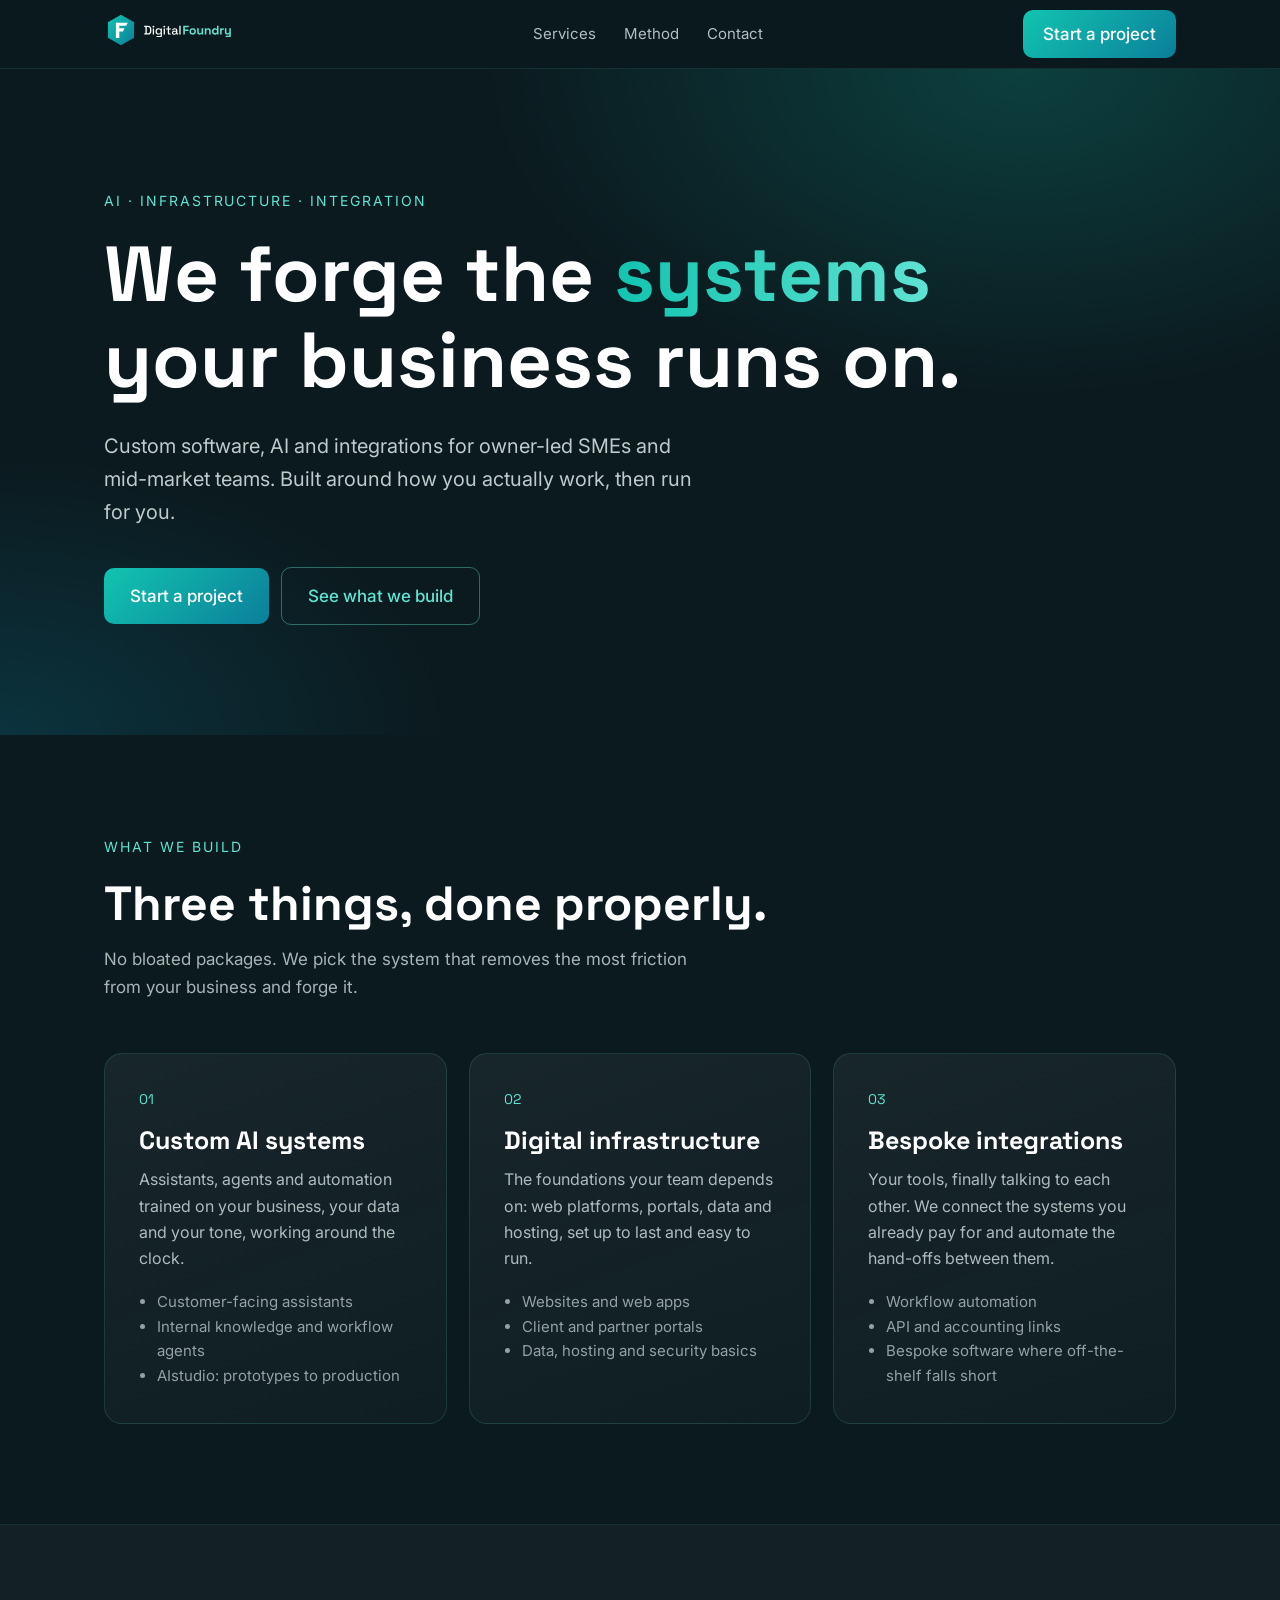
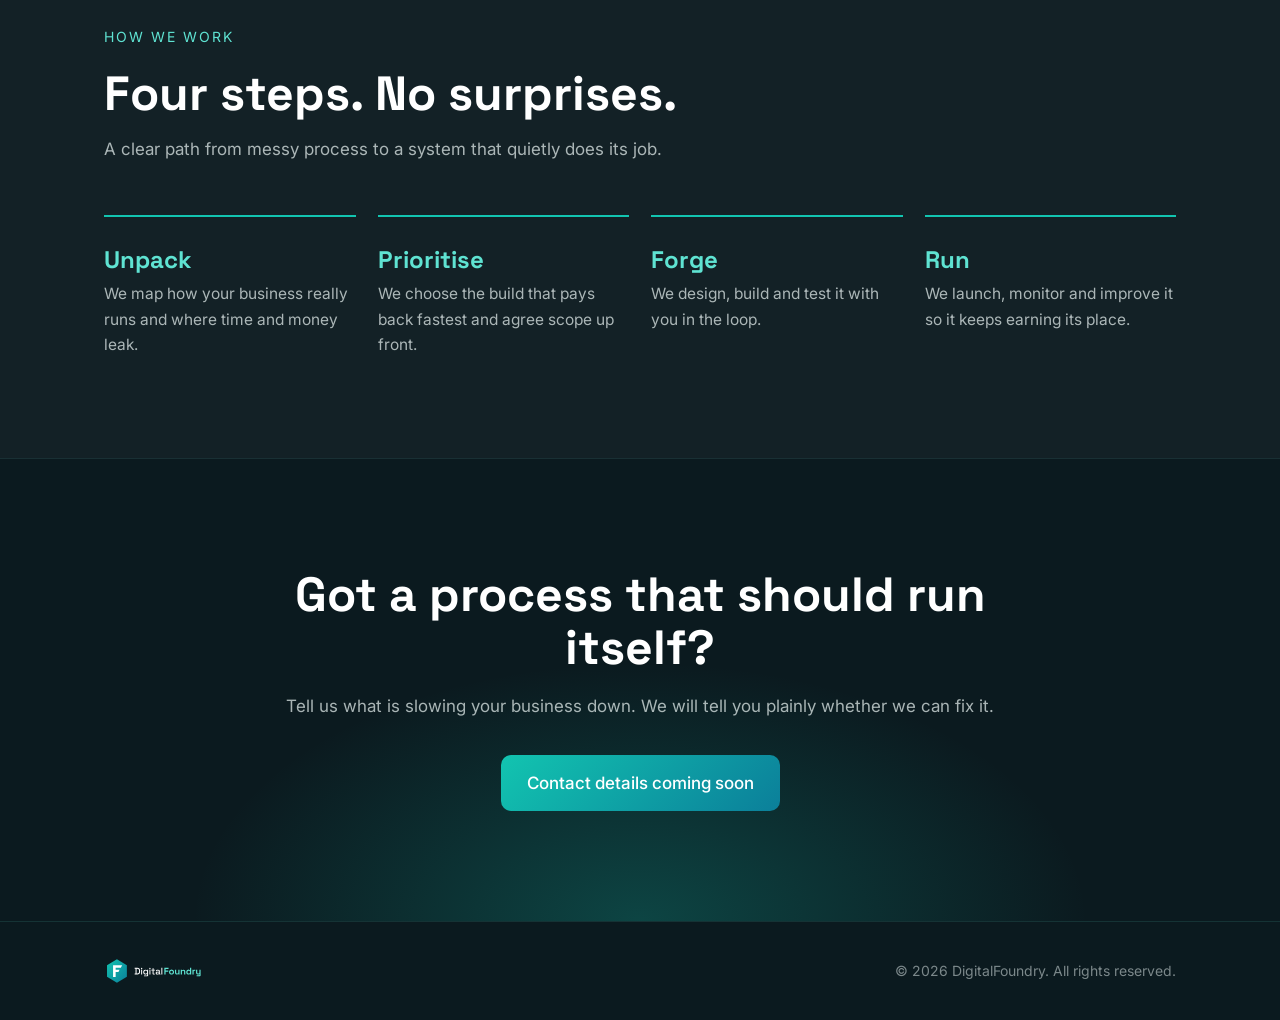
==== index.html @ 2cc659cf "DigitalFoundry landing site Co-Authored-By: Claude Sonnet 5.5 <noreply@anthropic.com>" ====
<!DOCTYPE html>
<html lang="en"><head><meta charset="utf-8"><meta name="viewport" content="width=device-width,initial-scale=1">
<title>DigitalFoundry — We forge the systems your business runs on</title>
<meta name="description" content="DigitalFoundry builds custom AI systems, digital infrastructure and bespoke integrations for owner-led SMEs and mid-market teams.">
<meta property="og:title" content="DigitalFoundry"><meta property="og:description" content="We forge the systems your business runs on."><meta property="og:image" content="og.png">
<link rel="icon" href="favicon.png">
<link rel="preconnect" href="https://fonts.googleapis.com"><link href="https://fonts.googleapis.com/css2?family=Inter:wght@400;500&family=Space+Grotesk:wght@500;700&display=swap" rel="stylesheet">
<style>
:root{--teal:#12C4B0;--cyan:#0B7F9A;--ft:#0E9AA0;--ink:#0B1A1F;--mint:#5FE3D2;--mist:#ECF6F5}
*{box-sizing:border-box;margin:0}html{scroll-behavior:smooth}
body{background:var(--ink);color:var(--mist);font:400 17px/1.65 Inter,system-ui,sans-serif}
h1,h2,h3{font-family:'Space Grotesk',system-ui,sans-serif;line-height:1.1;color:#fff}
a{color:inherit;text-decoration:none}
.wrap{max-width:1120px;margin:0 auto;padding:0 24px}
nav{position:sticky;top:0;z-index:10;background:rgba(11,26,31,.85);backdrop-filter:blur(10px);border-bottom:1px solid rgba(95,227,210,.12)}
nav .wrap{display:flex;align-items:center;justify-content:space-between;height:68px}
nav img{height:34px}nav ul{display:flex;gap:28px;list-style:none;font-size:15px;color:rgba(236,246,245,.75)}
nav ul a:hover{color:var(--mint)}
.btn{display:inline-block;padding:14px 26px;border-radius:10px;font-weight:500;background:linear-gradient(135deg,var(--teal),var(--cyan));color:#fff;transition:transform .2s,box-shadow .2s}
.btn:hover{transform:translateY(-2px);box-shadow:0 10px 30px rgba(18,196,176,.3)}
.btn.ghost{background:none;border:1px solid rgba(95,227,210,.4);color:var(--mint)}
.hero{padding:120px 0 110px;background:radial-gradient(60% 70% at 80% 0%,rgba(18,196,176,.22),transparent 70%),radial-gradient(50% 60% at 0% 100%,rgba(11,127,154,.25),transparent 70%)}
.eyebrow{color:var(--mint);font-size:14px;letter-spacing:.14em;text-transform:uppercase;margin-bottom:20px}
h1{font-size:clamp(40px,7vw,78px);font-weight:700;max-width:860px}
h1 em{font-style:normal;background:linear-gradient(90deg,var(--teal),var(--mint));-webkit-background-clip:text;background-clip:text;color:transparent}
.hero p{max-width:600px;margin:26px 0 38px;font-size:20px;color:rgba(236,246,245,.8)}
.hero .btn+.btn{margin-left:12px}
section{padding:100px 0}h2{font-size:clamp(30px,4.5vw,48px);margin-bottom:14px}
.lead{max-width:620px;color:rgba(236,246,245,.7);margin-bottom:52px}
.grid{display:grid;grid-template-columns:repeat(auto-fit,minmax(300px,1fr));gap:22px}
.card{padding:34px;border-radius:18px;background:linear-gradient(160deg,rgba(236,246,245,.06),rgba(236,246,245,.02));border:1px solid rgba(95,227,210,.14);transition:border-color .25s,transform .25s}
.card:hover{border-color:var(--teal);transform:translateY(-4px)}
.card .n{font-family:'Space Grotesk';color:var(--mint);font-size:14px;margin-bottom:16px}
.card h3{font-size:25px;margin-bottom:12px}.card p{color:rgba(236,246,245,.72);font-size:16px}
.card ul{margin:18px 0 0;padding-left:18px;color:rgba(236,246,245,.6);font-size:15px}
.alt{background:rgba(236,246,245,.03);border-block:1px solid rgba(95,227,210,.08)}
.steps{display:grid;grid-template-columns:repeat(auto-fit,minmax(220px,1fr));gap:22px}
.step{padding-top:22px;border-top:2px solid var(--teal)}.step h3{font-size:24px;color:var(--mint);margin:8px 0}
.step p{font-size:15.5px;color:rgba(236,246,245,.7)}
.cta{text-align:center;padding:110px 0;background:radial-gradient(50% 80% at 50% 100%,rgba(18,196,176,.25),transparent 70%)}
.cta h2{max-width:700px;margin:0 auto 18px}.cta p{color:rgba(236,246,245,.7);margin-bottom:34px}
footer{padding:36px 0;border-top:1px solid rgba(95,227,210,.12);font-size:14px;color:rgba(236,246,245,.5)}
footer .wrap{display:flex;justify-content:space-between;align-items:center;flex-wrap:wrap;gap:14px}footer img{height:26px}
@media(max-width:720px){nav ul{display:none}.hero{padding:80px 0}.hero .btn+.btn{margin:12px 0 0}}
</style></head><body>
<nav><div class="wrap"><a href="#"><img src="logo.svg" alt="DigitalFoundry"></a>
<ul><li><a href="#services">Services</a></li><li><a href="#method">Method</a></li><li><a href="#contact">Contact</a></li></ul>
<a class="btn" href="#contact" style="padding:10px 20px">Start a project</a></div></nav>
<header class="hero"><div class="wrap">
<div class="eyebrow">AI · Infrastructure · Integration</div>
<h1>We forge the <em>systems</em> your business runs on.</h1>
<p>Custom software, AI and integrations for owner-led SMEs and mid-market teams. Built around how you actually work, then run for you.</p>
<a class="btn" href="#contact">Start a project</a><a class="btn ghost" href="#services">See what we build</a>
</div></header>
<section id="services"><div class="wrap">
<div class="eyebrow">What we build</div><h2>Three things, done properly.</h2>
<p class="lead">No bloated packages. We pick the system that removes the most friction from your business and forge it.</p>
<div class="grid">
<div class="card"><div class="n">01</div><h3>Custom AI systems</h3><p>Assistants, agents and automation trained on your business, your data and your tone, working around the clock.</p><ul><li>Customer-facing assistants</li><li>Internal knowledge and workflow agents</li><li>AIstudio: prototypes to production</li></ul></div>
<div class="card"><div class="n">02</div><h3>Digital infrastructure</h3><p>The foundations your team depends on: web platforms, portals, data and hosting, set up to last and easy to run.</p><ul><li>Websites and web apps</li><li>Client and partner portals</li><li>Data, hosting and security basics</li></ul></div>
<div class="card"><div class="n">03</div><h3>Bespoke integrations</h3><p>Your tools, finally talking to each other. We connect the systems you already pay for and automate the hand-offs between them.</p><ul><li>Workflow automation</li><li>API and accounting links</li><li>Bespoke software where off-the-shelf falls short</li></ul></div>
</div></div></section>
<section id="method" class="alt"><div class="wrap">
<div class="eyebrow">How we work</div><h2>Four steps. No surprises.</h2><p class="lead">A clear path from messy process to a system that quietly does its job.</p>
<div class="steps">
<div class="step"><h3>Unpack</h3><p>We map how your business really runs and where time and money leak.</p></div>
<div class="step"><h3>Prioritise</h3><p>We choose the build that pays back fastest and agree scope up front.</p></div>
<div class="step"><h3>Forge</h3><p>We design, build and test it with you in the loop.</p></div>
<div class="step"><h3>Run</h3><p>We launch, monitor and improve it so it keeps earning its place.</p></div>
</div></div></section>
<section class="cta" id="contact"><div class="wrap">
<h2>Got a process that should run itself?</h2><p>Tell us what is slowing your business down. We will tell you plainly whether we can fix it.</p>
<span class="btn">Contact details coming soon</span></div></section>
<footer><div class="wrap"><img src="logo.svg" alt="DigitalFoundry"><span>© 2026 DigitalFoundry. All rights reserved.</span></div></footer>
</body></html>
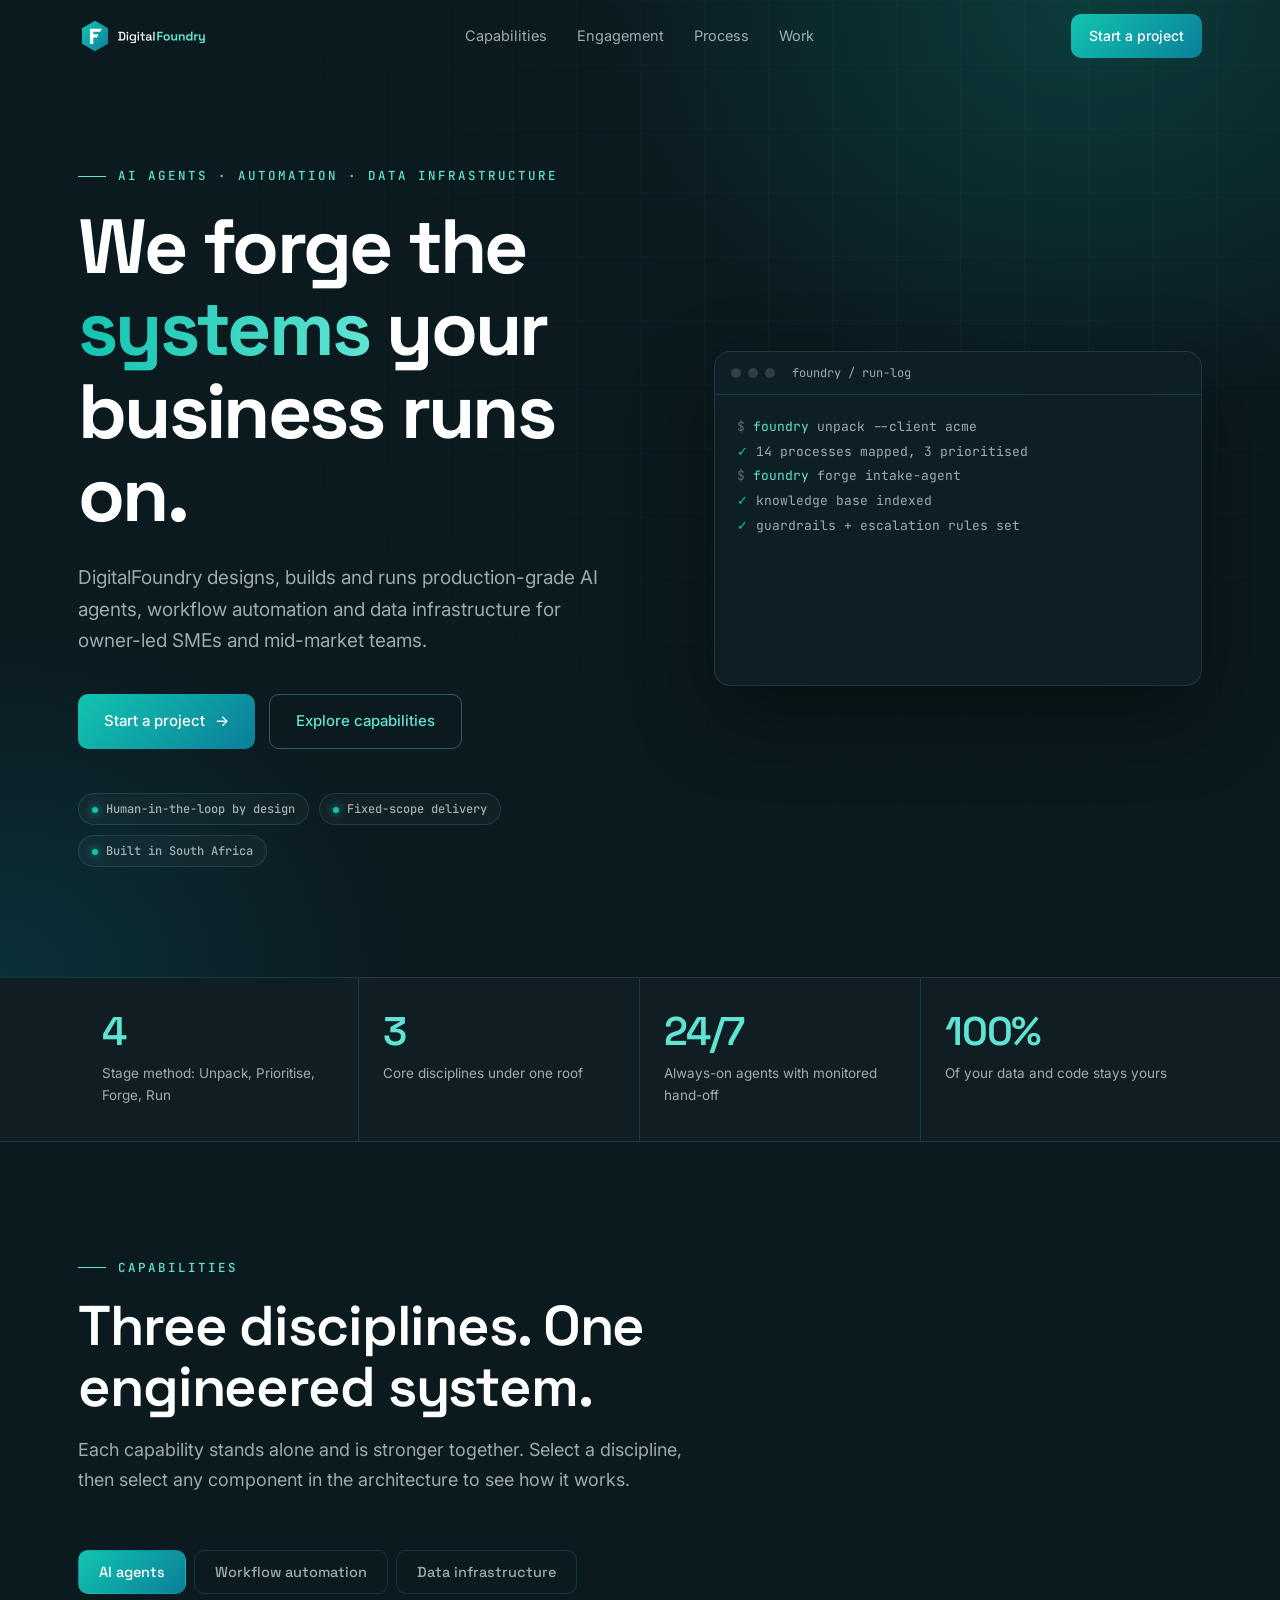
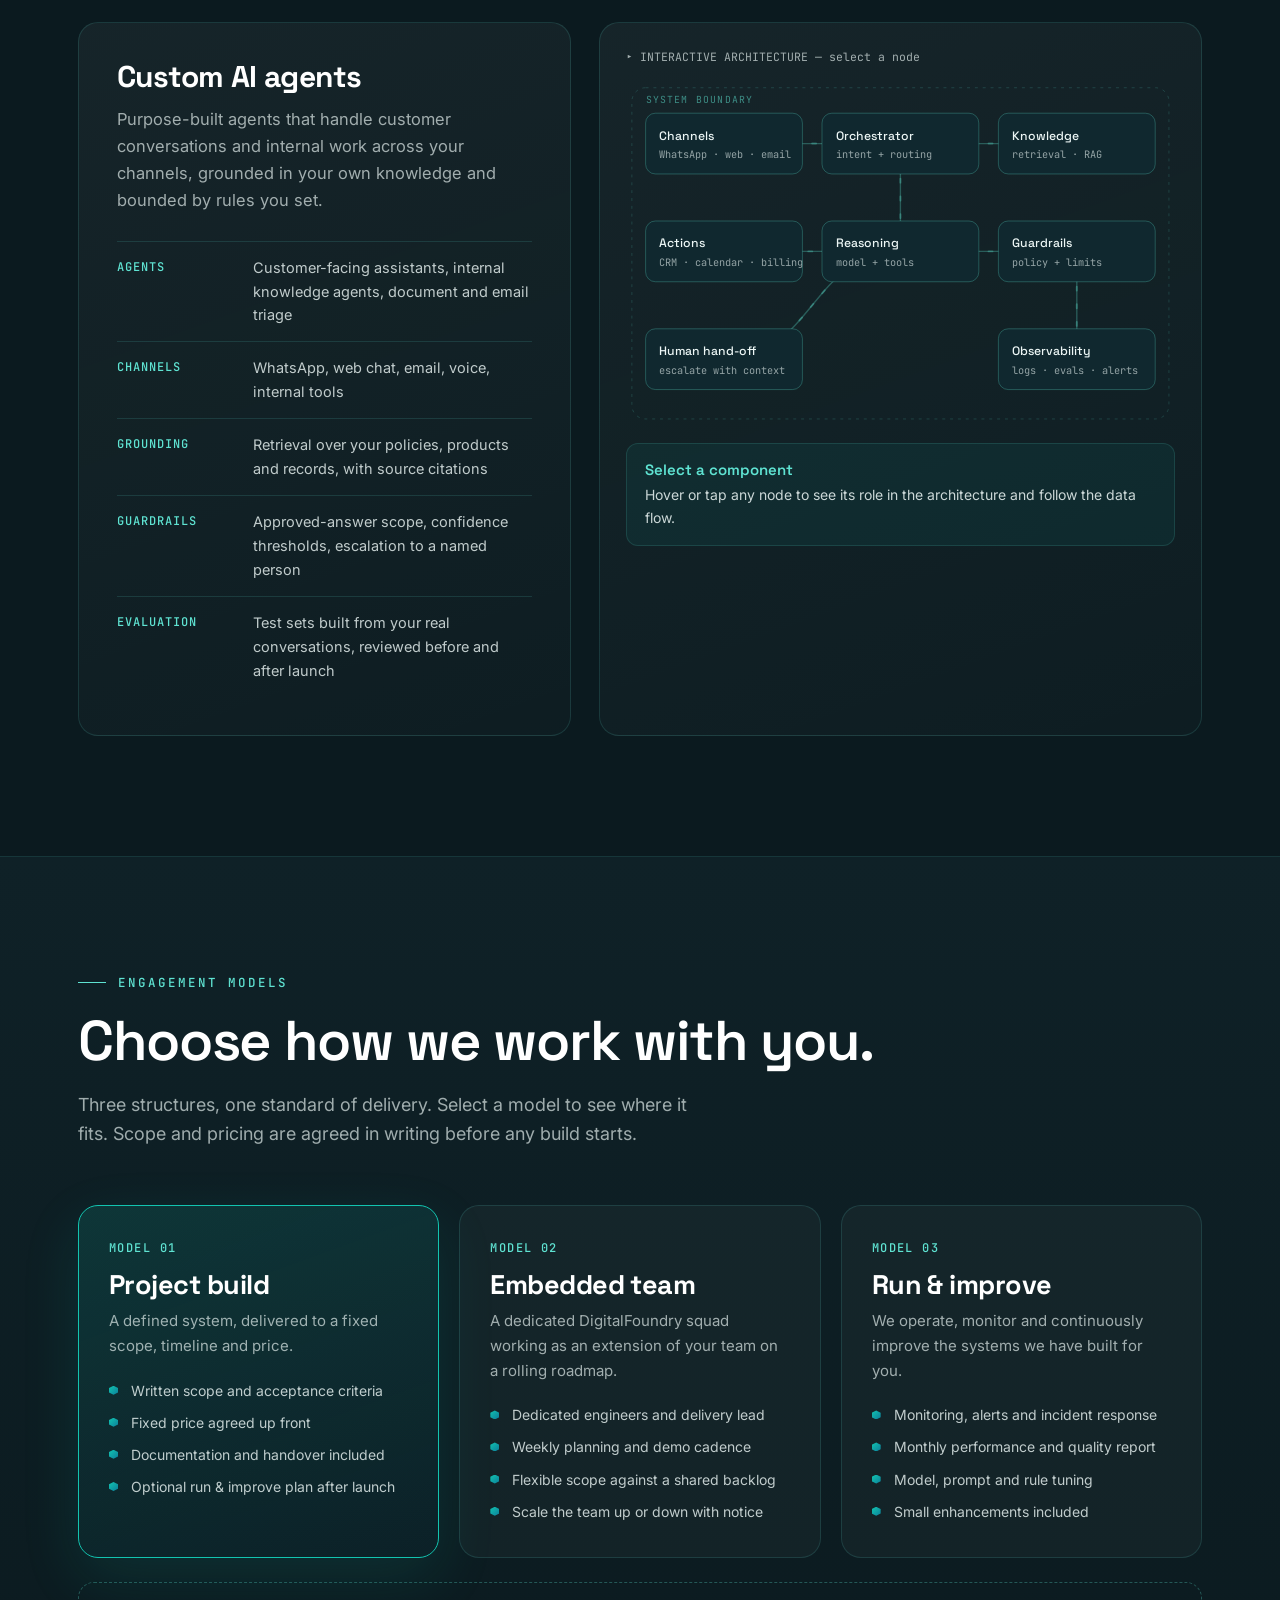
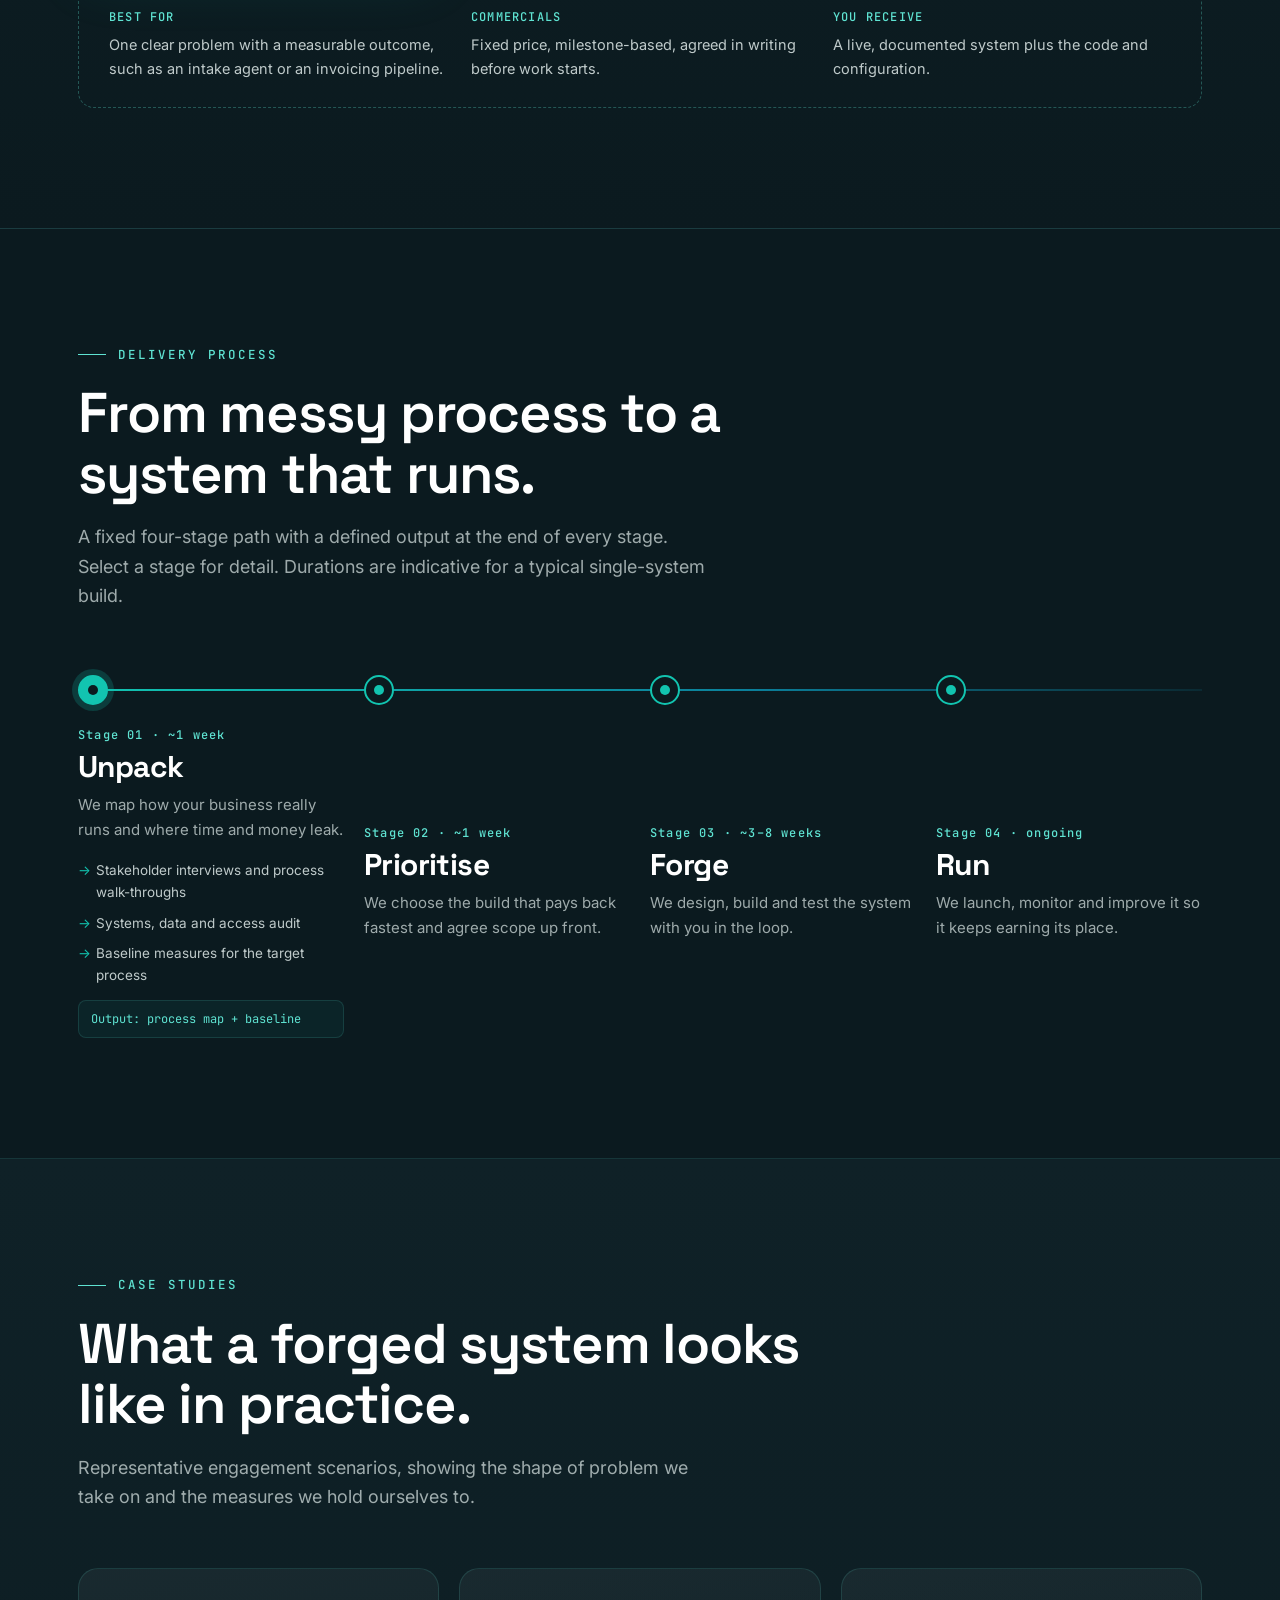
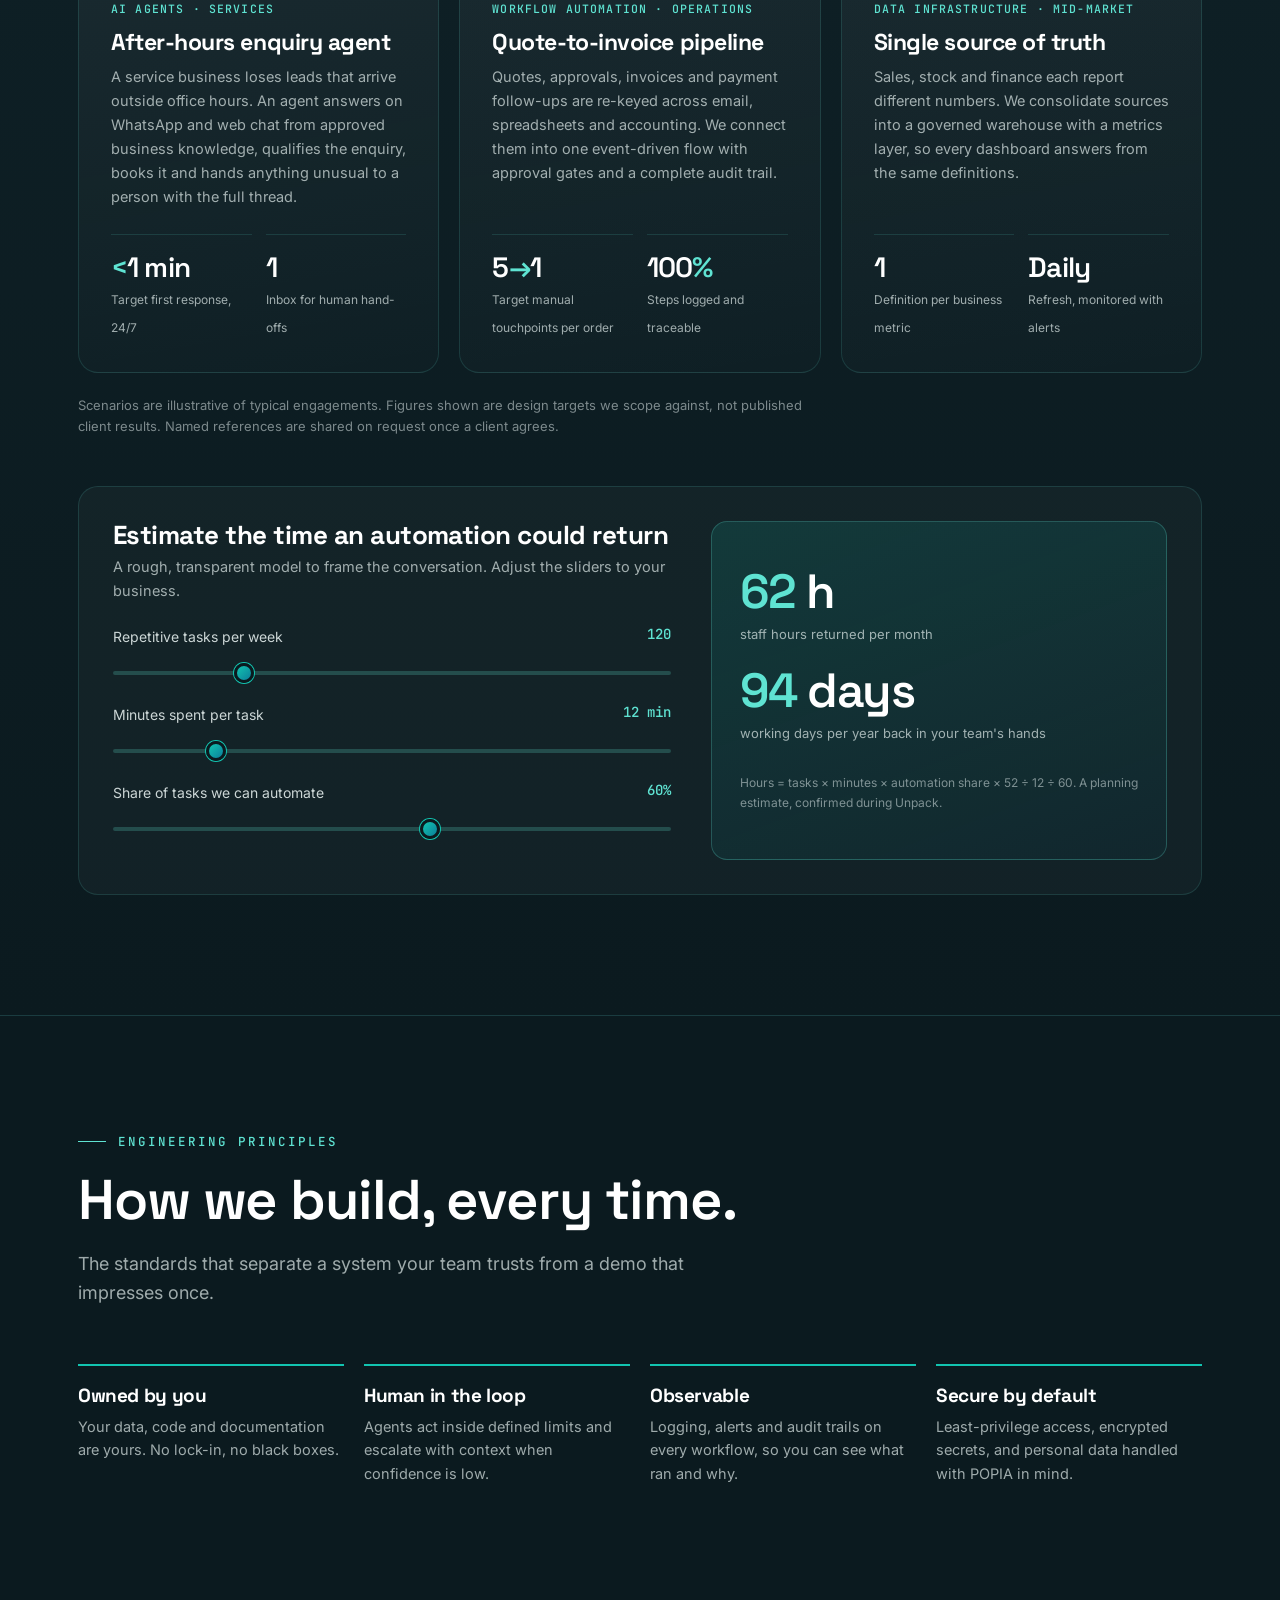
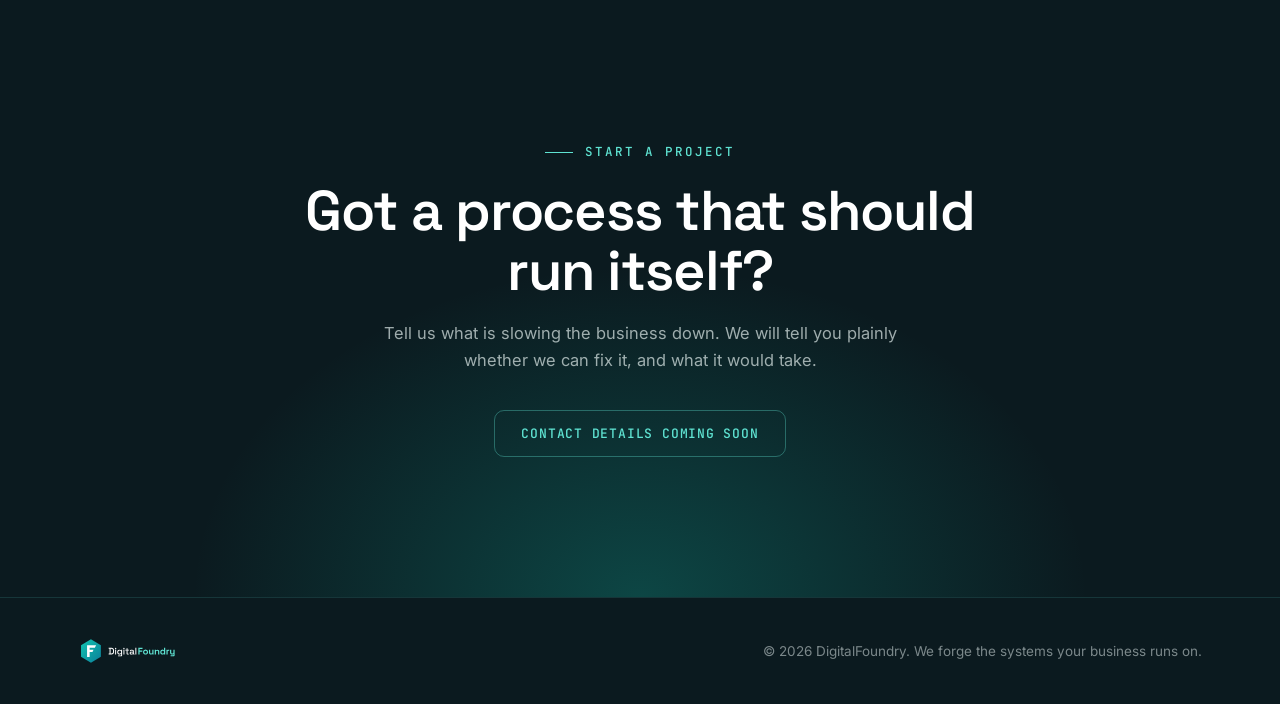
==== commit 42805f67: "Enterprise redesign: interactive architecture, engagement models, process timeline, case studies Co-" ====
--- a/index.html
+++ b/index.html
@@ -1,75 +1,272 @@
 <!DOCTYPE html>
 <html lang="en"><head><meta charset="utf-8"><meta name="viewport" content="width=device-width,initial-scale=1">
 <title>DigitalFoundry — We forge the systems your business runs on</title>
-<meta name="description" content="DigitalFoundry builds custom AI systems, digital infrastructure and bespoke integrations for owner-led SMEs and mid-market teams.">
+<meta name="description" content="DigitalFoundry designs and builds custom AI agents, enterprise workflow automation and data infrastructure for owner-led SMEs and mid-market teams.">
 <meta property="og:title" content="DigitalFoundry"><meta property="og:description" content="We forge the systems your business runs on."><meta property="og:image" content="og.png">
+<meta name="theme-color" content="#0B1A1F">
 <link rel="icon" href="favicon.png">
-<link rel="preconnect" href="https://fonts.googleapis.com"><link href="https://fonts.googleapis.com/css2?family=Inter:wght@400;500&family=Space+Grotesk:wght@500;700&display=swap" rel="stylesheet">
+<link rel="preconnect" href="https://fonts.googleapis.com"><link rel="preconnect" href="https://fonts.gstatic.com" crossorigin>
+<link href="https://fonts.googleapis.com/css2?family=Inter:wght@400;500;600&family=JetBrains+Mono:wght@400;500&family=Space+Grotesk:wght@400;500;600;700&display=swap" rel="stylesheet">
 <style>
-:root{--teal:#12C4B0;--cyan:#0B7F9A;--ft:#0E9AA0;--ink:#0B1A1F;--mint:#5FE3D2;--mist:#ECF6F5}
-*{box-sizing:border-box;margin:0}html{scroll-behavior:smooth}
-body{background:var(--ink);color:var(--mist);font:400 17px/1.65 Inter,system-ui,sans-serif}
-h1,h2,h3{font-family:'Space Grotesk',system-ui,sans-serif;line-height:1.1;color:#fff}
-a{color:inherit;text-decoration:none}
-.wrap{max-width:1120px;margin:0 auto;padding:0 24px}
-nav{position:sticky;top:0;z-index:10;background:rgba(11,26,31,.85);backdrop-filter:blur(10px);border-bottom:1px solid rgba(95,227,210,.12)}
-nav .wrap{display:flex;align-items:center;justify-content:space-between;height:68px}
-nav img{height:34px}nav ul{display:flex;gap:28px;list-style:none;font-size:15px;color:rgba(236,246,245,.75)}
-nav ul a:hover{color:var(--mint)}
-.btn{display:inline-block;padding:14px 26px;border-radius:10px;font-weight:500;background:linear-gradient(135deg,var(--teal),var(--cyan));color:#fff;transition:transform .2s,box-shadow .2s}
-.btn:hover{transform:translateY(-2px);box-shadow:0 10px 30px rgba(18,196,176,.3)}
-.btn.ghost{background:none;border:1px solid rgba(95,227,210,.4);color:var(--mint)}
-.hero{padding:120px 0 110px;background:radial-gradient(60% 70% at 80% 0%,rgba(18,196,176,.22),transparent 70%),radial-gradient(50% 60% at 0% 100%,rgba(11,127,154,.25),transparent 70%)}
-.eyebrow{color:var(--mint);font-size:14px;letter-spacing:.14em;text-transform:uppercase;margin-bottom:20px}
-h1{font-size:clamp(40px,7vw,78px);font-weight:700;max-width:860px}
+:root{--teal:#12C4B0;--cyan:#0B7F9A;--ft:#0E9AA0;--ink:#0B1A1F;--mint:#5FE3D2;--mist:#ECF6F5;
+--ink2:#0F2127;--line:rgba(95,227,210,.14);--mut:rgba(236,246,245,.66);--g:linear-gradient(135deg,#12C4B0,#0B7F9A)}
+*{box-sizing:border-box;margin:0;padding:0}html{scroll-behavior:smooth;scroll-padding-top:80px}
+body{background:var(--ink);color:var(--mist);font:400 16.5px/1.65 Inter,system-ui,sans-serif;-webkit-font-smoothing:antialiased;overflow-x:hidden}
+h1,h2,h3,h4{font-family:'Space Grotesk',system-ui,sans-serif;line-height:1.08;color:#fff;letter-spacing:-.02em}
+a{color:inherit;text-decoration:none}button{font:inherit;color:inherit;cursor:pointer;background:none;border:0}
+.wrap{max-width:1180px;margin:0 auto;padding:0 28px}
+.eyebrow{font:500 12.5px/1 'JetBrains Mono',monospace;color:var(--mint);letter-spacing:.16em;text-transform:uppercase;margin-bottom:22px;display:flex;align-items:center;gap:12px}
+.eyebrow:before{content:"";width:28px;height:1px;background:var(--mint)}
+section{padding:120px 0;position:relative}
+h2{font-size:clamp(32px,4.6vw,56px);font-weight:600;margin-bottom:18px;max-width:820px}
+.lead{max-width:640px;color:var(--mut);font-size:18px;margin-bottom:56px}
+.alt{background:linear-gradient(180deg,var(--ink2),var(--ink));border-block:1px solid var(--line)}
+nav{position:fixed;top:0;left:0;right:0;z-index:50;transition:background .3s,border-color .3s;border-bottom:1px solid transparent}
+nav.s{background:rgba(11,26,31,.82);backdrop-filter:blur(14px);border-color:var(--line)}
+nav .wrap{display:flex;align-items:center;justify-content:space-between;height:72px}
+nav img{height:34px;display:block}nav ul{display:flex;gap:30px;list-style:none;font-size:14.5px;color:var(--mut)}
+nav ul a{transition:color .2s}nav ul a:hover{color:var(--mint)}
+.btn{display:inline-flex;align-items:center;gap:10px;padding:14px 26px;border-radius:10px;font-weight:500;font-size:15px;background:var(--g);color:#fff;transition:transform .2s,box-shadow .2s}
+.btn:hover{transform:translateY(-2px);box-shadow:0 12px 34px rgba(18,196,176,.28)}
+.btn.ghost{background:none;border:1px solid rgba(95,227,210,.35);color:var(--mint)}.btn.ghost:hover{background:rgba(95,227,210,.08);box-shadow:none}
+.btn.sm{padding:10px 18px;font-size:14px}
+.hero{padding:170px 0 110px;overflow:hidden;background:radial-gradient(55% 60% at 85% 0%,rgba(18,196,176,.2),transparent 70%),radial-gradient(45% 50% at 0% 100%,rgba(11,127,154,.22),transparent 70%)}
+.hero:before{content:"";position:absolute;inset:0;background-image:linear-gradient(var(--line) 1px,transparent 1px),linear-gradient(90deg,var(--line) 1px,transparent 1px);background-size:64px 64px;opacity:.28;-webkit-mask-image:radial-gradient(70% 70% at 70% 30%,#000,transparent);mask-image:radial-gradient(70% 70% at 70% 30%,#000,transparent)}
+.hero .wrap{position:relative;display:grid;grid-template-columns:1.1fr .9fr;gap:40px;align-items:center}
+h1{font-size:clamp(42px,6vw,78px);font-weight:700;letter-spacing:-.035em}
 h1 em{font-style:normal;background:linear-gradient(90deg,var(--teal),var(--mint));-webkit-background-clip:text;background-clip:text;color:transparent}
-.hero p{max-width:600px;margin:26px 0 38px;font-size:20px;color:rgba(236,246,245,.8)}
-.hero .btn+.btn{margin-left:12px}
-section{padding:100px 0}h2{font-size:clamp(30px,4.5vw,48px);margin-bottom:14px}
-.lead{max-width:620px;color:rgba(236,246,245,.7);margin-bottom:52px}
-.grid{display:grid;grid-template-columns:repeat(auto-fit,minmax(300px,1fr));gap:22px}
-.card{padding:34px;border-radius:18px;background:linear-gradient(160deg,rgba(236,246,245,.06),rgba(236,246,245,.02));border:1px solid rgba(95,227,210,.14);transition:border-color .25s,transform .25s}
-.card:hover{border-color:var(--teal);transform:translateY(-4px)}
-.card .n{font-family:'Space Grotesk';color:var(--mint);font-size:14px;margin-bottom:16px}
-.card h3{font-size:25px;margin-bottom:12px}.card p{color:rgba(236,246,245,.72);font-size:16px}
-.card ul{margin:18px 0 0;padding-left:18px;color:rgba(236,246,245,.6);font-size:15px}
-.alt{background:rgba(236,246,245,.03);border-block:1px solid rgba(95,227,210,.08)}
-.steps{display:grid;grid-template-columns:repeat(auto-fit,minmax(220px,1fr));gap:22px}
-.step{padding-top:22px;border-top:2px solid var(--teal)}.step h3{font-size:24px;color:var(--mint);margin:8px 0}
-.step p{font-size:15.5px;color:rgba(236,246,245,.7)}
-.cta{text-align:center;padding:110px 0;background:radial-gradient(50% 80% at 50% 100%,rgba(18,196,176,.25),transparent 70%)}
-.cta h2{max-width:700px;margin:0 auto 18px}.cta p{color:rgba(236,246,245,.7);margin-bottom:34px}
-footer{padding:36px 0;border-top:1px solid rgba(95,227,210,.12);font-size:14px;color:rgba(236,246,245,.5)}
-footer .wrap{display:flex;justify-content:space-between;align-items:center;flex-wrap:wrap;gap:14px}footer img{height:26px}
-@media(max-width:720px){nav ul{display:none}.hero{padding:80px 0}.hero .btn+.btn{margin:12px 0 0}}
+.hero p.sub{max-width:540px;margin:26px 0 38px;font-size:19px;color:var(--mut)}
+.hero .cta-row{display:flex;gap:14px;flex-wrap:wrap}
+.pills{display:flex;gap:10px;flex-wrap:wrap;margin-top:44px}
+.pill{font:500 12px/1 'JetBrains Mono',monospace;padding:9px 13px;border:1px solid var(--line);border-radius:99px;color:var(--mut);background:rgba(236,246,245,.03)}
+.pill i{display:inline-block;width:6px;height:6px;border-radius:50%;background:var(--teal);margin-right:8px;box-shadow:0 0 8px var(--teal)}
+.console{border:1px solid var(--line);border-radius:16px;background:rgba(15,33,39,.75);backdrop-filter:blur(8px);box-shadow:0 30px 80px rgba(0,0,0,.4);overflow:hidden}
+.console .bar{display:flex;gap:7px;padding:13px 16px;border-bottom:1px solid var(--line);align-items:center}
+.console .bar b{width:10px;height:10px;border-radius:50%;background:rgba(236,246,245,.15)}.console .bar span{margin-left:10px;font:12px 'JetBrains Mono',monospace;color:var(--mut)}
+.console pre{padding:20px 22px;font:13px/1.9 'JetBrains Mono',monospace;color:var(--mut);white-space:pre-wrap;min-height:290px}
+.console .k{color:var(--mint)}.console .ok{color:var(--teal)}.console .d{color:rgba(236,246,245,.35)}
+.cur{display:inline-block;width:8px;height:15px;background:var(--mint);vertical-align:-2px;animation:bl 1s steps(2) infinite}@keyframes bl{50%{opacity:0}}
+.strip{border-block:1px solid var(--line);background:rgba(236,246,245,.02)}
+.strip .wrap{display:grid;grid-template-columns:repeat(4,1fr)}
+.strip .m{padding:34px 24px;border-right:1px solid var(--line)}.strip .m:last-child{border:0}
+.m .v{font:600 40px/1 'Space Grotesk';color:#fff;letter-spacing:-.03em}.m .v span{color:var(--mint)}.m .l{font-size:13.5px;color:var(--mut);margin-top:10px}
+.tabs{display:flex;gap:8px;margin-bottom:28px;flex-wrap:wrap}
+.tab{padding:12px 20px;border:1px solid var(--line);border-radius:10px;font:500 14.5px 'Space Grotesk';color:var(--mut);transition:.2s}
+.tab:hover{color:#fff;border-color:rgba(95,227,210,.4)}.tab.on{background:var(--g);color:#fff;border-color:transparent}
+.svc{display:grid;grid-template-columns:.9fr 1.1fr;gap:28px}
+.panel{border:1px solid var(--line);border-radius:20px;background:linear-gradient(160deg,rgba(236,246,245,.05),rgba(236,246,245,.015));padding:38px}
+.panel h3{font-size:30px;margin-bottom:12px}.panel>p{color:var(--mut);margin-bottom:26px}
+.spec{list-style:none}
+.spec li{display:grid;grid-template-columns:120px 1fr;gap:16px;padding:14px 0;border-top:1px solid var(--line);font-size:14.5px}
+.spec li b{font:500 12px 'JetBrains Mono',monospace;color:var(--mint);text-transform:uppercase;letter-spacing:.08em;padding-top:3px}.spec li span{color:rgba(236,246,245,.8)}
+.diagram{padding:26px;display:flex;flex-direction:column}
+.diagram svg{width:100%;height:auto;display:block}
+.node rect{fill:#10282f;stroke:rgba(95,227,210,.28);stroke-width:1;transition:.25s}
+.node text{fill:var(--mist);font:500 12.5px 'Space Grotesk';pointer-events:none}.node .s{fill:rgba(236,246,245,.6);font:10.5px 'JetBrains Mono'}
+.node{cursor:pointer;outline:0}.node:hover rect,.node:focus rect,.node.on rect{stroke:var(--teal);fill:#123640;filter:drop-shadow(0 0 10px rgba(18,196,176,.45))}
+.edge{stroke:rgba(95,227,210,.3);stroke-width:1.4;fill:none}
+.flow{stroke:var(--mint);stroke-width:2;fill:none;stroke-dasharray:4 14;animation:fl 1.4s linear infinite;stroke-linecap:round}@keyframes fl{to{stroke-dashoffset:-18}}
+.zone{fill:none;stroke:rgba(95,227,210,.18);stroke-dasharray:3 5}.zl{fill:rgba(95,227,210,.55);font:10px 'JetBrains Mono';letter-spacing:.12em}
+.detail{margin-top:16px;padding:16px 18px;border-radius:12px;background:rgba(18,196,176,.07);border:1px solid var(--line);font-size:14px;color:rgba(236,246,245,.85);min-height:92px}
+.detail b{display:block;font:600 15px 'Space Grotesk';color:var(--mint);margin-bottom:4px}
+.hint{font:11.5px 'JetBrains Mono';color:var(--mut);margin-bottom:10px}
+.eng{display:grid;grid-template-columns:repeat(3,1fr);gap:20px}
+.model{border:1px solid var(--line);border-radius:20px;padding:34px 30px;background:rgba(236,246,245,.03);transition:.25s;text-align:left;display:flex;flex-direction:column}
+.model:hover{transform:translateY(-4px);border-color:rgba(95,227,210,.4)}
+.model.on{border-color:var(--teal);background:linear-gradient(160deg,rgba(18,196,176,.14),rgba(11,127,154,.05));box-shadow:0 20px 60px rgba(18,196,176,.12)}
+.model .t{font:500 12px 'JetBrains Mono';color:var(--mint);letter-spacing:.12em;text-transform:uppercase}
+.model h3{font-size:27px;margin:14px 0 10px}.model p{color:var(--mut);font-size:15px}
+.model ul{list-style:none;margin-top:20px;font-size:14px;display:grid;gap:9px}.model li{padding-left:22px;position:relative;color:rgba(236,246,245,.8)}
+.model li:before{content:"";position:absolute;left:0;top:7px;width:9px;height:9px;background:var(--g);clip-path:polygon(50% 0,100% 25%,100% 75%,50% 100%,0 75%,0 25%)}
+.fit{margin-top:24px;padding:26px 30px;border-radius:16px;border:1px dashed rgba(95,227,210,.3);display:grid;grid-template-columns:1fr 1fr 1fr;gap:24px;font-size:14.5px}
+.fit h4{font:500 12px 'JetBrains Mono';color:var(--mint);letter-spacing:.1em;text-transform:uppercase;margin-bottom:8px}.fit p{color:rgba(236,246,245,.8)}
+.tl{position:relative;display:grid;grid-template-columns:repeat(4,1fr);gap:20px}
+.tl:before{content:"";position:absolute;top:22px;left:0;right:0;height:2px;background:linear-gradient(90deg,var(--teal),var(--cyan) 60%,rgba(11,127,154,.15))}
+.ph{position:relative;padding-top:60px;cursor:pointer;text-align:left}
+.ph .dot{position:absolute;top:8px;left:0;width:30px;height:30px;background:var(--ink);border:2px solid var(--teal);border-radius:50%;display:grid;place-items:center;transition:.25s}
+.ph .dot:after{content:"";width:10px;height:10px;background:var(--teal);border-radius:50%;transition:.25s}
+.ph.on .dot{background:var(--teal);box-shadow:0 0 0 6px rgba(18,196,176,.2)}.ph.on .dot:after{background:var(--ink)}
+.ph .wk{font:500 12px 'JetBrains Mono';color:var(--mint);letter-spacing:.1em}.ph h3{font-size:30px;margin:8px 0 10px}
+.ph p{color:var(--mut);font-size:15px}
+.ph .more{max-height:0;overflow:hidden;transition:max-height .4s,opacity .4s;opacity:0}.ph.on .more{max-height:320px;opacity:1}
+.ph ul{list-style:none;margin-top:16px;font-size:13.5px;display:grid;gap:8px;color:rgba(236,246,245,.8)}.ph li{padding-left:18px;position:relative}.ph li:before{content:"→";position:absolute;left:0;color:var(--teal)}
+.ph .out{margin-top:14px;font:12px 'JetBrains Mono';color:var(--mint);padding:10px 12px;border:1px solid var(--line);border-radius:8px;background:rgba(18,196,176,.06)}
+.cases{display:grid;grid-template-columns:repeat(3,1fr);gap:20px}
+.case{border:1px solid var(--line);border-radius:20px;padding:32px;background:linear-gradient(170deg,rgba(236,246,245,.05),rgba(236,246,245,.01));display:flex;flex-direction:column;transition:.25s}
+.case:hover{border-color:rgba(95,227,210,.4);transform:translateY(-4px)}
+.case .tag{font:500 11.5px 'JetBrains Mono';color:var(--mint);letter-spacing:.1em;text-transform:uppercase}
+.case h3{font-size:23px;margin:14px 0 10px}.case p{font-size:14.5px;color:var(--mut)}
+.case .kp{display:grid;grid-template-columns:1fr 1fr;gap:14px;margin-top:auto;padding-top:26px}
+.case .kp div{border-top:1px solid var(--line);padding-top:14px}.case .kp b{display:block;font:600 28px 'Space Grotesk';color:#fff;letter-spacing:-.03em}.case .kp b span{color:var(--mint)}.case .kp small{font-size:12px;color:var(--mut)}
+.note{margin-top:22px;font-size:13px;color:rgba(236,246,245,.5);max-width:760px}
+.calc{margin-top:48px;border:1px solid var(--line);border-radius:20px;padding:34px;display:grid;grid-template-columns:1.1fr .9fr;gap:40px;background:rgba(236,246,245,.03)}
+.calc h3{font-size:26px;margin-bottom:6px}.calc p.s{color:var(--mut);font-size:14.5px;margin-bottom:22px}
+.sl{margin-bottom:20px}.sl label{display:flex;justify-content:space-between;font-size:14px;margin-bottom:8px;color:rgba(236,246,245,.85)}.sl label b{font:500 14px 'JetBrains Mono';color:var(--mint)}
+input[type=range]{-webkit-appearance:none;appearance:none;width:100%;height:4px;border-radius:4px;background:rgba(95,227,210,.22);outline:0}
+input[type=range]::-webkit-slider-thumb{-webkit-appearance:none;width:20px;height:20px;border-radius:50%;background:var(--g);border:3px solid var(--ink);box-shadow:0 0 0 1px var(--teal);cursor:pointer}
+input[type=range]::-moz-range-thumb{width:14px;height:14px;border-radius:50%;background:var(--teal);border:3px solid var(--ink);cursor:pointer}
+.res{border-radius:16px;background:linear-gradient(160deg,rgba(18,196,176,.14),rgba(11,127,154,.06));border:1px solid rgba(95,227,210,.25);padding:28px;display:flex;flex-direction:column;justify-content:center}
+.res .big{font:600 48px/1 'Space Grotesk';color:#fff;letter-spacing:-.03em}.res .big span{color:var(--mint)}.res small{color:var(--mut);font-size:13px;display:block;margin:8px 0 22px}
+.res .fn{font-size:12px;color:rgba(236,246,245,.5);margin-top:6px}
+.pr{display:grid;grid-template-columns:repeat(4,1fr);gap:20px}
+.pr div{border-top:2px solid var(--teal);padding-top:20px}.pr h4{font-size:19px;margin-bottom:8px}.pr p{font-size:14.5px;color:var(--mut)}
+.cta{text-align:center;padding:140px 0;background:radial-gradient(50% 80% at 50% 100%,rgba(18,196,176,.26),transparent 70%)}
+.cta h2{margin:0 auto 18px;max-width:760px}.cta p{color:var(--mut);margin:0 auto 36px;max-width:560px}
+.cta .soon{display:inline-block;padding:14px 26px;border:1px solid rgba(95,227,210,.35);border-radius:10px;color:var(--mint);font:500 13px 'JetBrains Mono';letter-spacing:.06em}
+footer{padding:40px 0;border-top:1px solid var(--line);font-size:13.5px;color:rgba(236,246,245,.5)}
+footer .wrap{display:flex;justify-content:space-between;align-items:center;flex-wrap:wrap;gap:16px}footer img{height:26px}
+.rv{opacity:0;transform:translateY(22px);transition:opacity .8s,transform .8s}.rv.in{opacity:1;transform:none}
+@media(max-width:960px){.hero .wrap,.svc,.calc{grid-template-columns:1fr}.eng,.cases,.fit{grid-template-columns:1fr}.tl{grid-template-columns:1fr 1fr;row-gap:40px}.tl:before{display:none}.pr{grid-template-columns:1fr 1fr}.strip .wrap{grid-template-columns:1fr 1fr}.strip .m:nth-child(2){border-right:0}.strip .m{border-bottom:1px solid var(--line)}nav ul{display:none}section{padding:84px 0}.hero{padding-top:130px}}
+@media(max-width:560px){.tl,.pr{grid-template-columns:1fr}.spec li{grid-template-columns:1fr;gap:2px}}
+@media(prefers-reduced-motion:reduce){*{animation:none!important;transition:none!important}.rv{opacity:1;transform:none}}
 </style></head><body>
-<nav><div class="wrap"><a href="#"><img src="logo.svg" alt="DigitalFoundry"></a>
-<ul><li><a href="#services">Services</a></li><li><a href="#method">Method</a></li><li><a href="#contact">Contact</a></li></ul>
-<a class="btn" href="#contact" style="padding:10px 20px">Start a project</a></div></nav>
-<header class="hero"><div class="wrap">
-<div class="eyebrow">AI · Infrastructure · Integration</div>
+<nav id="nav"><div class="wrap"><a href="#top"><img src="logo.svg" alt="DigitalFoundry"></a>
+<ul><li><a href="#services">Capabilities</a></li><li><a href="#engage">Engagement</a></li><li><a href="#process">Process</a></li><li><a href="#work">Work</a></li></ul>
+<a class="btn sm" href="#contact">Start a project</a></div></nav>
+
+<header class="hero" id="top"><div class="wrap">
+<div>
+<div class="eyebrow">AI agents · Automation · Data infrastructure</div>
 <h1>We forge the <em>systems</em> your business runs on.</h1>
-<p>Custom software, AI and integrations for owner-led SMEs and mid-market teams. Built around how you actually work, then run for you.</p>
-<a class="btn" href="#contact">Start a project</a><a class="btn ghost" href="#services">See what we build</a>
+<p class="sub">DigitalFoundry designs, builds and runs production-grade AI agents, workflow automation and data infrastructure for owner-led SMEs and mid-market teams.</p>
+<div class="cta-row"><a class="btn" href="#contact">Start a project <span>→</span></a><a class="btn ghost" href="#services">Explore capabilities</a></div>
+<div class="pills"><span class="pill"><i></i>Human-in-the-loop by design</span><span class="pill"><i></i>Fixed-scope delivery</span><span class="pill"><i></i>Built in South Africa</span></div>
+</div>
+<div class="console" aria-hidden="true"><div class="bar"><b></b><b></b><b></b><span>foundry / run-log</span></div><pre id="term"></pre></div>
 </div></header>
+
+<div class="strip" id="strip"><div class="wrap">
+<div class="m"><div class="v"><span data-n="4">0</span></div><div class="l">Stage method: Unpack, Prioritise, Forge, Run</div></div>
+<div class="m"><div class="v"><span data-n="3">0</span></div><div class="l">Core disciplines under one roof</div></div>
+<div class="m"><div class="v"><span data-n="24">0</span><span>/7</span></div><div class="l">Always-on agents with monitored hand-off</div></div>
+<div class="m"><div class="v"><span data-n="100">0</span><span>%</span></div><div class="l">Of your data and code stays yours</div></div>
+</div></div>
+
 <section id="services"><div class="wrap">
-<div class="eyebrow">What we build</div><h2>Three things, done properly.</h2>
-<p class="lead">No bloated packages. We pick the system that removes the most friction from your business and forge it.</p>
-<div class="grid">
-<div class="card"><div class="n">01</div><h3>Custom AI systems</h3><p>Assistants, agents and automation trained on your business, your data and your tone, working around the clock.</p><ul><li>Customer-facing assistants</li><li>Internal knowledge and workflow agents</li><li>AIstudio: prototypes to production</li></ul></div>
-<div class="card"><div class="n">02</div><h3>Digital infrastructure</h3><p>The foundations your team depends on: web platforms, portals, data and hosting, set up to last and easy to run.</p><ul><li>Websites and web apps</li><li>Client and partner portals</li><li>Data, hosting and security basics</li></ul></div>
-<div class="card"><div class="n">03</div><h3>Bespoke integrations</h3><p>Your tools, finally talking to each other. We connect the systems you already pay for and automate the hand-offs between them.</p><ul><li>Workflow automation</li><li>API and accounting links</li><li>Bespoke software where off-the-shelf falls short</li></ul></div>
+<div class="eyebrow rv">Capabilities</div><h2 class="rv">Three disciplines. One engineered system.</h2>
+<p class="lead rv">Each capability stands alone and is stronger together. Select a discipline, then select any component in the architecture to see how it works.</p>
+<div class="tabs rv" id="tabs" role="tablist"></div>
+<div class="svc rv"><div class="panel" id="spec"></div>
+<div class="panel diagram"><div class="hint">▸ INTERACTIVE ARCHITECTURE — select a node</div><svg id="dg" viewBox="0 0 560 360" role="img" aria-label="Architecture diagram"></svg><div class="detail" id="det"></div></div></div>
+</div></section>
+
+<section id="engage" class="alt"><div class="wrap">
+<div class="eyebrow rv">Engagement models</div><h2 class="rv">Choose how we work with you.</h2>
+<p class="lead rv">Three structures, one standard of delivery. Select a model to see where it fits. Scope and pricing are agreed in writing before any build starts.</p>
+<div class="eng rv" id="eng"></div>
+<div class="fit rv" id="fit"></div>
+</div></section>
+
+<section id="process"><div class="wrap">
+<div class="eyebrow rv">Delivery process</div><h2 class="rv">From messy process to a system that runs.</h2>
+<p class="lead rv">A fixed four-stage path with a defined output at the end of every stage. Select a stage for detail. Durations are indicative for a typical single-system build.</p>
+<div class="tl rv" id="tl"></div>
+</div></section>
+
+<section id="work" class="alt"><div class="wrap">
+<div class="eyebrow rv">Case studies</div><h2 class="rv">What a forged system looks like in practice.</h2>
+<p class="lead rv">Representative engagement scenarios, showing the shape of problem we take on and the measures we hold ourselves to.</p>
+<div class="cases rv">
+<div class="case"><span class="tag">AI agents · Services</span><h3>After-hours enquiry agent</h3><p>A service business loses leads that arrive outside office hours. An agent answers on WhatsApp and web chat from approved business knowledge, qualifies the enquiry, books it and hands anything unusual to a person with the full thread.</p><div class="kp"><div><b><span>&lt;</span>1 min</b><small>Target first response, 24/7</small></div><div><b>1</b><small>Inbox for human hand-offs</small></div></div></div>
+<div class="case"><span class="tag">Workflow automation · Operations</span><h3>Quote-to-invoice pipeline</h3><p>Quotes, approvals, invoices and payment follow-ups are re-keyed across email, spreadsheets and accounting. We connect them into one event-driven flow with approval gates and a complete audit trail.</p><div class="kp"><div><b>5<span>→</span>1</b><small>Target manual touchpoints per order</small></div><div><b>100<span>%</span></b><small>Steps logged and traceable</small></div></div></div>
+<div class="case"><span class="tag">Data infrastructure · Mid-market</span><h3>Single source of truth</h3><p>Sales, stock and finance each report different numbers. We consolidate sources into a governed warehouse with a metrics layer, so every dashboard answers from the same definitions.</p><div class="kp"><div><b>1</b><small>Definition per business metric</small></div><div><b>Daily</b><small>Refresh, monitored with alerts</small></div></div></div>
+</div>
+<p class="note rv">Scenarios are illustrative of typical engagements. Figures shown are design targets we scope against, not published client results. Named references are shared on request once a client agrees.</p>
+
+<div class="calc rv"><div><h3>Estimate the time an automation could return</h3><p class="s">A rough, transparent model to frame the conversation. Adjust the sliders to your business.</p>
+<div class="sl"><label for="r1">Repetitive tasks per week <b id="v1"></b></label><input type="range" id="r1" min="10" max="500" step="10" value="120"></div>
+<div class="sl"><label for="r2">Minutes spent per task <b id="v2"></b></label><input type="range" id="r2" min="2" max="60" step="1" value="12"></div>
+<div class="sl"><label for="r3">Share of tasks we can automate <b id="v3"></b></label><input type="range" id="r3" min="20" max="90" step="5" value="60"></div></div>
+<div class="res"><div class="big"><span id="o1">0</span> h</div><small>staff hours returned per month</small><div class="big"><span id="o2">0</span> days</div><small>working days per year back in your team's hands</small><div class="fn">Hours = tasks × minutes × automation share × 52 ÷ 12 ÷ 60. A planning estimate, confirmed during Unpack.</div></div></div>
+</div></section>
+
+<section><div class="wrap">
+<div class="eyebrow rv">Engineering principles</div><h2 class="rv">How we build, every time.</h2><p class="lead rv">The standards that separate a system your team trusts from a demo that impresses once.</p>
+<div class="pr rv">
+<div><h4>Owned by you</h4><p>Your data, code and documentation are yours. No lock-in, no black boxes.</p></div>
+<div><h4>Human in the loop</h4><p>Agents act inside defined limits and escalate with context when confidence is low.</p></div>
+<div><h4>Observable</h4><p>Logging, alerts and audit trails on every workflow, so you can see what ran and why.</p></div>
+<div><h4>Secure by default</h4><p>Least-privilege access, encrypted secrets, and personal data handled with POPIA in mind.</p></div>
 </div></div></section>
-<section id="method" class="alt"><div class="wrap">
-<div class="eyebrow">How we work</div><h2>Four steps. No surprises.</h2><p class="lead">A clear path from messy process to a system that quietly does its job.</p>
-<div class="steps">
-<div class="step"><h3>Unpack</h3><p>We map how your business really runs and where time and money leak.</p></div>
-<div class="step"><h3>Prioritise</h3><p>We choose the build that pays back fastest and agree scope up front.</p></div>
-<div class="step"><h3>Forge</h3><p>We design, build and test it with you in the loop.</p></div>
-<div class="step"><h3>Run</h3><p>We launch, monitor and improve it so it keeps earning its place.</p></div>
-</div></div></section>
+
 <section class="cta" id="contact"><div class="wrap">
-<h2>Got a process that should run itself?</h2><p>Tell us what is slowing your business down. We will tell you plainly whether we can fix it.</p>
-<span class="btn">Contact details coming soon</span></div></section>
-<footer><div class="wrap"><img src="logo.svg" alt="DigitalFoundry"><span>© 2026 DigitalFoundry. All rights reserved.</span></div></footer>
+<div class="eyebrow rv" style="justify-content:center">Start a project</div>
+<h2 class="rv">Got a process that should run itself?</h2><p class="rv">Tell us what is slowing the business down. We will tell you plainly whether we can fix it, and what it would take.</p>
+<span class="soon rv">CONTACT DETAILS COMING SOON</span></div></section>
+<footer><div class="wrap"><img src="logo.svg" alt="DigitalFoundry"><span>© 2026 DigitalFoundry. We forge the systems your business runs on.</span></div></footer>
+
+<script>
+const $=s=>document.querySelector(s);
+addEventListener('scroll',()=>$('#nav').classList.toggle('s',scrollY>20),{passive:true});
+(function(){const L=[
+'<span class="d">$</span> <span class="k">foundry</span> unpack --client acme',
+'<span class="ok">✓</span> 14 processes mapped, 3 prioritised',
+'<span class="d">$</span> <span class="k">foundry</span> forge intake-agent',
+'<span class="ok">✓</span> knowledge base indexed',
+'<span class="ok">✓</span> guardrails + escalation rules set',
+'<span class="ok">✓</span> connected: CRM · WhatsApp · accounting',
+'<span class="d">$</span> <span class="k">foundry</span> run --monitor',
+'<span class="ok">●</span> live · 24/7 · human hand-off armed<span class="cur"></span>'];
+const t=$('#term');let i=0;
+function step(){if(i>=L.length)return;i++;t.innerHTML=L.slice(0,i).join('\n');setTimeout(step,i%2?650:420)}
+if(matchMedia('(prefers-reduced-motion:reduce)').matches){t.innerHTML=L.join('\n')}else step()})();
+const io=new IntersectionObserver(es=>es.forEach(e=>{if(!e.isIntersecting)return;io.unobserve(e.target);
+ e.target.classList.add('in');
+ e.target.querySelectorAll('[data-n]').forEach(c=>{const n=+c.dataset.n;let s=null;const f=t=>{s=s||t;const p=Math.min((t-s)/1200,1);c.textContent=Math.round(n*(1-Math.pow(1-p,3)));if(p<1)requestAnimationFrame(f)};requestAnimationFrame(f)})}),{threshold:.12});
+document.querySelectorAll('.rv,#strip').forEach(e=>io.observe(e));
+
+const S=[
+{k:'AI agents',t:'Custom AI agents',p:'Purpose-built agents that handle customer conversations and internal work across your channels, grounded in your own knowledge and bounded by rules you set.',
+ spec:[['Agents','Customer-facing assistants, internal knowledge agents, document and email triage'],['Channels','WhatsApp, web chat, email, voice, internal tools'],['Grounding','Retrieval over your policies, products and records, with source citations'],['Guardrails','Approved-answer scope, confidence thresholds, escalation to a named person'],['Evaluation','Test sets built from your real conversations, reviewed before and after launch']],
+ nodes:[['in','Channels','WhatsApp · web · email',20,40],['gw','Orchestrator','intent + routing',200,40],['kb','Knowledge','retrieval · RAG',380,40],['llm','Reasoning','model + tools',200,150],['gr','Guardrails','policy + limits',380,150],['act','Actions','CRM · calendar · billing',20,150],['hum','Human hand-off','escalate with context',20,260],['ob','Observability','logs · evals · alerts',380,260]],
+ edges:[[0,1],[1,2],[1,3],[3,4],[3,5],[4,7],[3,6]],
+ d:{in:'Where customers and staff reach the agent. One agent can serve several channels with consistent behaviour.',gw:'Classifies intent, selects the right skill or tool and maintains conversation state.',kb:'Your approved content is indexed and retrieved at answer time, so responses stay current and traceable to a source.',llm:'The reasoning layer plans steps and calls tools. Model choice is made per task for quality, cost and data sensitivity.',gr:'Hard limits on what the agent may say or do. Out-of-scope or low-confidence cases never reach the customer unreviewed.',act:'Connected systems the agent can read and write, through scoped permissions and approval steps where needed.',hum:'A person receives the full thread and context, takes over, and the outcome feeds back into the agent.',ob:'Every conversation and tool call is logged. Quality is measured against test sets and drift triggers alerts.'}},
+{k:'Workflow automation',t:'Enterprise workflow automation',p:'Event-driven automation that connects the systems you already pay for, removes manual re-keying and adds approvals and audit trails to critical processes.',
+ spec:[['Scope','Order-to-cash, onboarding, procurement, reporting, document handling'],['Integration','REST APIs, webhooks, accounting, CRM, ERP, e-commerce, email'],['Control','Approval gates, role-based access, full audit log of every step'],['Resilience','Retries, idempotency, failure queue and alerts'],['Handover','Runbooks and documentation so your team can operate it']],
+ nodes:[['src','Triggers','events · forms · email',20,40],['ev','Event bus','queue + validation',200,40],['rule','Rules engine','routing + logic',380,40],['ap','Approvals','human sign-off',380,150],['sys','Your systems','CRM · ERP · accounting',200,150],['ai','AI steps','extract · classify',20,150],['dlq','Failure queue','retry · alert',20,260],['aud','Audit log','who · what · when',380,260]],
+ edges:[[0,1],[1,2],[2,3],[2,4],[1,5],[1,6],[3,7]],
+ d:{src:'Anything that starts work: a form, an email, a payment, a schedule or a change in another system.',ev:'Events are validated, de-duplicated and queued so nothing is lost or processed twice.',rule:'Business rules decide the path: thresholds, customer type, region, risk. Changes are versioned.',ap:'Where policy needs a person, the right approver is notified and the flow waits, with reminders and escalation.',sys:'Writes land in your existing tools through scoped credentials, keeping a single source of truth.',ai:'AI is used where documents and free text are involved, such as extracting invoice data, always with a validation step.',dlq:'Failed steps retry with back-off, then land in a queue with an alert. Nothing fails silently.',aud:'A record of each step supports finance, compliance and fast troubleshooting.'}},
+{k:'Data infrastructure',t:'Data infrastructure',p:'The foundations that make reporting and AI reliable: governed pipelines, a clean warehouse and a shared metrics layer your whole business can trust.',
+ spec:[['Pipelines','Scheduled and streaming ingestion with schema checks and lineage'],['Storage','Cloud warehouse with raw, cleaned and business-ready layers'],['Metrics','One governed definition per KPI, served to every dashboard'],['Quality','Automated tests for freshness, completeness and anomalies'],['Security','Role-based access, encryption and POPIA-aware retention']],
+ nodes:[['s1','Sources','apps · files · APIs',20,40],['ing','Ingestion','extract + validate',200,40],['raw','Raw layer','immutable landing',380,40],['mod','Transform','clean + model',380,150],['wh','Warehouse','business-ready',200,150],['met','Metrics layer','governed KPIs',20,150],['bi','Dashboards','BI · reports · AI',20,260],['q','Quality + access','tests · roles · alerts',380,260]],
+ edges:[[0,1],[1,2],[2,3],[3,4],[4,5],[5,6],[3,7]],
+ d:{s1:'Operational systems, spreadsheets, accounting and third-party APIs, each connected with credentials you control.',ing:'Pulls data on schedule or in real time and rejects malformed records at the door.',raw:'An untouched copy of source data. It allows reprocessing and gives a defensible audit position.',mod:'Versioned transformations turn raw records into clean, joined, documented tables.',wh:'The business-ready layer that analysts, dashboards and AI agents all query.',met:'Revenue, margin, churn: defined once, used everywhere. Ends the "which number is right?" debate.',bi:'Dashboards and exports for teams, plus a trusted data feed for your AI agents.',q:'Freshness and quality tests, role-based access and alerts keep the platform trustworthy over time.'}}];
+let cur=0,sel=null;
+function render(){const s=S[cur];
+ $('#tabs').innerHTML=S.map((x,i)=>`<button class="tab ${i==cur?'on':''}" role="tab" aria-selected="${i==cur}" onclick="cur=${i};sel=null;render()">${x.k}</button>`).join('');
+ $('#spec').innerHTML=`<h3>${s.t}</h3><p>${s.p}</p><ul class="spec">${s.spec.map(r=>`<li><b>${r[0]}</b><span>${r[1]}</span></li>`).join('')}</ul>`;
+ const W=160,H=62;let h='<rect class="zone" x="6" y="14" width="548" height="338" rx="14"/><text class="zl" x="20" y="30">SYSTEM BOUNDARY</text>';
+ h+=s.edges.map(e=>{const a=s.nodes[e[0]],b=s.nodes[e[1]];const x1=a[3]+W/2,y1=a[4]+H/2,x2=b[3]+W/2,y2=b[4]+H/2;
+  const p=`M${x1} ${y1} C${(x1+x2)/2} ${y1},${(x1+x2)/2} ${y2},${x2} ${y2}`;const on=sel!==null&&(s.nodes[sel]==a||s.nodes[sel]==b);
+  return `<path class="edge" d="${p}"/><path class="flow" style="opacity:${on?1:.3}" d="${p}"/>`}).join('');
+ h+=s.nodes.map((n,i)=>`<g class="node ${sel===i?'on':''}" tabindex="0" role="button" onclick="pick(${i})" onmouseenter="pick(${i})" onfocus="pick(${i})"><rect x="${n[3]}" y="${n[4]}" width="${W}" height="${H}" rx="10"/><text x="${n[3]+14}" y="${n[4]+27}">${n[1]}</text><text class="s" x="${n[3]+14}" y="${n[4]+46}">${n[2]}</text></g>`).join('');
+ $('#dg').innerHTML=h;
+ const d=sel===null?['Select a component','Hover or tap any node to see its role in the architecture and follow the data flow.']:[s.nodes[sel][1],s.d[s.nodes[sel][0]]];
+ $('#det').innerHTML=`<b>${d[0]}</b>${d[1]}`}
+function pick(i){if(sel===i)return;sel=i;render()}
+render();
+
+const E=[
+{t:'Model 01',n:'Project build',p:'A defined system, delivered to a fixed scope, timeline and price.',l:['Written scope and acceptance criteria','Fixed price agreed up front','Documentation and handover included','Optional run & improve plan after launch'],f:['Best for','One clear problem with a measurable outcome, such as an intake agent or an invoicing pipeline.'],g:['Commercials','Fixed price, milestone-based, agreed in writing before work starts.'],o:['You receive','A live, documented system plus the code and configuration.']},
+{t:'Model 02',n:'Embedded team',p:'A dedicated DigitalFoundry squad working as an extension of your team on a rolling roadmap.',l:['Dedicated engineers and delivery lead','Weekly planning and demo cadence','Flexible scope against a shared backlog','Scale the team up or down with notice'],f:['Best for','Mid-market teams with a continuous stream of automation and data work.'],g:['Commercials','Monthly retainer for a defined capacity, reviewed each quarter.'],o:['You receive','Steady delivery velocity and an accountable team that knows your business.']},
+{t:'Model 03',n:'Run & improve',p:'We operate, monitor and continuously improve the systems we have built for you.',l:['Monitoring, alerts and incident response','Monthly performance and quality report','Model, prompt and rule tuning','Small enhancements included'],f:['Best for','Businesses that want automation to keep working without hiring an in-house team.'],g:['Commercials','Monthly service fee scoped to the systems under management.'],o:['You receive','Systems that stay reliable and keep improving, with clear reporting.']}];
+let em=0;
+function rE(){$('#eng').innerHTML=E.map((m,i)=>`<button class="model ${i==em?'on':''}" aria-pressed="${i==em}" onclick="em=${i};rE()"><span class="t">${m.t}</span><h3>${m.n}</h3><p>${m.p}</p><ul>${m.l.map(x=>`<li>${x}</li>`).join('')}</ul></button>`).join('');
+ const m=E[em];$('#fit').innerHTML=[m.f,m.g,m.o].map(x=>`<div><h4>${x[0]}</h4><p>${x[1]}</p></div>`).join('')}
+rE();
+
+const P=[
+{w:'Stage 01 · ~1 week',n:'Unpack',p:'We map how your business really runs and where time and money leak.',l:['Stakeholder interviews and process walk-throughs','Systems, data and access audit','Baseline measures for the target process'],o:'Output: process map + baseline'},
+{w:'Stage 02 · ~1 week',n:'Prioritise',p:'We choose the build that pays back fastest and agree scope up front.',l:['Impact vs effort ranking of opportunities','Architecture and risk review','Fixed scope, milestones and success measures'],o:'Output: signed scope + roadmap'},
+{w:'Stage 03 · ~3–8 weeks',n:'Forge',p:'We design, build and test the system with you in the loop.',l:['Fortnightly demos on a working system','Test sets, security and failure-mode checks','Team training and documentation'],o:'Output: tested system, ready to launch'},
+{w:'Stage 04 · ongoing',n:'Run',p:'We launch, monitor and improve it so it keeps earning its place.',l:['Staged go-live with a rollback plan','Monitoring, alerts and monthly reporting','Continuous tuning against baseline measures'],o:'Output: live system + performance reports'}];
+let pi=0;
+function rP(){$('#tl').innerHTML=P.map((x,i)=>`<button class="ph ${i==pi?'on':''}" aria-expanded="${i==pi}" onclick="pi=${i};rP()"><span class="dot"></span><div class="wk">${x.w}</div><h3>${x.n}</h3><p>${x.p}</p><div class="more"><ul>${x.l.map(y=>`<li>${y}</li>`).join('')}</ul><div class="out">${x.o}</div></div></button>`).join('')}
+rP();
+
+function calc(){const a=+$('#r1').value,b=+$('#r2').value,c=+$('#r3').value;
+ $('#v1').textContent=a;$('#v2').textContent=b+' min';$('#v3').textContent=c+'%';
+ const h=a*b*(c/100)*52/12/60;$('#o1').textContent=Math.round(h).toLocaleString('en-ZA');$('#o2').textContent=Math.round(h*12/8)}
+['r1','r2','r3'].forEach(i=>$('#'+i).addEventListener('input',calc));calc();
+</script>
 </body></html>
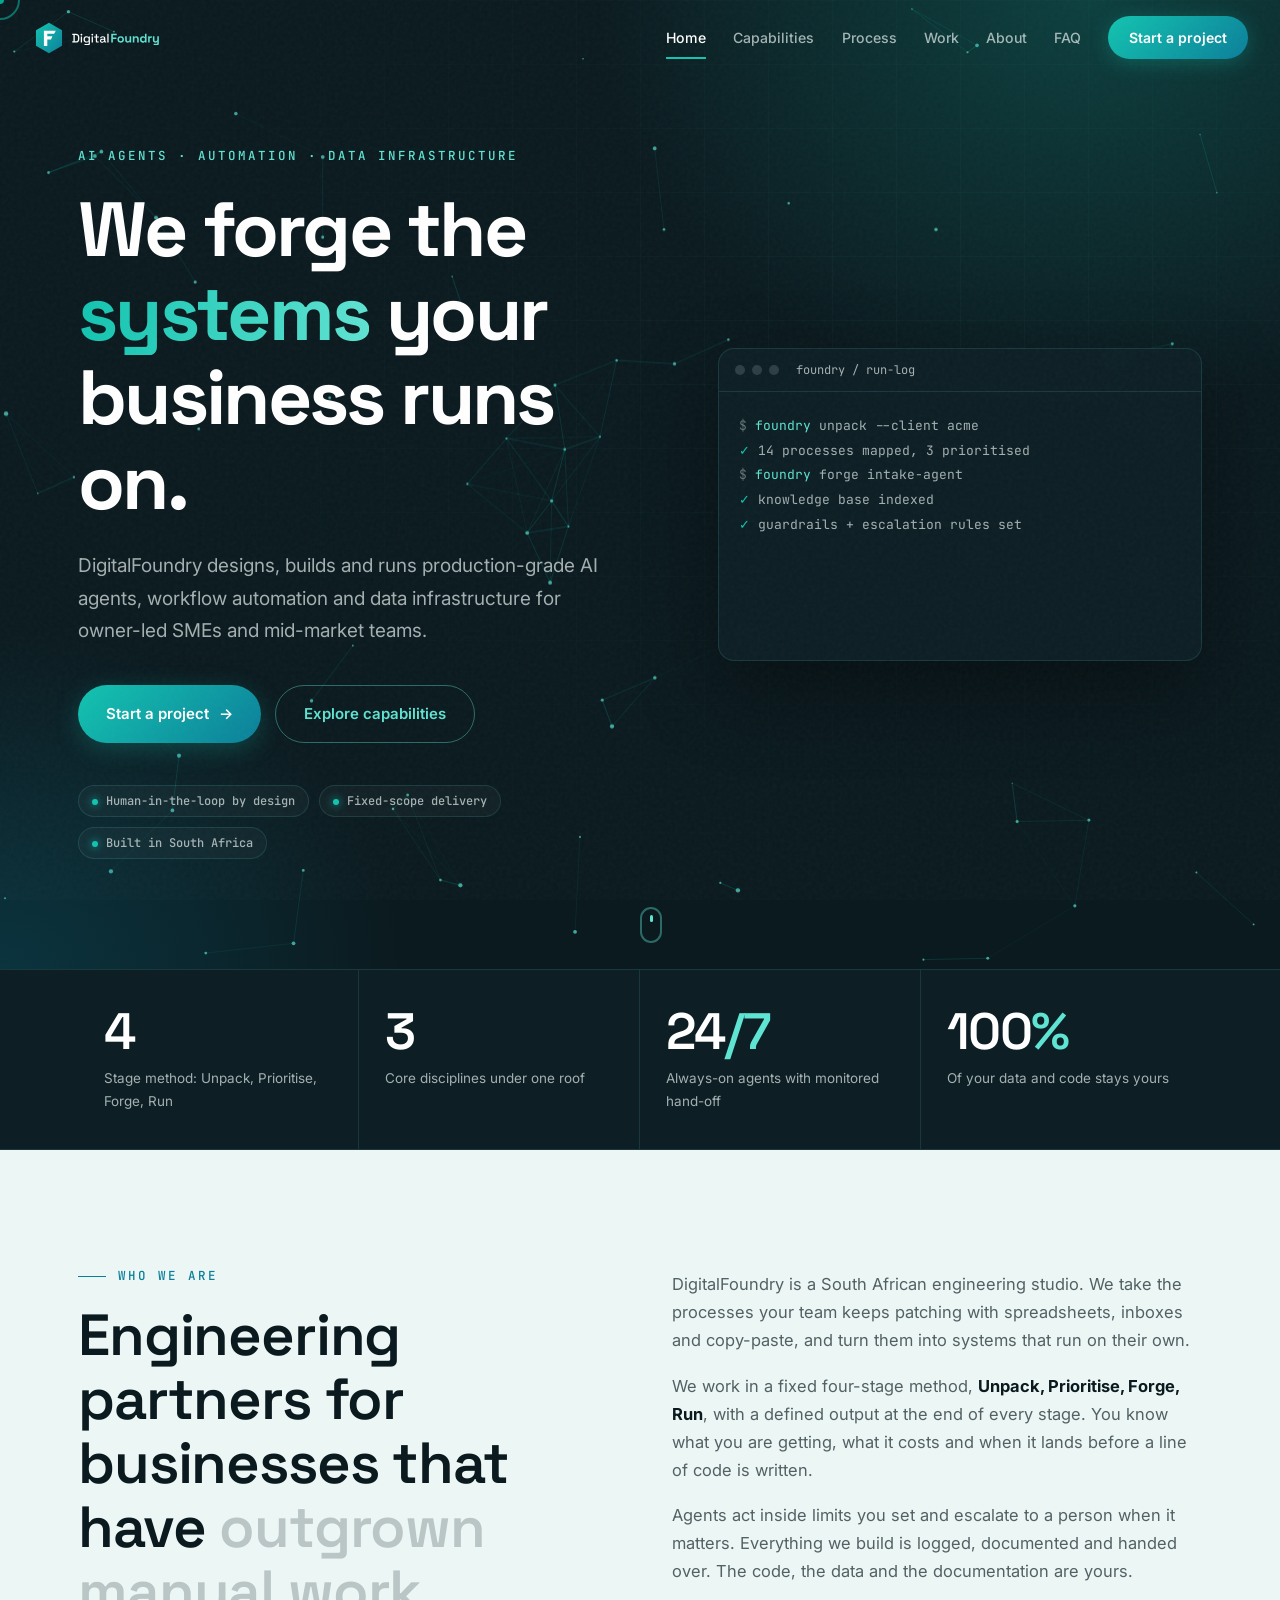
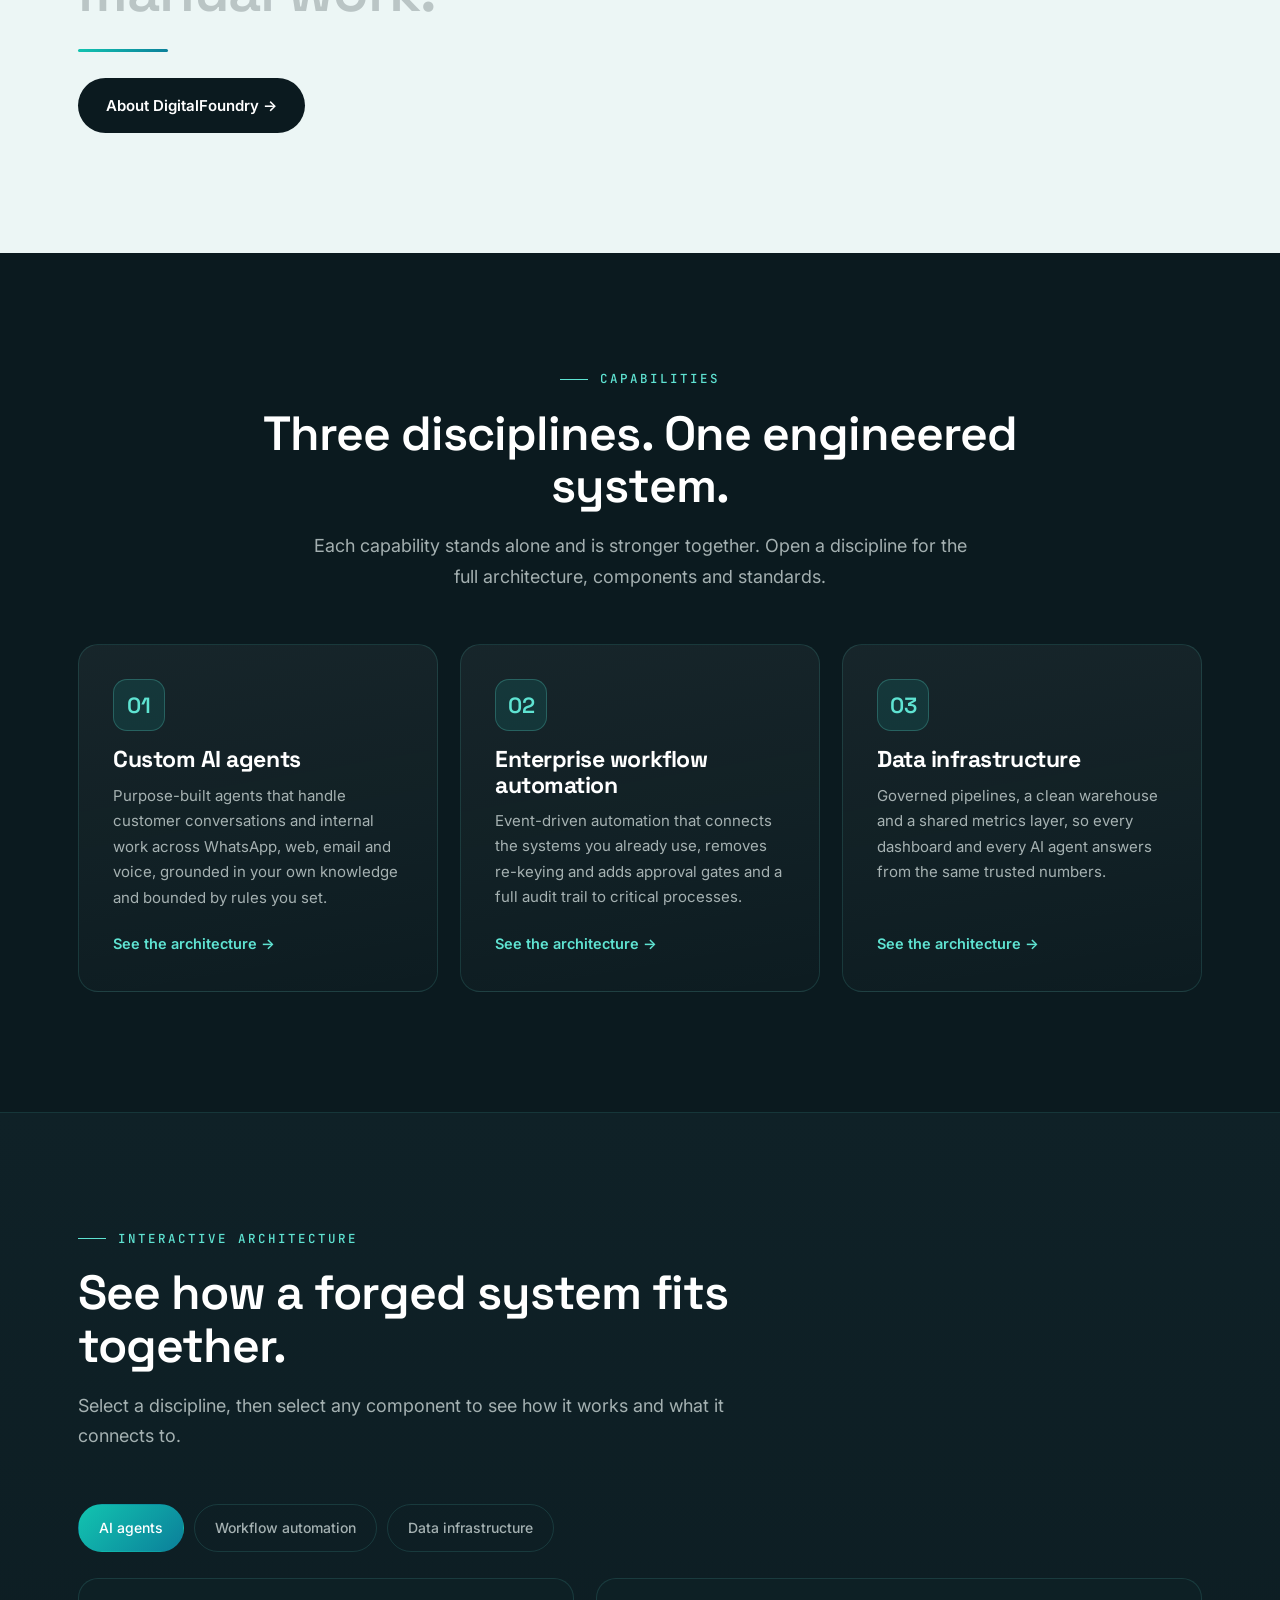
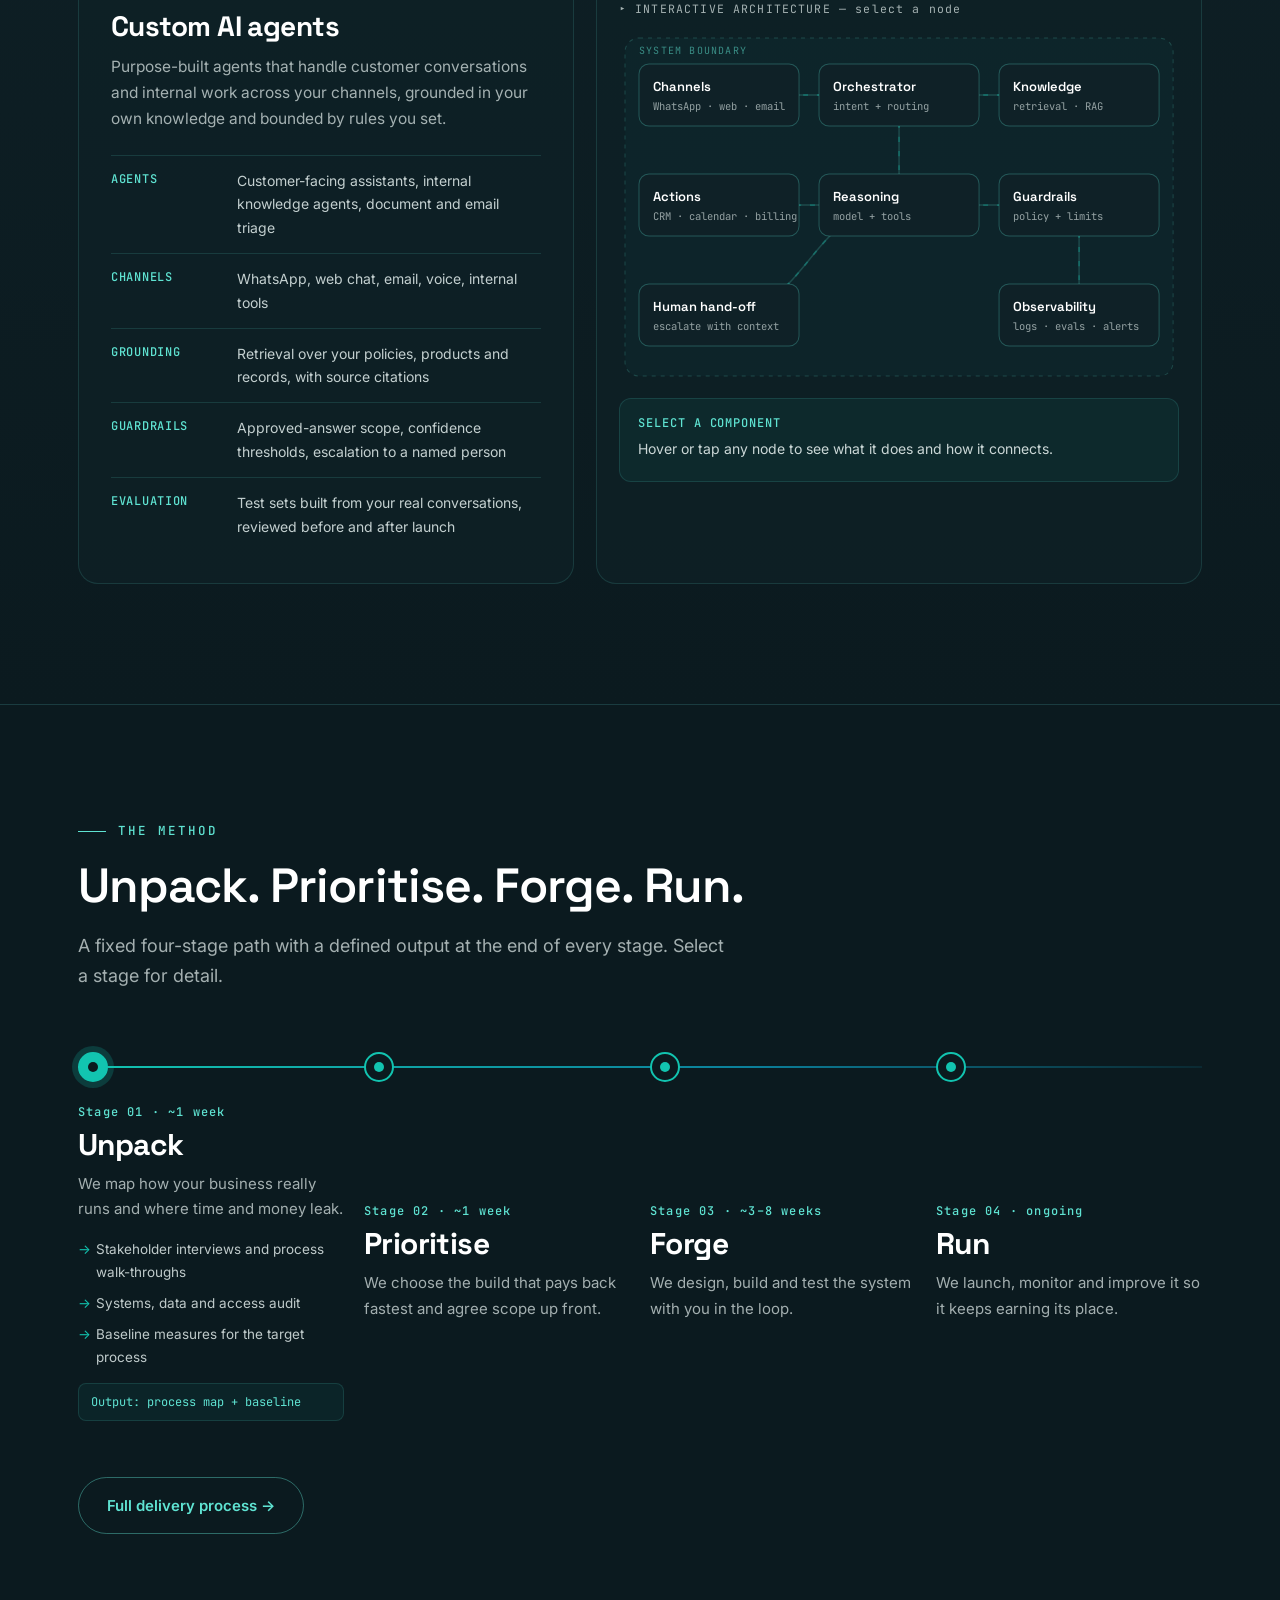
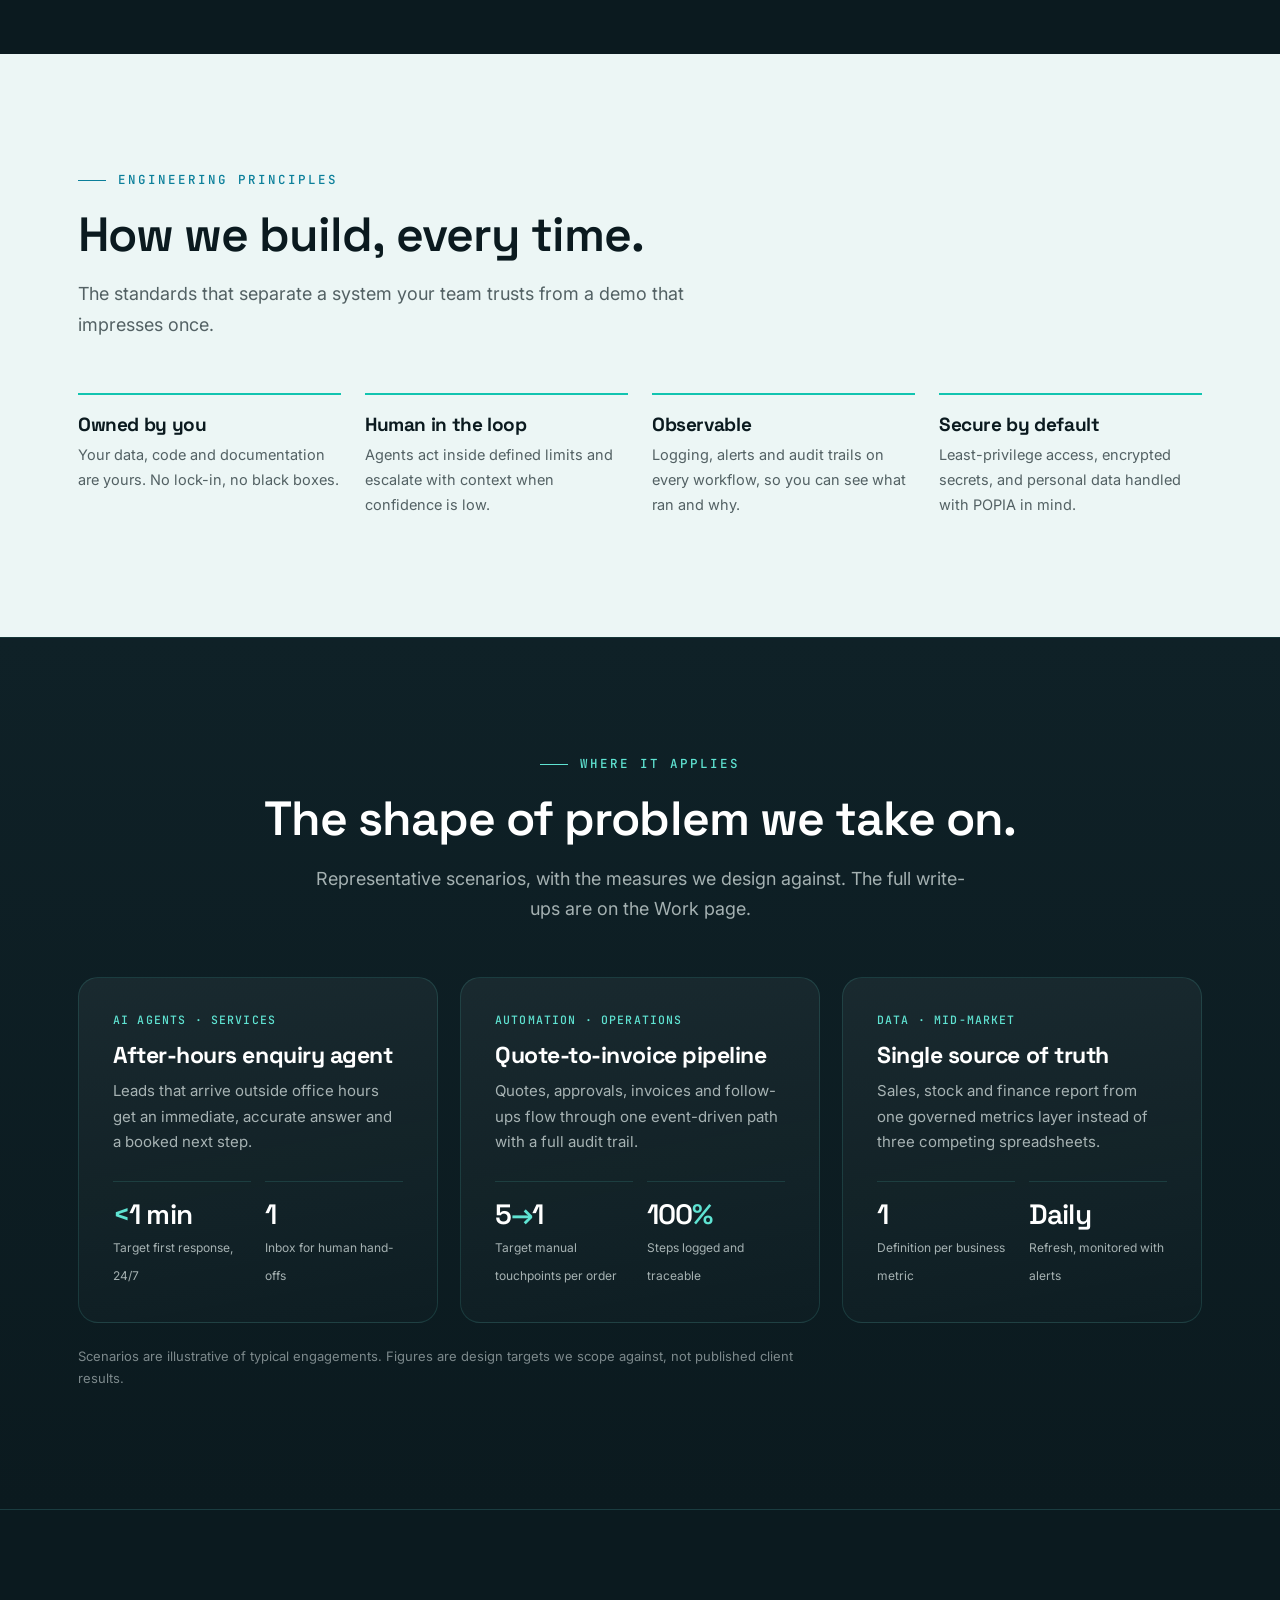
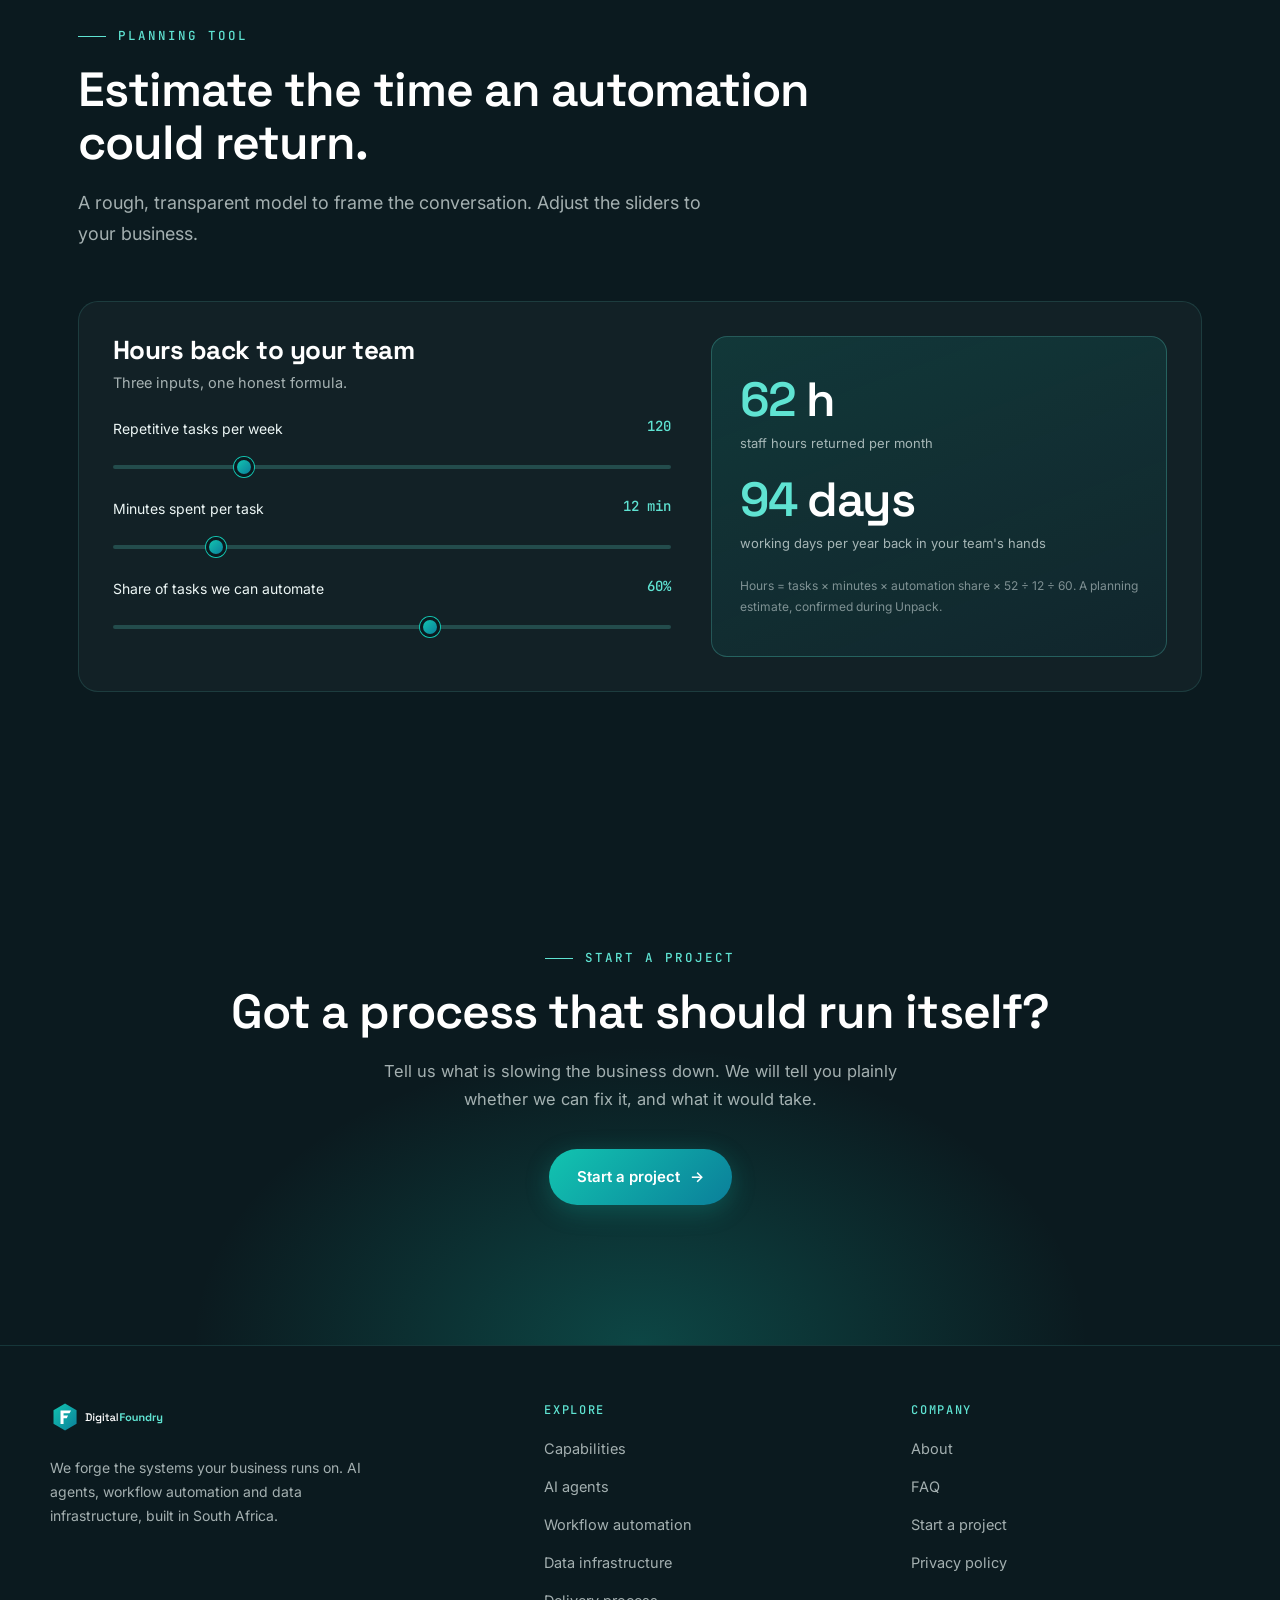
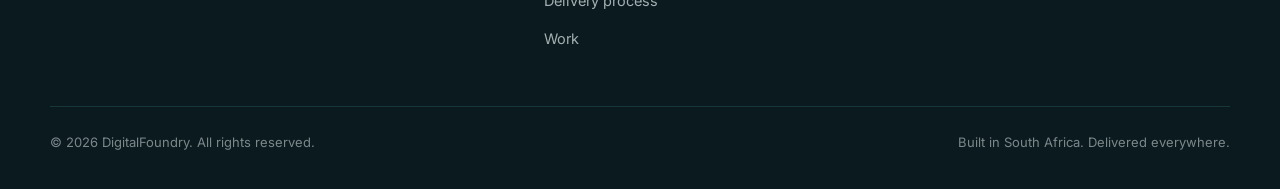
==== commit d82b6241: "Overhaul: multi-page site on cococorp.tech architecture (shared css/js, nav/footer, particle hero, s" ====
--- a/index.html
+++ b/index.html
@@ -1,272 +1,106 @@
 <!DOCTYPE html>
-<html lang="en"><head><meta charset="utf-8"><meta name="viewport" content="width=device-width,initial-scale=1">
+<html lang="en-ZA">
+<head>
+<meta charset="UTF-8">
+<meta name="viewport" content="width=device-width, initial-scale=1.0">
 <title>DigitalFoundry — We forge the systems your business runs on</title>
-<meta name="description" content="DigitalFoundry designs and builds custom AI agents, enterprise workflow automation and data infrastructure for owner-led SMEs and mid-market teams.">
-<meta property="og:title" content="DigitalFoundry"><meta property="og:description" content="We forge the systems your business runs on."><meta property="og:image" content="og.png">
+<meta name="description" content="DigitalFoundry designs and builds custom AI agents, enterprise workflow automation and data infrastructure for owner-led SMEs and mid-market teams. Built in South Africa.">
+<meta name="author" content="DigitalFoundry">
+<link rel="canonical" href="https://yacoobmohammed19.github.io/digitalfoundry-site/">
+<meta property="og:title" content="DigitalFoundry — We forge the systems your business runs on"><meta property="og:description" content="DigitalFoundry designs and builds custom AI agents, enterprise workflow automation and data infrastructure for owner-led SMEs and mid-market teams. Built in South Africa.">
+<meta property="og:url" content="https://yacoobmohammed19.github.io/digitalfoundry-site/"><meta property="og:type" content="website">
+<meta property="og:image" content="https://yacoobmohammed19.github.io/digitalfoundry-site/og.png"><meta name="twitter:card" content="summary_large_image">
 <meta name="theme-color" content="#0B1A1F">
-<link rel="icon" href="favicon.png">
+<link rel="icon" type="image/svg+xml" href="assets/favicon.svg"><link rel="icon" type="image/png" href="favicon.png"><link rel="apple-touch-icon" href="favicon.png">
 <link rel="preconnect" href="https://fonts.googleapis.com"><link rel="preconnect" href="https://fonts.gstatic.com" crossorigin>
 <link href="https://fonts.googleapis.com/css2?family=Inter:wght@400;500;600&family=JetBrains+Mono:wght@400;500&family=Space+Grotesk:wght@400;500;600;700&display=swap" rel="stylesheet">
-<style>
-:root{--teal:#12C4B0;--cyan:#0B7F9A;--ft:#0E9AA0;--ink:#0B1A1F;--mint:#5FE3D2;--mist:#ECF6F5;
---ink2:#0F2127;--line:rgba(95,227,210,.14);--mut:rgba(236,246,245,.66);--g:linear-gradient(135deg,#12C4B0,#0B7F9A)}
-*{box-sizing:border-box;margin:0;padding:0}html{scroll-behavior:smooth;scroll-padding-top:80px}
-body{background:var(--ink);color:var(--mist);font:400 16.5px/1.65 Inter,system-ui,sans-serif;-webkit-font-smoothing:antialiased;overflow-x:hidden}
-h1,h2,h3,h4{font-family:'Space Grotesk',system-ui,sans-serif;line-height:1.08;color:#fff;letter-spacing:-.02em}
-a{color:inherit;text-decoration:none}button{font:inherit;color:inherit;cursor:pointer;background:none;border:0}
-.wrap{max-width:1180px;margin:0 auto;padding:0 28px}
-.eyebrow{font:500 12.5px/1 'JetBrains Mono',monospace;color:var(--mint);letter-spacing:.16em;text-transform:uppercase;margin-bottom:22px;display:flex;align-items:center;gap:12px}
-.eyebrow:before{content:"";width:28px;height:1px;background:var(--mint)}
-section{padding:120px 0;position:relative}
-h2{font-size:clamp(32px,4.6vw,56px);font-weight:600;margin-bottom:18px;max-width:820px}
-.lead{max-width:640px;color:var(--mut);font-size:18px;margin-bottom:56px}
-.alt{background:linear-gradient(180deg,var(--ink2),var(--ink));border-block:1px solid var(--line)}
-nav{position:fixed;top:0;left:0;right:0;z-index:50;transition:background .3s,border-color .3s;border-bottom:1px solid transparent}
-nav.s{background:rgba(11,26,31,.82);backdrop-filter:blur(14px);border-color:var(--line)}
-nav .wrap{display:flex;align-items:center;justify-content:space-between;height:72px}
-nav img{height:34px;display:block}nav ul{display:flex;gap:30px;list-style:none;font-size:14.5px;color:var(--mut)}
-nav ul a{transition:color .2s}nav ul a:hover{color:var(--mint)}
-.btn{display:inline-flex;align-items:center;gap:10px;padding:14px 26px;border-radius:10px;font-weight:500;font-size:15px;background:var(--g);color:#fff;transition:transform .2s,box-shadow .2s}
-.btn:hover{transform:translateY(-2px);box-shadow:0 12px 34px rgba(18,196,176,.28)}
-.btn.ghost{background:none;border:1px solid rgba(95,227,210,.35);color:var(--mint)}.btn.ghost:hover{background:rgba(95,227,210,.08);box-shadow:none}
-.btn.sm{padding:10px 18px;font-size:14px}
-.hero{padding:170px 0 110px;overflow:hidden;background:radial-gradient(55% 60% at 85% 0%,rgba(18,196,176,.2),transparent 70%),radial-gradient(45% 50% at 0% 100%,rgba(11,127,154,.22),transparent 70%)}
-.hero:before{content:"";position:absolute;inset:0;background-image:linear-gradient(var(--line) 1px,transparent 1px),linear-gradient(90deg,var(--line) 1px,transparent 1px);background-size:64px 64px;opacity:.28;-webkit-mask-image:radial-gradient(70% 70% at 70% 30%,#000,transparent);mask-image:radial-gradient(70% 70% at 70% 30%,#000,transparent)}
-.hero .wrap{position:relative;display:grid;grid-template-columns:1.1fr .9fr;gap:40px;align-items:center}
-h1{font-size:clamp(42px,6vw,78px);font-weight:700;letter-spacing:-.035em}
-h1 em{font-style:normal;background:linear-gradient(90deg,var(--teal),var(--mint));-webkit-background-clip:text;background-clip:text;color:transparent}
-.hero p.sub{max-width:540px;margin:26px 0 38px;font-size:19px;color:var(--mut)}
-.hero .cta-row{display:flex;gap:14px;flex-wrap:wrap}
-.pills{display:flex;gap:10px;flex-wrap:wrap;margin-top:44px}
-.pill{font:500 12px/1 'JetBrains Mono',monospace;padding:9px 13px;border:1px solid var(--line);border-radius:99px;color:var(--mut);background:rgba(236,246,245,.03)}
-.pill i{display:inline-block;width:6px;height:6px;border-radius:50%;background:var(--teal);margin-right:8px;box-shadow:0 0 8px var(--teal)}
-.console{border:1px solid var(--line);border-radius:16px;background:rgba(15,33,39,.75);backdrop-filter:blur(8px);box-shadow:0 30px 80px rgba(0,0,0,.4);overflow:hidden}
-.console .bar{display:flex;gap:7px;padding:13px 16px;border-bottom:1px solid var(--line);align-items:center}
-.console .bar b{width:10px;height:10px;border-radius:50%;background:rgba(236,246,245,.15)}.console .bar span{margin-left:10px;font:12px 'JetBrains Mono',monospace;color:var(--mut)}
-.console pre{padding:20px 22px;font:13px/1.9 'JetBrains Mono',monospace;color:var(--mut);white-space:pre-wrap;min-height:290px}
-.console .k{color:var(--mint)}.console .ok{color:var(--teal)}.console .d{color:rgba(236,246,245,.35)}
-.cur{display:inline-block;width:8px;height:15px;background:var(--mint);vertical-align:-2px;animation:bl 1s steps(2) infinite}@keyframes bl{50%{opacity:0}}
-.strip{border-block:1px solid var(--line);background:rgba(236,246,245,.02)}
-.strip .wrap{display:grid;grid-template-columns:repeat(4,1fr)}
-.strip .m{padding:34px 24px;border-right:1px solid var(--line)}.strip .m:last-child{border:0}
-.m .v{font:600 40px/1 'Space Grotesk';color:#fff;letter-spacing:-.03em}.m .v span{color:var(--mint)}.m .l{font-size:13.5px;color:var(--mut);margin-top:10px}
-.tabs{display:flex;gap:8px;margin-bottom:28px;flex-wrap:wrap}
-.tab{padding:12px 20px;border:1px solid var(--line);border-radius:10px;font:500 14.5px 'Space Grotesk';color:var(--mut);transition:.2s}
-.tab:hover{color:#fff;border-color:rgba(95,227,210,.4)}.tab.on{background:var(--g);color:#fff;border-color:transparent}
-.svc{display:grid;grid-template-columns:.9fr 1.1fr;gap:28px}
-.panel{border:1px solid var(--line);border-radius:20px;background:linear-gradient(160deg,rgba(236,246,245,.05),rgba(236,246,245,.015));padding:38px}
-.panel h3{font-size:30px;margin-bottom:12px}.panel>p{color:var(--mut);margin-bottom:26px}
-.spec{list-style:none}
-.spec li{display:grid;grid-template-columns:120px 1fr;gap:16px;padding:14px 0;border-top:1px solid var(--line);font-size:14.5px}
-.spec li b{font:500 12px 'JetBrains Mono',monospace;color:var(--mint);text-transform:uppercase;letter-spacing:.08em;padding-top:3px}.spec li span{color:rgba(236,246,245,.8)}
-.diagram{padding:26px;display:flex;flex-direction:column}
-.diagram svg{width:100%;height:auto;display:block}
-.node rect{fill:#10282f;stroke:rgba(95,227,210,.28);stroke-width:1;transition:.25s}
-.node text{fill:var(--mist);font:500 12.5px 'Space Grotesk';pointer-events:none}.node .s{fill:rgba(236,246,245,.6);font:10.5px 'JetBrains Mono'}
-.node{cursor:pointer;outline:0}.node:hover rect,.node:focus rect,.node.on rect{stroke:var(--teal);fill:#123640;filter:drop-shadow(0 0 10px rgba(18,196,176,.45))}
-.edge{stroke:rgba(95,227,210,.3);stroke-width:1.4;fill:none}
-.flow{stroke:var(--mint);stroke-width:2;fill:none;stroke-dasharray:4 14;animation:fl 1.4s linear infinite;stroke-linecap:round}@keyframes fl{to{stroke-dashoffset:-18}}
-.zone{fill:none;stroke:rgba(95,227,210,.18);stroke-dasharray:3 5}.zl{fill:rgba(95,227,210,.55);font:10px 'JetBrains Mono';letter-spacing:.12em}
-.detail{margin-top:16px;padding:16px 18px;border-radius:12px;background:rgba(18,196,176,.07);border:1px solid var(--line);font-size:14px;color:rgba(236,246,245,.85);min-height:92px}
-.detail b{display:block;font:600 15px 'Space Grotesk';color:var(--mint);margin-bottom:4px}
-.hint{font:11.5px 'JetBrains Mono';color:var(--mut);margin-bottom:10px}
-.eng{display:grid;grid-template-columns:repeat(3,1fr);gap:20px}
-.model{border:1px solid var(--line);border-radius:20px;padding:34px 30px;background:rgba(236,246,245,.03);transition:.25s;text-align:left;display:flex;flex-direction:column}
-.model:hover{transform:translateY(-4px);border-color:rgba(95,227,210,.4)}
-.model.on{border-color:var(--teal);background:linear-gradient(160deg,rgba(18,196,176,.14),rgba(11,127,154,.05));box-shadow:0 20px 60px rgba(18,196,176,.12)}
-.model .t{font:500 12px 'JetBrains Mono';color:var(--mint);letter-spacing:.12em;text-transform:uppercase}
-.model h3{font-size:27px;margin:14px 0 10px}.model p{color:var(--mut);font-size:15px}
-.model ul{list-style:none;margin-top:20px;font-size:14px;display:grid;gap:9px}.model li{padding-left:22px;position:relative;color:rgba(236,246,245,.8)}
-.model li:before{content:"";position:absolute;left:0;top:7px;width:9px;height:9px;background:var(--g);clip-path:polygon(50% 0,100% 25%,100% 75%,50% 100%,0 75%,0 25%)}
-.fit{margin-top:24px;padding:26px 30px;border-radius:16px;border:1px dashed rgba(95,227,210,.3);display:grid;grid-template-columns:1fr 1fr 1fr;gap:24px;font-size:14.5px}
-.fit h4{font:500 12px 'JetBrains Mono';color:var(--mint);letter-spacing:.1em;text-transform:uppercase;margin-bottom:8px}.fit p{color:rgba(236,246,245,.8)}
-.tl{position:relative;display:grid;grid-template-columns:repeat(4,1fr);gap:20px}
-.tl:before{content:"";position:absolute;top:22px;left:0;right:0;height:2px;background:linear-gradient(90deg,var(--teal),var(--cyan) 60%,rgba(11,127,154,.15))}
-.ph{position:relative;padding-top:60px;cursor:pointer;text-align:left}
-.ph .dot{position:absolute;top:8px;left:0;width:30px;height:30px;background:var(--ink);border:2px solid var(--teal);border-radius:50%;display:grid;place-items:center;transition:.25s}
-.ph .dot:after{content:"";width:10px;height:10px;background:var(--teal);border-radius:50%;transition:.25s}
-.ph.on .dot{background:var(--teal);box-shadow:0 0 0 6px rgba(18,196,176,.2)}.ph.on .dot:after{background:var(--ink)}
-.ph .wk{font:500 12px 'JetBrains Mono';color:var(--mint);letter-spacing:.1em}.ph h3{font-size:30px;margin:8px 0 10px}
-.ph p{color:var(--mut);font-size:15px}
-.ph .more{max-height:0;overflow:hidden;transition:max-height .4s,opacity .4s;opacity:0}.ph.on .more{max-height:320px;opacity:1}
-.ph ul{list-style:none;margin-top:16px;font-size:13.5px;display:grid;gap:8px;color:rgba(236,246,245,.8)}.ph li{padding-left:18px;position:relative}.ph li:before{content:"→";position:absolute;left:0;color:var(--teal)}
-.ph .out{margin-top:14px;font:12px 'JetBrains Mono';color:var(--mint);padding:10px 12px;border:1px solid var(--line);border-radius:8px;background:rgba(18,196,176,.06)}
-.cases{display:grid;grid-template-columns:repeat(3,1fr);gap:20px}
-.case{border:1px solid var(--line);border-radius:20px;padding:32px;background:linear-gradient(170deg,rgba(236,246,245,.05),rgba(236,246,245,.01));display:flex;flex-direction:column;transition:.25s}
-.case:hover{border-color:rgba(95,227,210,.4);transform:translateY(-4px)}
-.case .tag{font:500 11.5px 'JetBrains Mono';color:var(--mint);letter-spacing:.1em;text-transform:uppercase}
-.case h3{font-size:23px;margin:14px 0 10px}.case p{font-size:14.5px;color:var(--mut)}
-.case .kp{display:grid;grid-template-columns:1fr 1fr;gap:14px;margin-top:auto;padding-top:26px}
-.case .kp div{border-top:1px solid var(--line);padding-top:14px}.case .kp b{display:block;font:600 28px 'Space Grotesk';color:#fff;letter-spacing:-.03em}.case .kp b span{color:var(--mint)}.case .kp small{font-size:12px;color:var(--mut)}
-.note{margin-top:22px;font-size:13px;color:rgba(236,246,245,.5);max-width:760px}
-.calc{margin-top:48px;border:1px solid var(--line);border-radius:20px;padding:34px;display:grid;grid-template-columns:1.1fr .9fr;gap:40px;background:rgba(236,246,245,.03)}
-.calc h3{font-size:26px;margin-bottom:6px}.calc p.s{color:var(--mut);font-size:14.5px;margin-bottom:22px}
-.sl{margin-bottom:20px}.sl label{display:flex;justify-content:space-between;font-size:14px;margin-bottom:8px;color:rgba(236,246,245,.85)}.sl label b{font:500 14px 'JetBrains Mono';color:var(--mint)}
-input[type=range]{-webkit-appearance:none;appearance:none;width:100%;height:4px;border-radius:4px;background:rgba(95,227,210,.22);outline:0}
-input[type=range]::-webkit-slider-thumb{-webkit-appearance:none;width:20px;height:20px;border-radius:50%;background:var(--g);border:3px solid var(--ink);box-shadow:0 0 0 1px var(--teal);cursor:pointer}
-input[type=range]::-moz-range-thumb{width:14px;height:14px;border-radius:50%;background:var(--teal);border:3px solid var(--ink);cursor:pointer}
-.res{border-radius:16px;background:linear-gradient(160deg,rgba(18,196,176,.14),rgba(11,127,154,.06));border:1px solid rgba(95,227,210,.25);padding:28px;display:flex;flex-direction:column;justify-content:center}
-.res .big{font:600 48px/1 'Space Grotesk';color:#fff;letter-spacing:-.03em}.res .big span{color:var(--mint)}.res small{color:var(--mut);font-size:13px;display:block;margin:8px 0 22px}
-.res .fn{font-size:12px;color:rgba(236,246,245,.5);margin-top:6px}
-.pr{display:grid;grid-template-columns:repeat(4,1fr);gap:20px}
-.pr div{border-top:2px solid var(--teal);padding-top:20px}.pr h4{font-size:19px;margin-bottom:8px}.pr p{font-size:14.5px;color:var(--mut)}
-.cta{text-align:center;padding:140px 0;background:radial-gradient(50% 80% at 50% 100%,rgba(18,196,176,.26),transparent 70%)}
-.cta h2{margin:0 auto 18px;max-width:760px}.cta p{color:var(--mut);margin:0 auto 36px;max-width:560px}
-.cta .soon{display:inline-block;padding:14px 26px;border:1px solid rgba(95,227,210,.35);border-radius:10px;color:var(--mint);font:500 13px 'JetBrains Mono';letter-spacing:.06em}
-footer{padding:40px 0;border-top:1px solid var(--line);font-size:13.5px;color:rgba(236,246,245,.5)}
-footer .wrap{display:flex;justify-content:space-between;align-items:center;flex-wrap:wrap;gap:16px}footer img{height:26px}
-.rv{opacity:0;transform:translateY(22px);transition:opacity .8s,transform .8s}.rv.in{opacity:1;transform:none}
-@media(max-width:960px){.hero .wrap,.svc,.calc{grid-template-columns:1fr}.eng,.cases,.fit{grid-template-columns:1fr}.tl{grid-template-columns:1fr 1fr;row-gap:40px}.tl:before{display:none}.pr{grid-template-columns:1fr 1fr}.strip .wrap{grid-template-columns:1fr 1fr}.strip .m:nth-child(2){border-right:0}.strip .m{border-bottom:1px solid var(--line)}nav ul{display:none}section{padding:84px 0}.hero{padding-top:130px}}
-@media(max-width:560px){.tl,.pr{grid-template-columns:1fr}.spec li{grid-template-columns:1fr;gap:2px}}
-@media(prefers-reduced-motion:reduce){*{animation:none!important;transition:none!important}.rv{opacity:1;transform:none}}
-</style></head><body>
-<nav id="nav"><div class="wrap"><a href="#top"><img src="logo.svg" alt="DigitalFoundry"></a>
-<ul><li><a href="#services">Capabilities</a></li><li><a href="#engage">Engagement</a></li><li><a href="#process">Process</a></li><li><a href="#work">Work</a></li></ul>
-<a class="btn sm" href="#contact">Start a project</a></div></nav>
-
-<header class="hero" id="top"><div class="wrap">
-<div>
-<div class="eyebrow">AI agents · Automation · Data infrastructure</div>
-<h1>We forge the <em>systems</em> your business runs on.</h1>
-<p class="sub">DigitalFoundry designs, builds and runs production-grade AI agents, workflow automation and data infrastructure for owner-led SMEs and mid-market teams.</p>
-<div class="cta-row"><a class="btn" href="#contact">Start a project <span>→</span></a><a class="btn ghost" href="#services">Explore capabilities</a></div>
+<link rel="stylesheet" href="css/df.css">
+<script type="application/ld+json">{"@context": "https://schema.org", "@type": "ProfessionalService", "name": "DigitalFoundry", "url": "https://yacoobmohammed19.github.io/digitalfoundry-site/", "logo": "https://yacoobmohammed19.github.io/digitalfoundry-site/assets/logo-light.svg", "description": "DigitalFoundry designs and builds custom AI agents, workflow automation and data infrastructure for owner-led SMEs and mid-market teams.", "areaServed": [{"@type": "Country", "name": "South Africa"}, {"@type": "AdministrativeArea", "name": "Worldwide"}], "slogan": "We forge the systems your business runs on."}</script>
+</head>
+<body>
+<nav id="site-nav" class="site-nav"></nav>
+<main>
+<section class="hero"><canvas class="hero-canvas" id="heroCanvas"></canvas><div class="hero-gradient"></div>
+<div class="hero-content"><div>
+<div class="hero-eyebrow">AI agents · Automation · Data infrastructure</div>
+<h1 class="hero-title"><span class="word">We</span><span class="word">forge</span><span class="word">the</span><span class="word highlight">systems</span><span class="word">your</span><span class="word">business</span><span class="word">runs</span><span class="word">on.</span></h1>
+<p class="hero-sub">DigitalFoundry designs, builds and runs production-grade AI agents, workflow automation and data infrastructure for owner-led SMEs and mid-market teams.</p>
+<div class="hero-buttons"><a class="btn-primary" href="contact.html">Start a project <span>→</span></a><a class="btn-outline" href="capabilities.html">Explore capabilities</a></div>
 <div class="pills"><span class="pill"><i></i>Human-in-the-loop by design</span><span class="pill"><i></i>Fixed-scope delivery</span><span class="pill"><i></i>Built in South Africa</span></div>
 </div>
 <div class="console" aria-hidden="true"><div class="bar"><b></b><b></b><b></b><span>foundry / run-log</span></div><pre id="term"></pre></div>
-</div></header>
+</div><div class="hero-scroll"><span></span></div></section>
 
-<div class="strip" id="strip"><div class="wrap">
+<div class="strip" id="strip"><div class="section-inner">
 <div class="m"><div class="v"><span data-n="4">0</span></div><div class="l">Stage method: Unpack, Prioritise, Forge, Run</div></div>
 <div class="m"><div class="v"><span data-n="3">0</span></div><div class="l">Core disciplines under one roof</div></div>
 <div class="m"><div class="v"><span data-n="24">0</span><span>/7</span></div><div class="l">Always-on agents with monitored hand-off</div></div>
 <div class="m"><div class="v"><span data-n="100">0</span><span>%</span></div><div class="l">Of your data and code stays yours</div></div>
 </div></div>
-
-<section id="services"><div class="wrap">
-<div class="eyebrow rv">Capabilities</div><h2 class="rv">Three disciplines. One engineered system.</h2>
-<p class="lead rv">Each capability stands alone and is stronger together. Select a discipline, then select any component in the architecture to see how it works.</p>
-<div class="tabs rv" id="tabs" role="tablist"></div>
-<div class="svc rv"><div class="panel" id="spec"></div>
-<div class="panel diagram"><div class="hint">▸ INTERACTIVE ARCHITECTURE — select a node</div><svg id="dg" viewBox="0 0 560 360" role="img" aria-label="Architecture diagram"></svg><div class="detail" id="det"></div></div></div>
+<section class="section section-light"><div class="section-inner">
+<div class="grid-2"><div>
+<div class="eyebrow reveal">Who we are</div>
+<h2 class="heading-xl scroll-words">Engineering partners for businesses that have outgrown manual work.</h2>
+<div class="divider-gradient reveal"></div>
+<a href="about.html" class="btn-dark reveal">About DigitalFoundry →</a></div>
+<div class="scroll-stagger">
+<p class="text-body scroll-para">DigitalFoundry is a South African engineering studio. We take the processes your team keeps patching with spreadsheets, inboxes and copy-paste, and turn them into systems that run on their own.</p>
+<p class="text-body scroll-para">We work in a fixed four-stage method, <strong>Unpack, Prioritise, Forge, Run</strong>, with a defined output at the end of every stage. You know what you are getting, what it costs and when it lands before a line of code is written.</p>
+<p class="text-body scroll-para">Agents act inside limits you set and escalate to a person when it matters. Everything we build is logged, documented and handed over. The code, the data and the documentation are yours.</p>
+</div></div>
 </div></section>
-
-<section id="engage" class="alt"><div class="wrap">
-<div class="eyebrow rv">Engagement models</div><h2 class="rv">Choose how we work with you.</h2>
-<p class="lead rv">Three structures, one standard of delivery. Select a model to see where it fits. Scope and pricing are agreed in writing before any build starts.</p>
-<div class="eng rv" id="eng"></div>
-<div class="fit rv" id="fit"></div>
+<section class="section section-dark" id="services"><div class="section-inner">
+<div class="text-center"><div class="eyebrow reveal">Capabilities</div>
+<h2 class="heading-lg reveal">Three disciplines. One engineered system.</h2>
+<p class="lead mx reveal">Each capability stands alone and is stronger together. Open a discipline for the full architecture, components and standards.</p></div>
+<div class="grid-3 reveal">
+<a class="card" href="ai-agents.html"><div class="card-icon">01</div><h3>Custom AI agents</h3><p>Purpose-built agents that handle customer conversations and internal work across WhatsApp, web, email and voice, grounded in your own knowledge and bounded by rules you set.</p><span class="card-link">See the architecture →</span></a>
+<a class="card" href="workflow-automation.html"><div class="card-icon">02</div><h3>Enterprise workflow automation</h3><p>Event-driven automation that connects the systems you already use, removes re-keying and adds approval gates and a full audit trail to critical processes.</p><span class="card-link">See the architecture →</span></a>
+<a class="card" href="data-infrastructure.html"><div class="card-icon">03</div><h3>Data infrastructure</h3><p>Governed pipelines, a clean warehouse and a shared metrics layer, so every dashboard and every AI agent answers from the same trusted numbers.</p><span class="card-link">See the architecture →</span></a>
+</div>
 </div></section>
-
-<section id="process"><div class="wrap">
-<div class="eyebrow rv">Delivery process</div><h2 class="rv">From messy process to a system that runs.</h2>
-<p class="lead rv">A fixed four-stage path with a defined output at the end of every stage. Select a stage for detail. Durations are indicative for a typical single-system build.</p>
-<div class="tl rv" id="tl"></div>
+<section class="section section-alt"><div class="section-inner">
+<div class="eyebrow reveal">Interactive architecture</div><h2 class="heading-lg reveal">See how a forged system fits together.</h2>
+<p class="lead reveal">Select a discipline, then select any component to see how it works and what it connects to.</p>
+<div class="tabs reveal" id="tabs" role="tablist"></div>
+<div class="svc reveal"><div class="panel" id="spec"></div><div class="panel diagram"><div class="hint">▸ INTERACTIVE ARCHITECTURE — select a node</div><svg id="dg" viewBox="0 0 560 360" role="img" aria-label="Architecture diagram"></svg><div class="detail" id="det"></div></div></div>
 </div></section>
-
-<section id="work" class="alt"><div class="wrap">
-<div class="eyebrow rv">Case studies</div><h2 class="rv">What a forged system looks like in practice.</h2>
-<p class="lead rv">Representative engagement scenarios, showing the shape of problem we take on and the measures we hold ourselves to.</p>
-<div class="cases rv">
-<div class="case"><span class="tag">AI agents · Services</span><h3>After-hours enquiry agent</h3><p>A service business loses leads that arrive outside office hours. An agent answers on WhatsApp and web chat from approved business knowledge, qualifies the enquiry, books it and hands anything unusual to a person with the full thread.</p><div class="kp"><div><b><span>&lt;</span>1 min</b><small>Target first response, 24/7</small></div><div><b>1</b><small>Inbox for human hand-offs</small></div></div></div>
-<div class="case"><span class="tag">Workflow automation · Operations</span><h3>Quote-to-invoice pipeline</h3><p>Quotes, approvals, invoices and payment follow-ups are re-keyed across email, spreadsheets and accounting. We connect them into one event-driven flow with approval gates and a complete audit trail.</p><div class="kp"><div><b>5<span>→</span>1</b><small>Target manual touchpoints per order</small></div><div><b>100<span>%</span></b><small>Steps logged and traceable</small></div></div></div>
-<div class="case"><span class="tag">Data infrastructure · Mid-market</span><h3>Single source of truth</h3><p>Sales, stock and finance each report different numbers. We consolidate sources into a governed warehouse with a metrics layer, so every dashboard answers from the same definitions.</p><div class="kp"><div><b>1</b><small>Definition per business metric</small></div><div><b>Daily</b><small>Refresh, monitored with alerts</small></div></div></div>
-</div>
-<p class="note rv">Scenarios are illustrative of typical engagements. Figures shown are design targets we scope against, not published client results. Named references are shared on request once a client agrees.</p>
-
-<div class="calc rv"><div><h3>Estimate the time an automation could return</h3><p class="s">A rough, transparent model to frame the conversation. Adjust the sliders to your business.</p>
+<section class="section section-dark"><div class="section-inner">
+<div class="eyebrow reveal">The method</div><h2 class="heading-lg reveal">Unpack. Prioritise. Forge. Run.</h2>
+<p class="lead reveal">A fixed four-stage path with a defined output at the end of every stage. Select a stage for detail.</p>
+<div class="tl reveal" id="tl"></div>
+<div class="mt-lg reveal"><a href="process.html" class="btn-outline">Full delivery process →</a></div>
+</div></section>
+<section class="section section-light"><div class="section-inner">
+<div class="eyebrow reveal">Engineering principles</div><h2 class="heading-lg reveal">How we build, every time.</h2>
+<p class="lead reveal">The standards that separate a system your team trusts from a demo that impresses once.</p>
+<div class="pr reveal">
+<div><h4>Owned by you</h4><p>Your data, code and documentation are yours. No lock-in, no black boxes.</p></div>
+<div><h4>Human in the loop</h4><p>Agents act inside defined limits and escalate with context when confidence is low.</p></div>
+<div><h4>Observable</h4><p>Logging, alerts and audit trails on every workflow, so you can see what ran and why.</p></div>
+<div><h4>Secure by default</h4><p>Least-privilege access, encrypted secrets, and personal data handled with POPIA in mind.</p></div></div>
+</div></section>
+<section class="section section-alt"><div class="section-inner">
+<div class="text-center"><div class="eyebrow reveal">Where it applies</div><h2 class="heading-lg reveal">The shape of problem we take on.</h2>
+<p class="lead mx reveal">Representative scenarios, with the measures we design against. The full write-ups are on the Work page.</p></div>
+<div class="grid-3 reveal">
+<div class="card"><span class="tag">AI agents · Services</span><h3>After-hours enquiry agent</h3><p>Leads that arrive outside office hours get an immediate, accurate answer and a booked next step.</p><div class="kp"><div><b><span>&lt;</span>1 min</b><small>Target first response, 24/7</small></div><div><b>1</b><small>Inbox for human hand-offs</small></div></div></div>
+<div class="card"><span class="tag">Automation · Operations</span><h3>Quote-to-invoice pipeline</h3><p>Quotes, approvals, invoices and follow-ups flow through one event-driven path with a full audit trail.</p><div class="kp"><div><b>5<span>→</span>1</b><small>Target manual touchpoints per order</small></div><div><b>100<span>%</span></b><small>Steps logged and traceable</small></div></div></div>
+<div class="card"><span class="tag">Data · Mid-market</span><h3>Single source of truth</h3><p>Sales, stock and finance report from one governed metrics layer instead of three competing spreadsheets.</p><div class="kp"><div><b>1</b><small>Definition per business metric</small></div><div><b>Daily</b><small>Refresh, monitored with alerts</small></div></div></div>
+</div><p class="note">Scenarios are illustrative of typical engagements. Figures are design targets we scope against, not published client results.</p>
+</div></section>
+<section class="section section-dark"><div class="section-inner">
+<div class="eyebrow reveal">Planning tool</div><h2 class="heading-lg reveal">Estimate the time an automation could return.</h2><p class="lead reveal">A rough, transparent model to frame the conversation. Adjust the sliders to your business.</p>
+<div class="calc reveal"><div><h3>Hours back to your team</h3><p class="s">Three inputs, one honest formula.</p>
 <div class="sl"><label for="r1">Repetitive tasks per week <b id="v1"></b></label><input type="range" id="r1" min="10" max="500" step="10" value="120"></div>
 <div class="sl"><label for="r2">Minutes spent per task <b id="v2"></b></label><input type="range" id="r2" min="2" max="60" step="1" value="12"></div>
 <div class="sl"><label for="r3">Share of tasks we can automate <b id="v3"></b></label><input type="range" id="r3" min="20" max="90" step="5" value="60"></div></div>
 <div class="res"><div class="big"><span id="o1">0</span> h</div><small>staff hours returned per month</small><div class="big"><span id="o2">0</span> days</div><small>working days per year back in your team's hands</small><div class="fn">Hours = tasks × minutes × automation share × 52 ÷ 12 ÷ 60. A planning estimate, confirmed during Unpack.</div></div></div>
 </div></section>
-
-<section><div class="wrap">
-<div class="eyebrow rv">Engineering principles</div><h2 class="rv">How we build, every time.</h2><p class="lead rv">The standards that separate a system your team trusts from a demo that impresses once.</p>
-<div class="pr rv">
-<div><h4>Owned by you</h4><p>Your data, code and documentation are yours. No lock-in, no black boxes.</p></div>
-<div><h4>Human in the loop</h4><p>Agents act inside defined limits and escalate with context when confidence is low.</p></div>
-<div><h4>Observable</h4><p>Logging, alerts and audit trails on every workflow, so you can see what ran and why.</p></div>
-<div><h4>Secure by default</h4><p>Least-privilege access, encrypted secrets, and personal data handled with POPIA in mind.</p></div>
-</div></div></section>
-
-<section class="cta" id="contact"><div class="wrap">
-<div class="eyebrow rv" style="justify-content:center">Start a project</div>
-<h2 class="rv">Got a process that should run itself?</h2><p class="rv">Tell us what is slowing the business down. We will tell you plainly whether we can fix it, and what it would take.</p>
-<span class="soon rv">CONTACT DETAILS COMING SOON</span></div></section>
-<footer><div class="wrap"><img src="logo.svg" alt="DigitalFoundry"><span>© 2026 DigitalFoundry. We forge the systems your business runs on.</span></div></footer>
-
-<script>
-const $=s=>document.querySelector(s);
-addEventListener('scroll',()=>$('#nav').classList.toggle('s',scrollY>20),{passive:true});
-(function(){const L=[
-'<span class="d">$</span> <span class="k">foundry</span> unpack --client acme',
-'<span class="ok">✓</span> 14 processes mapped, 3 prioritised',
-'<span class="d">$</span> <span class="k">foundry</span> forge intake-agent',
-'<span class="ok">✓</span> knowledge base indexed',
-'<span class="ok">✓</span> guardrails + escalation rules set',
-'<span class="ok">✓</span> connected: CRM · WhatsApp · accounting',
-'<span class="d">$</span> <span class="k">foundry</span> run --monitor',
-'<span class="ok">●</span> live · 24/7 · human hand-off armed<span class="cur"></span>'];
-const t=$('#term');let i=0;
-function step(){if(i>=L.length)return;i++;t.innerHTML=L.slice(0,i).join('\n');setTimeout(step,i%2?650:420)}
-if(matchMedia('(prefers-reduced-motion:reduce)').matches){t.innerHTML=L.join('\n')}else step()})();
-const io=new IntersectionObserver(es=>es.forEach(e=>{if(!e.isIntersecting)return;io.unobserve(e.target);
- e.target.classList.add('in');
- e.target.querySelectorAll('[data-n]').forEach(c=>{const n=+c.dataset.n;let s=null;const f=t=>{s=s||t;const p=Math.min((t-s)/1200,1);c.textContent=Math.round(n*(1-Math.pow(1-p,3)));if(p<1)requestAnimationFrame(f)};requestAnimationFrame(f)})}),{threshold:.12});
-document.querySelectorAll('.rv,#strip').forEach(e=>io.observe(e));
-
-const S=[
-{k:'AI agents',t:'Custom AI agents',p:'Purpose-built agents that handle customer conversations and internal work across your channels, grounded in your own knowledge and bounded by rules you set.',
- spec:[['Agents','Customer-facing assistants, internal knowledge agents, document and email triage'],['Channels','WhatsApp, web chat, email, voice, internal tools'],['Grounding','Retrieval over your policies, products and records, with source citations'],['Guardrails','Approved-answer scope, confidence thresholds, escalation to a named person'],['Evaluation','Test sets built from your real conversations, reviewed before and after launch']],
- nodes:[['in','Channels','WhatsApp · web · email',20,40],['gw','Orchestrator','intent + routing',200,40],['kb','Knowledge','retrieval · RAG',380,40],['llm','Reasoning','model + tools',200,150],['gr','Guardrails','policy + limits',380,150],['act','Actions','CRM · calendar · billing',20,150],['hum','Human hand-off','escalate with context',20,260],['ob','Observability','logs · evals · alerts',380,260]],
- edges:[[0,1],[1,2],[1,3],[3,4],[3,5],[4,7],[3,6]],
- d:{in:'Where customers and staff reach the agent. One agent can serve several channels with consistent behaviour.',gw:'Classifies intent, selects the right skill or tool and maintains conversation state.',kb:'Your approved content is indexed and retrieved at answer time, so responses stay current and traceable to a source.',llm:'The reasoning layer plans steps and calls tools. Model choice is made per task for quality, cost and data sensitivity.',gr:'Hard limits on what the agent may say or do. Out-of-scope or low-confidence cases never reach the customer unreviewed.',act:'Connected systems the agent can read and write, through scoped permissions and approval steps where needed.',hum:'A person receives the full thread and context, takes over, and the outcome feeds back into the agent.',ob:'Every conversation and tool call is logged. Quality is measured against test sets and drift triggers alerts.'}},
-{k:'Workflow automation',t:'Enterprise workflow automation',p:'Event-driven automation that connects the systems you already pay for, removes manual re-keying and adds approvals and audit trails to critical processes.',
- spec:[['Scope','Order-to-cash, onboarding, procurement, reporting, document handling'],['Integration','REST APIs, webhooks, accounting, CRM, ERP, e-commerce, email'],['Control','Approval gates, role-based access, full audit log of every step'],['Resilience','Retries, idempotency, failure queue and alerts'],['Handover','Runbooks and documentation so your team can operate it']],
- nodes:[['src','Triggers','events · forms · email',20,40],['ev','Event bus','queue + validation',200,40],['rule','Rules engine','routing + logic',380,40],['ap','Approvals','human sign-off',380,150],['sys','Your systems','CRM · ERP · accounting',200,150],['ai','AI steps','extract · classify',20,150],['dlq','Failure queue','retry · alert',20,260],['aud','Audit log','who · what · when',380,260]],
- edges:[[0,1],[1,2],[2,3],[2,4],[1,5],[1,6],[3,7]],
- d:{src:'Anything that starts work: a form, an email, a payment, a schedule or a change in another system.',ev:'Events are validated, de-duplicated and queued so nothing is lost or processed twice.',rule:'Business rules decide the path: thresholds, customer type, region, risk. Changes are versioned.',ap:'Where policy needs a person, the right approver is notified and the flow waits, with reminders and escalation.',sys:'Writes land in your existing tools through scoped credentials, keeping a single source of truth.',ai:'AI is used where documents and free text are involved, such as extracting invoice data, always with a validation step.',dlq:'Failed steps retry with back-off, then land in a queue with an alert. Nothing fails silently.',aud:'A record of each step supports finance, compliance and fast troubleshooting.'}},
-{k:'Data infrastructure',t:'Data infrastructure',p:'The foundations that make reporting and AI reliable: governed pipelines, a clean warehouse and a shared metrics layer your whole business can trust.',
- spec:[['Pipelines','Scheduled and streaming ingestion with schema checks and lineage'],['Storage','Cloud warehouse with raw, cleaned and business-ready layers'],['Metrics','One governed definition per KPI, served to every dashboard'],['Quality','Automated tests for freshness, completeness and anomalies'],['Security','Role-based access, encryption and POPIA-aware retention']],
- nodes:[['s1','Sources','apps · files · APIs',20,40],['ing','Ingestion','extract + validate',200,40],['raw','Raw layer','immutable landing',380,40],['mod','Transform','clean + model',380,150],['wh','Warehouse','business-ready',200,150],['met','Metrics layer','governed KPIs',20,150],['bi','Dashboards','BI · reports · AI',20,260],['q','Quality + access','tests · roles · alerts',380,260]],
- edges:[[0,1],[1,2],[2,3],[3,4],[4,5],[5,6],[3,7]],
- d:{s1:'Operational systems, spreadsheets, accounting and third-party APIs, each connected with credentials you control.',ing:'Pulls data on schedule or in real time and rejects malformed records at the door.',raw:'An untouched copy of source data. It allows reprocessing and gives a defensible audit position.',mod:'Versioned transformations turn raw records into clean, joined, documented tables.',wh:'The business-ready layer that analysts, dashboards and AI agents all query.',met:'Revenue, margin, churn: defined once, used everywhere. Ends the "which number is right?" debate.',bi:'Dashboards and exports for teams, plus a trusted data feed for your AI agents.',q:'Freshness and quality tests, role-based access and alerts keep the platform trustworthy over time.'}}];
-let cur=0,sel=null;
-function render(){const s=S[cur];
- $('#tabs').innerHTML=S.map((x,i)=>`<button class="tab ${i==cur?'on':''}" role="tab" aria-selected="${i==cur}" onclick="cur=${i};sel=null;render()">${x.k}</button>`).join('');
- $('#spec').innerHTML=`<h3>${s.t}</h3><p>${s.p}</p><ul class="spec">${s.spec.map(r=>`<li><b>${r[0]}</b><span>${r[1]}</span></li>`).join('')}</ul>`;
- const W=160,H=62;let h='<rect class="zone" x="6" y="14" width="548" height="338" rx="14"/><text class="zl" x="20" y="30">SYSTEM BOUNDARY</text>';
- h+=s.edges.map(e=>{const a=s.nodes[e[0]],b=s.nodes[e[1]];const x1=a[3]+W/2,y1=a[4]+H/2,x2=b[3]+W/2,y2=b[4]+H/2;
-  const p=`M${x1} ${y1} C${(x1+x2)/2} ${y1},${(x1+x2)/2} ${y2},${x2} ${y2}`;const on=sel!==null&&(s.nodes[sel]==a||s.nodes[sel]==b);
-  return `<path class="edge" d="${p}"/><path class="flow" style="opacity:${on?1:.3}" d="${p}"/>`}).join('');
- h+=s.nodes.map((n,i)=>`<g class="node ${sel===i?'on':''}" tabindex="0" role="button" onclick="pick(${i})" onmouseenter="pick(${i})" onfocus="pick(${i})"><rect x="${n[3]}" y="${n[4]}" width="${W}" height="${H}" rx="10"/><text x="${n[3]+14}" y="${n[4]+27}">${n[1]}</text><text class="s" x="${n[3]+14}" y="${n[4]+46}">${n[2]}</text></g>`).join('');
- $('#dg').innerHTML=h;
- const d=sel===null?['Select a component','Hover or tap any node to see its role in the architecture and follow the data flow.']:[s.nodes[sel][1],s.d[s.nodes[sel][0]]];
- $('#det').innerHTML=`<b>${d[0]}</b>${d[1]}`}
-function pick(i){if(sel===i)return;sel=i;render()}
-render();
-
-const E=[
-{t:'Model 01',n:'Project build',p:'A defined system, delivered to a fixed scope, timeline and price.',l:['Written scope and acceptance criteria','Fixed price agreed up front','Documentation and handover included','Optional run & improve plan after launch'],f:['Best for','One clear problem with a measurable outcome, such as an intake agent or an invoicing pipeline.'],g:['Commercials','Fixed price, milestone-based, agreed in writing before work starts.'],o:['You receive','A live, documented system plus the code and configuration.']},
-{t:'Model 02',n:'Embedded team',p:'A dedicated DigitalFoundry squad working as an extension of your team on a rolling roadmap.',l:['Dedicated engineers and delivery lead','Weekly planning and demo cadence','Flexible scope against a shared backlog','Scale the team up or down with notice'],f:['Best for','Mid-market teams with a continuous stream of automation and data work.'],g:['Commercials','Monthly retainer for a defined capacity, reviewed each quarter.'],o:['You receive','Steady delivery velocity and an accountable team that knows your business.']},
-{t:'Model 03',n:'Run & improve',p:'We operate, monitor and continuously improve the systems we have built for you.',l:['Monitoring, alerts and incident response','Monthly performance and quality report','Model, prompt and rule tuning','Small enhancements included'],f:['Best for','Businesses that want automation to keep working without hiring an in-house team.'],g:['Commercials','Monthly service fee scoped to the systems under management.'],o:['You receive','Systems that stay reliable and keep improving, with clear reporting.']}];
-let em=0;
-function rE(){$('#eng').innerHTML=E.map((m,i)=>`<button class="model ${i==em?'on':''}" aria-pressed="${i==em}" onclick="em=${i};rE()"><span class="t">${m.t}</span><h3>${m.n}</h3><p>${m.p}</p><ul>${m.l.map(x=>`<li>${x}</li>`).join('')}</ul></button>`).join('');
- const m=E[em];$('#fit').innerHTML=[m.f,m.g,m.o].map(x=>`<div><h4>${x[0]}</h4><p>${x[1]}</p></div>`).join('')}
-rE();
-
-const P=[
-{w:'Stage 01 · ~1 week',n:'Unpack',p:'We map how your business really runs and where time and money leak.',l:['Stakeholder interviews and process walk-throughs','Systems, data and access audit','Baseline measures for the target process'],o:'Output: process map + baseline'},
-{w:'Stage 02 · ~1 week',n:'Prioritise',p:'We choose the build that pays back fastest and agree scope up front.',l:['Impact vs effort ranking of opportunities','Architecture and risk review','Fixed scope, milestones and success measures'],o:'Output: signed scope + roadmap'},
-{w:'Stage 03 · ~3–8 weeks',n:'Forge',p:'We design, build and test the system with you in the loop.',l:['Fortnightly demos on a working system','Test sets, security and failure-mode checks','Team training and documentation'],o:'Output: tested system, ready to launch'},
-{w:'Stage 04 · ongoing',n:'Run',p:'We launch, monitor and improve it so it keeps earning its place.',l:['Staged go-live with a rollback plan','Monitoring, alerts and monthly reporting','Continuous tuning against baseline measures'],o:'Output: live system + performance reports'}];
-let pi=0;
-function rP(){$('#tl').innerHTML=P.map((x,i)=>`<button class="ph ${i==pi?'on':''}" aria-expanded="${i==pi}" onclick="pi=${i};rP()"><span class="dot"></span><div class="wk">${x.w}</div><h3>${x.n}</h3><p>${x.p}</p><div class="more"><ul>${x.l.map(y=>`<li>${y}</li>`).join('')}</ul><div class="out">${x.o}</div></div></button>`).join('')}
-rP();
-
-function calc(){const a=+$('#r1').value,b=+$('#r2').value,c=+$('#r3').value;
- $('#v1').textContent=a;$('#v2').textContent=b+' min';$('#v3').textContent=c+'%';
- const h=a*b*(c/100)*52/12/60;$('#o1').textContent=Math.round(h).toLocaleString('en-ZA');$('#o2').textContent=Math.round(h*12/8)}
-['r1','r2','r3'].forEach(i=>$('#'+i).addEventListener('input',calc));calc();
-</script>
+<section class="cta"><div class="section-inner"><div class="eyebrow reveal" style="justify-content:center">Start a project</div>
+<h2 class="heading-lg reveal">Got a process that should run itself?</h2><p class="reveal">Tell us what is slowing the business down. We will tell you plainly whether we can fix it, and what it would take.</p>
+<a href="contact.html" class="btn-primary reveal">Start a project <span>→</span></a></div></section>
+</main>
+<footer id="site-footer" class="site-footer"></footer>
+<script src="js/df.js"></script>
 </body></html>
--- a/css/df.css
+++ b/css/df.css
@@ -0,0 +1,247 @@
+/* ══════════════════════════════════════════
+   DigitalFoundry — Shared Stylesheet
+   We forge the systems your business runs on.
+   ══════════════════════════════════════════ */
+:root{--teal:#12C4B0;--cyan:#0B7F9A;--ft:#0E9AA0;--ink:#0B1A1F;--mint:#5FE3D2;--mist:#ECF6F5;
+--ink2:#0F2127;--line:rgba(95,227,210,.14);--mut:rgba(236,246,245,.68);--g:linear-gradient(135deg,#12C4B0,#0B7F9A);
+--lline:rgba(11,26,31,.12);--lmut:rgba(11,26,31,.68);--ease:cubic-bezier(.16,1,.3,1)}
+*,*::before,*::after{box-sizing:border-box;margin:0;padding:0}
+html{scroll-behavior:smooth;scroll-padding-top:84px}
+body{font:400 16.5px/1.7 Inter,system-ui,sans-serif;color:var(--mist);background:var(--ink);overflow-x:hidden;-webkit-font-smoothing:antialiased}
+img,svg{max-width:100%}a{text-decoration:none;color:inherit}ul{list-style:none}button{font:inherit;color:inherit;cursor:pointer;background:none;border:0}
+h1,h2,h3,h4{font-family:'Space Grotesk',system-ui,sans-serif;line-height:1.1;letter-spacing:-.02em;color:#fff}
+.mono{font-family:'JetBrains Mono',monospace}
+
+/* canvas / grain / cursor */
+.global-canvas{position:fixed;inset:0;width:100%;height:100%;z-index:0;pointer-events:none;opacity:.55}
+.grain{position:fixed;inset:0;pointer-events:none;z-index:9000;opacity:.035;background-image:url("data:image/svg+xml,%3Csvg viewBox='0 0 256 256' xmlns='http://www.w3.org/2000/svg'%3E%3Cfilter id='n'%3E%3CfeTurbulence type='fractalNoise' baseFrequency='0.9' numOctaves='4' stitchTiles='stitch'/%3E%3C/filter%3E%3Crect width='100%25' height='100%25' filter='url(%23n)'/%3E%3C/svg%3E")}
+.cursor-dot,.cursor-ring{position:fixed;top:0;left:0;border-radius:50%;pointer-events:none}
+.cursor-dot{width:8px;height:8px;background:var(--teal);z-index:9999;mix-blend-mode:difference;margin:-4px 0 0 -4px}
+.cursor-ring{width:40px;height:40px;border:2px solid rgba(18,196,176,.5);z-index:9998;margin:-20px 0 0 -20px;transition:width .3s,height .3s,margin .3s,border-color .3s}
+.cursor-ring.hovering{width:60px;height:60px;margin:-30px 0 0 -30px;border-color:rgba(95,227,210,.85)}
+@media(hover:hover) and (pointer:fine){body.has-cursor,body.has-cursor a,body.has-cursor button{cursor:none}}
+@media(hover:none),(max-width:768px){.cursor-dot,.cursor-ring{display:none}}
+
+/* navigation */
+.site-nav{position:fixed;top:0;left:0;right:0;z-index:100;padding:1rem 0;transition:all .4s var(--ease);border-bottom:1px solid transparent}
+.site-nav.scrolled{background:rgba(11,26,31,.86);backdrop-filter:blur(18px) saturate(160%);-webkit-backdrop-filter:blur(18px) saturate(160%);border-color:var(--line);padding:.55rem 0}
+.nav-inner{max-width:1320px;margin:0 auto;padding:0 2rem;display:flex;justify-content:space-between;align-items:center;gap:2rem}
+.nav-logo img{height:34px;display:block}
+.nav-links{display:flex;align-items:center;gap:1.7rem}
+.nav-links a{font-size:.88rem;font-weight:500;color:var(--mut);position:relative;padding:.35rem 0;white-space:nowrap;transition:color .3s}
+.nav-links a::after{content:"";position:absolute;bottom:-4px;left:0;width:0;height:2px;background:var(--teal);transition:width .3s}
+.nav-links a:hover,.nav-links a.active{color:#fff}.nav-links a:hover::after,.nav-links a.active::after{width:100%}
+.nav-links .nav-cta{padding:.6rem 1.3rem;border-radius:100px;background:var(--g);color:#fff;font-weight:600;box-shadow:0 4px 20px rgba(18,196,176,.28);transition:transform .3s,box-shadow .3s}
+.nav-links .nav-cta::after{display:none}.nav-links .nav-cta:hover{transform:translateY(-2px);box-shadow:0 8px 30px rgba(18,196,176,.4)}
+.mobile-toggle{display:none;flex-direction:column;gap:5px;padding:8px}.mobile-toggle span{width:24px;height:2px;background:#fff;display:block}
+.mobile-menu{position:fixed;inset:0;background:var(--ink);z-index:200;display:flex;flex-direction:column;justify-content:center;align-items:center;gap:1.4rem;opacity:0;pointer-events:none;transition:opacity .3s}
+.mobile-menu.open{opacity:1;pointer-events:auto}
+.mobile-menu a{font:600 1.7rem 'Space Grotesk';color:#fff}.mobile-menu a:hover{color:var(--mint)}
+.mobile-menu-close{position:absolute;top:1.2rem;right:1.6rem;font-size:2.4rem;color:#fff}
+@media(max-width:1060px){.nav-links{display:none}.mobile-toggle{display:flex}}
+
+/* layout */
+main{position:relative;z-index:1}
+.section{padding:120px 0;position:relative;z-index:1}
+.section-inner{max-width:1180px;margin:0 auto;padding:0 28px}
+.section-dark{background:var(--ink)}
+.section-alt{background:linear-gradient(180deg,var(--ink2),var(--ink));border-block:1px solid var(--line)}
+.section-light{background:var(--mist);color:var(--ink)}
+.section-light h1,.section-light h2,.section-light h3,.section-light h4{color:var(--ink)}
+.section-light .text-muted,.section-light .lead{color:var(--lmut)}
+.grid-2{display:grid;grid-template-columns:1fr 1fr;gap:64px;align-items:start}
+.grid-3{display:grid;grid-template-columns:repeat(3,1fr);gap:22px}
+.grid-4{display:grid;grid-template-columns:repeat(4,1fr);gap:22px}
+.text-center{text-align:center}.mx{margin-left:auto;margin-right:auto}
+.mt-md{margin-top:2rem}.mt-lg{margin-top:3.5rem}
+@media(max-width:960px){.grid-2,.grid-3,.grid-4{grid-template-columns:1fr;gap:28px}.section{padding:84px 0}}
+@media(min-width:620px) and (max-width:960px){.grid-4{grid-template-columns:1fr 1fr}}
+
+.eyebrow{font:500 12.5px/1 'JetBrains Mono',monospace;color:var(--mint);letter-spacing:.16em;text-transform:uppercase;margin-bottom:22px;display:flex;align-items:center;gap:12px}
+.eyebrow::before{content:"";width:28px;height:1px;background:currentColor}
+.text-center .eyebrow{justify-content:center}
+.section-light .eyebrow{color:var(--cyan)}
+.heading-xl{font-size:clamp(34px,4.8vw,58px);font-weight:600;margin-bottom:18px;max-width:860px}
+.heading-lg{font-size:clamp(30px,4vw,48px);font-weight:600;margin-bottom:18px;max-width:820px}
+.text-center .heading-lg,.text-center .heading-xl,.text-center .lead{margin-left:auto;margin-right:auto}
+.lead{max-width:660px;color:var(--mut);font-size:18px;margin-bottom:52px}
+.text-body{color:var(--mut);margin-bottom:1.1rem}.section-light .text-body{color:var(--lmut)}
+.text-body strong{color:#fff}.section-light .text-body strong{color:var(--ink)}
+.divider-gradient{height:3px;width:90px;background:var(--g);border-radius:3px;margin:1.6rem 0}
+.text-center .divider-gradient{margin-left:auto;margin-right:auto}
+
+/* hero */
+.hero{position:relative;min-height:100vh;display:flex;align-items:center;overflow:hidden;padding:150px 0 110px;z-index:1;background:var(--ink)}
+.hero-canvas{position:absolute;inset:0;width:100%;height:100%}
+.hero-gradient{position:absolute;inset:0;background:radial-gradient(55% 60% at 85% 0%,rgba(18,196,176,.22),transparent 70%),radial-gradient(45% 50% at 0% 100%,rgba(11,127,154,.26),transparent 70%)}
+.hero::after{content:"";position:absolute;inset:0;background-image:linear-gradient(var(--line) 1px,transparent 1px),linear-gradient(90deg,var(--line) 1px,transparent 1px);background-size:64px 64px;opacity:.26;-webkit-mask-image:radial-gradient(70% 70% at 70% 30%,#000,transparent);mask-image:radial-gradient(70% 70% at 70% 30%,#000,transparent);pointer-events:none}
+.hero-content{position:relative;z-index:2;max-width:1180px;margin:0 auto;padding:0 28px;width:100%;display:grid;grid-template-columns:1.1fr .9fr;gap:48px;align-items:center}
+.hero-eyebrow{font:500 12.5px/1 'JetBrains Mono',monospace;color:var(--mint);letter-spacing:.16em;text-transform:uppercase;margin-bottom:24px}
+.hero-title{font-size:clamp(42px,6vw,80px);font-weight:700;letter-spacing:-.035em}
+.hero-title .word{display:inline-block;opacity:0;transform:translateY(34px);transition:opacity .7s var(--ease),transform .7s var(--ease);margin-right:.22em}
+.hero-title .word.visible{opacity:1;transform:none}
+.hero-title .highlight{background:linear-gradient(90deg,var(--teal),var(--mint));-webkit-background-clip:text;background-clip:text;color:transparent}
+.hero-sub{max-width:540px;margin:26px 0 38px;font-size:19px;color:var(--mut)}
+.hero-buttons{display:flex;gap:14px;flex-wrap:wrap}
+.hero-mini{min-height:0;padding:170px 0 90px}
+.hero-mini .hero-content{display:block;max-width:1180px}
+.hero-mini .hero-title{font-size:clamp(36px,5vw,64px);max-width:900px}
+.hero-mini .hero-sub{margin-bottom:0;max-width:680px}
+.hero-scroll{position:absolute;bottom:26px;left:50%;z-index:2}
+.hero-scroll span{display:block;width:22px;height:36px;border:2px solid rgba(95,227,210,.4);border-radius:12px;position:relative}
+.hero-scroll span::after{content:"";position:absolute;top:6px;left:50%;width:3px;height:7px;margin-left:-1.5px;border-radius:2px;background:var(--mint);animation:sc 1.8s infinite}
+@keyframes sc{0%{opacity:1;transform:translateY(0)}100%{opacity:0;transform:translateY(12px)}}
+.pills{display:flex;gap:10px;flex-wrap:wrap;margin-top:42px}
+.pill{font:500 12px/1 'JetBrains Mono',monospace;padding:9px 13px;border:1px solid var(--line);border-radius:99px;color:var(--mut);background:rgba(236,246,245,.03)}
+.pill i{display:inline-block;width:6px;height:6px;border-radius:50%;background:var(--teal);margin-right:8px;box-shadow:0 0 8px var(--teal)}
+@media(max-width:960px){.hero-content{grid-template-columns:1fr}.hero{min-height:0;padding:130px 0 90px}.hero-scroll{display:none}}
+
+/* terminal console */
+.console{border:1px solid var(--line);border-radius:16px;background:rgba(15,33,39,.78);backdrop-filter:blur(8px);box-shadow:0 30px 80px rgba(0,0,0,.4);overflow:hidden}
+.console .bar{display:flex;gap:7px;padding:13px 16px;border-bottom:1px solid var(--line);align-items:center}
+.console .bar b{width:10px;height:10px;border-radius:50%;background:rgba(236,246,245,.15)}
+.console .bar span{margin-left:10px;font:12px 'JetBrains Mono';color:var(--mut)}
+.console pre{padding:22px 20px;font:13px/1.9 'JetBrains Mono',monospace;min-height:268px;white-space:pre-wrap;color:var(--mut)}
+.console .d{color:rgba(236,246,245,.4)}.console .k{color:var(--mint)}.console .ok{color:var(--teal)}
+.console .cur{display:inline-block;width:8px;height:15px;background:var(--mint);vertical-align:-2px;margin-left:4px;animation:bl 1s steps(1) infinite}
+@keyframes bl{50%{opacity:0}}
+
+/* buttons */
+.btn-primary,.btn-outline,.btn-dark{display:inline-flex;align-items:center;gap:10px;padding:15px 28px;border-radius:100px;font-weight:600;font-size:15px;transition:transform .3s,box-shadow .3s,background .3s}
+.btn-primary{background:var(--g);color:#fff;box-shadow:0 6px 24px rgba(18,196,176,.25)}
+.btn-primary:hover{transform:translateY(-3px);box-shadow:0 14px 38px rgba(18,196,176,.38)}
+.btn-outline{border:1px solid rgba(95,227,210,.4);color:var(--mint)}.btn-outline:hover{background:rgba(95,227,210,.09);transform:translateY(-3px)}
+.btn-dark{background:var(--ink);color:#fff}.btn-dark:hover{transform:translateY(-3px);box-shadow:0 14px 34px rgba(11,26,31,.3)}
+.section-light .btn-outline{border-color:var(--cyan);color:var(--cyan)}.section-light .btn-outline:hover{background:rgba(11,127,154,.07)}
+
+/* reveal + scroll words */
+.reveal{opacity:0;transform:translateY(26px);transition:opacity .8s var(--ease),transform .8s var(--ease)}
+.reveal.visible{opacity:1;transform:none}
+.scroll-words .sw{opacity:.22;transition:opacity .5s}.scroll-words .sw.lit{opacity:1}
+.scroll-para{opacity:0;transform:translateY(20px);transition:opacity .8s var(--ease),transform .8s var(--ease)}.scroll-para.visible{opacity:1;transform:none}
+
+/* stats strip */
+.strip{border-block:1px solid var(--line);background:rgba(15,33,39,.7);position:relative;z-index:1}
+.strip .section-inner{display:grid;grid-template-columns:repeat(4,1fr)}
+.strip .m{padding:36px 26px;border-right:1px solid var(--line)}.strip .m:last-child{border-right:0}
+.strip .v{font:600 clamp(36px,4vw,52px)/1 'Space Grotesk';color:#fff;letter-spacing:-.03em}.strip .v span:last-child:not(:first-child){color:var(--mint)}
+.strip .l{font-size:13.5px;color:var(--mut);margin-top:10px}
+@media(max-width:960px){.strip .section-inner{grid-template-columns:1fr 1fr}.strip .m{border-bottom:1px solid var(--line)}}
+
+/* cards */
+.card{position:relative;border:1px solid var(--line);border-radius:20px;padding:34px;background:linear-gradient(170deg,rgba(236,246,245,.055),rgba(236,246,245,.012));transition:transform .35s var(--ease),border-color .3s,box-shadow .3s;overflow:hidden;display:flex;flex-direction:column}
+.card::before{content:"";position:absolute;top:0;left:0;right:0;height:3px;background:var(--g);transform:scaleX(0);transform-origin:left;transition:transform .45s var(--ease)}
+.card:hover{transform:translateY(-6px);border-color:rgba(95,227,210,.4);box-shadow:0 24px 60px rgba(0,0,0,.35)}.card:hover::before{transform:scaleX(1)}
+.card h3{font-size:23px;margin:16px 0 10px}.card p{font-size:15px;color:var(--mut)}
+.card-icon{width:52px;height:52px;border-radius:14px;background:rgba(18,196,176,.12);border:1px solid rgba(95,227,210,.25);display:grid;place-items:center;font:600 22px 'Space Grotesk';color:var(--mint)}
+.card-link{margin-top:auto;padding-top:22px;font-weight:600;font-size:14.5px;color:var(--mint);display:inline-flex;gap:8px;transition:gap .3s}.card-link:hover{gap:14px}
+.card .tag{font:500 11.5px 'JetBrains Mono';color:var(--mint);letter-spacing:.1em;text-transform:uppercase}
+.card ul.checks{margin-top:16px;display:grid;gap:9px;font-size:14px}
+ul.checks li{padding-left:22px;position:relative;color:var(--mut)}ul.checks li::before{content:"→";position:absolute;left:0;color:var(--teal)}
+.section-light .card{background:#fff;border-color:var(--lline);box-shadow:0 10px 36px rgba(11,26,31,.06)}
+.section-light .card p,.section-light ul.checks li{color:var(--lmut)}
+.section-light .card-icon{background:rgba(18,196,176,.1);color:var(--cyan);border-color:rgba(11,127,154,.25)}
+.section-light .card-link{color:var(--cyan)}.section-light .card:hover{border-color:var(--teal);box-shadow:0 24px 60px rgba(11,127,154,.15)}
+.card .kp{display:grid;grid-template-columns:1fr 1fr;gap:14px;margin-top:auto;padding-top:26px}
+.card .kp div{border-top:1px solid var(--line);padding-top:14px}.card .kp b{display:block;font:600 28px 'Space Grotesk';color:#fff;letter-spacing:-.03em}.card .kp b span{color:var(--mint)}.card .kp small{font-size:12px;color:var(--mut)}
+.note{margin-top:22px;font-size:13px;color:rgba(236,246,245,.5);max-width:760px}.section-light .note{color:var(--lmut)}
+
+/* principles */
+.pr{display:grid;grid-template-columns:repeat(4,1fr);gap:24px}
+.pr div{border-top:2px solid var(--teal);padding-top:20px}.pr h4{font-size:19px;margin-bottom:8px}.pr p{font-size:14.5px;color:var(--mut)}
+.section-light .pr p{color:var(--lmut)}
+@media(max-width:960px){.pr{grid-template-columns:1fr 1fr}}@media(max-width:560px){.pr{grid-template-columns:1fr}}
+
+/* architecture explorer */
+.tabs{display:flex;gap:10px;flex-wrap:wrap;margin-bottom:26px}
+.tab{padding:11px 20px;border:1px solid var(--line);border-radius:99px;font-size:14px;font-weight:500;color:var(--mut);transition:.25s}
+.tab:hover{border-color:rgba(95,227,210,.5);color:#fff}.tab.on{background:var(--g);border-color:transparent;color:#fff}
+.svc{display:grid;grid-template-columns:.9fr 1.1fr;gap:22px}
+.panel{border:1px solid var(--line);border-radius:20px;padding:32px;background:rgba(15,33,39,.7)}
+.panel h3{font-size:28px;margin-bottom:12px}.panel>p{color:var(--mut);font-size:15.5px;margin-bottom:22px}
+.spec{display:grid;gap:0}.spec li{display:grid;grid-template-columns:110px 1fr;gap:16px;padding:13px 0;border-top:1px solid var(--line);font-size:14px}
+.spec b{font:500 12px 'JetBrains Mono';color:var(--mint);letter-spacing:.06em;text-transform:uppercase;padding-top:2px}.spec span{color:rgba(236,246,245,.82)}
+.diagram{position:relative;padding:22px}.diagram .hint{font:11.5px 'JetBrains Mono';color:var(--mut);letter-spacing:.1em;margin-bottom:8px}
+.diagram svg{width:100%;height:auto;display:block}
+.zone{fill:rgba(18,196,176,.03);stroke:rgba(95,227,210,.2);stroke-dasharray:4 5}.zl{font:10px 'JetBrains Mono';fill:rgba(95,227,210,.55);letter-spacing:.12em}
+.edge{fill:none;stroke:rgba(95,227,210,.2);stroke-width:1.5}
+.flow{fill:none;stroke:var(--teal);stroke-width:1.8;stroke-dasharray:5 9;animation:fl 1.4s linear infinite}@keyframes fl{to{stroke-dashoffset:-14}}
+.node{cursor:pointer;outline:0}.node rect{fill:#0F2127;stroke:rgba(95,227,210,.28);transition:.25s}
+.node text{font:600 13px 'Space Grotesk';fill:#fff}.node text.sm{font:400 10.5px 'JetBrains Mono';fill:rgba(236,246,245,.6)}
+.node:hover rect,.node.on rect,.node:focus rect{stroke:var(--teal);fill:#12313a}
+.detail{margin-top:14px;padding:16px 18px;border:1px solid var(--line);border-radius:12px;background:rgba(18,196,176,.06);font-size:14px;color:rgba(236,246,245,.85);min-height:84px}
+.detail b{display:block;color:var(--mint);font:500 12px 'JetBrains Mono';letter-spacing:.08em;text-transform:uppercase;margin-bottom:6px}
+@media(max-width:960px){.svc{grid-template-columns:1fr}}@media(max-width:560px){.spec li{grid-template-columns:1fr;gap:2px}}
+
+/* engagement + timeline */
+.eng{display:grid;grid-template-columns:repeat(3,1fr);gap:20px}
+.model{text-align:left;border:1px solid var(--line);border-radius:20px;padding:30px;background:rgba(236,246,245,.03);transition:.3s}
+.model:hover{border-color:rgba(95,227,210,.4);transform:translateY(-4px)}
+.model.on{border-color:var(--teal);background:linear-gradient(170deg,rgba(18,196,176,.15),rgba(11,127,154,.05));box-shadow:0 20px 60px rgba(18,196,176,.12)}
+.model .t{font:500 11.5px 'JetBrains Mono';color:var(--mint);letter-spacing:.12em;text-transform:uppercase}.model h3{font-size:26px;margin:10px 0}
+.model p{font-size:14.5px;color:var(--mut)}.model ul{margin-top:16px;display:grid;gap:8px;font-size:13.5px;color:rgba(236,246,245,.8)}
+.model li{padding-left:18px;position:relative}.model li::before{content:"✓";position:absolute;left:0;color:var(--teal)}
+.fit{display:grid;grid-template-columns:repeat(3,1fr);gap:20px;margin-top:20px}
+.fit div{border-left:2px solid var(--teal);padding:4px 0 4px 20px}.fit h4{font:500 12px 'JetBrains Mono';color:var(--mint);letter-spacing:.1em;text-transform:uppercase;margin-bottom:6px}.fit p{font-size:14.5px;color:rgba(236,246,245,.8)}
+.tl{position:relative;display:grid;grid-template-columns:repeat(4,1fr);gap:20px}
+.tl::before{content:"";position:absolute;top:22px;left:0;right:0;height:2px;background:linear-gradient(90deg,var(--teal),var(--cyan) 60%,rgba(11,127,154,.15))}
+.ph{position:relative;padding-top:60px;text-align:left}
+.ph .dot{position:absolute;top:8px;left:0;width:30px;height:30px;background:var(--ink);border:2px solid var(--teal);border-radius:50%;display:grid;place-items:center;transition:.25s}
+.ph .dot::after{content:"";width:10px;height:10px;background:var(--teal);border-radius:50%;transition:.25s}
+.ph.on .dot{background:var(--teal);box-shadow:0 0 0 6px rgba(18,196,176,.2)}.ph.on .dot::after{background:var(--ink)}
+.ph .wk{font:500 12px 'JetBrains Mono';color:var(--mint);letter-spacing:.1em}.ph h3{font-size:30px;margin:8px 0 10px}.ph p{color:var(--mut);font-size:15px}
+.ph .more{max-height:0;overflow:hidden;opacity:0;transition:max-height .45s,opacity .4s}.ph.on .more{max-height:360px;opacity:1}
+.ph .more ul{margin-top:16px;display:grid;gap:8px;font-size:13.5px;color:rgba(236,246,245,.8)}.ph .more li{padding-left:18px;position:relative}.ph .more li::before{content:"→";position:absolute;left:0;color:var(--teal)}
+.ph .out{margin-top:14px;font:12px 'JetBrains Mono';color:var(--mint);padding:10px 12px;border:1px solid var(--line);border-radius:8px;background:rgba(18,196,176,.06)}
+@media(max-width:960px){.eng,.fit{grid-template-columns:1fr}.tl{grid-template-columns:1fr 1fr;row-gap:40px}.tl::before{display:none}}@media(max-width:560px){.tl{grid-template-columns:1fr}}
+
+/* calculator */
+.calc{border:1px solid var(--line);border-radius:20px;padding:34px;display:grid;grid-template-columns:1.1fr .9fr;gap:40px;background:rgba(236,246,245,.03)}
+.calc h3{font-size:26px;margin-bottom:6px}.calc p.s{color:var(--mut);font-size:14.5px;margin-bottom:22px}
+.sl{margin-bottom:20px}.sl label{display:flex;justify-content:space-between;font-size:14px;margin-bottom:8px}.sl label b{font:500 14px 'JetBrains Mono';color:var(--mint)}
+input[type=range]{-webkit-appearance:none;appearance:none;width:100%;height:4px;border-radius:4px;background:rgba(95,227,210,.22);outline:0}
+input[type=range]::-webkit-slider-thumb{-webkit-appearance:none;width:20px;height:20px;border-radius:50%;background:var(--g);border:3px solid var(--ink);box-shadow:0 0 0 1px var(--teal);cursor:pointer}
+input[type=range]::-moz-range-thumb{width:14px;height:14px;border-radius:50%;background:var(--teal);border:3px solid var(--ink);cursor:pointer}
+.res{border-radius:16px;background:linear-gradient(160deg,rgba(18,196,176,.14),rgba(11,127,154,.06));border:1px solid rgba(95,227,210,.25);padding:28px;display:flex;flex-direction:column;justify-content:center}
+.res .big{font:600 48px/1 'Space Grotesk';color:#fff;letter-spacing:-.03em}.res .big span{color:var(--mint)}.res small{color:var(--mut);font-size:13px;display:block;margin:8px 0 22px}.res .fn{font-size:12px;color:rgba(236,246,245,.5)}
+@media(max-width:960px){.calc{grid-template-columns:1fr}}
+
+/* FAQ */
+.faq-item{border-bottom:1px solid var(--line)}.section-light .faq-item{border-color:var(--lline)}
+.faq-q{width:100%;text-align:left;display:flex;justify-content:space-between;gap:20px;padding:24px 0;font:600 19px 'Space Grotesk';color:#fff}
+.section-light .faq-q{color:var(--ink)}
+.faq-q::after{content:"+";font-size:26px;color:var(--teal);transition:transform .3s}.faq-item.open .faq-q::after{transform:rotate(45deg)}
+.faq-a{max-height:0;overflow:hidden;transition:max-height .4s var(--ease)}.faq-a p{padding:0 0 24px;color:var(--mut);max-width:760px}.section-light .faq-a p{color:var(--lmut)}
+
+/* contact form */
+.contact-form{display:grid;gap:16px}
+.contact-form label{display:block;font:500 12px 'JetBrains Mono';letter-spacing:.08em;text-transform:uppercase;color:var(--mint);margin-bottom:6px}
+.contact-form input,.contact-form select,.contact-form textarea{width:100%;padding:14px 16px;border-radius:12px;border:1px solid var(--line);background:rgba(236,246,245,.04);color:#fff;font:inherit;outline:0;transition:border-color .25s}
+.contact-form select option{background:var(--ink)}
+.contact-form input:focus,.contact-form select:focus,.contact-form textarea:focus{border-color:var(--teal)}
+.contact-form textarea{min-height:130px;resize:vertical}
+.brief-out{display:none;margin-top:18px;padding:18px;border:1px dashed rgba(95,227,210,.4);border-radius:12px;font:13px/1.7 'JetBrains Mono',monospace;color:var(--mut);white-space:pre-wrap}
+.soon{display:inline-block;padding:13px 24px;border:1px solid rgba(95,227,210,.35);border-radius:10px;color:var(--mint);font:500 13px 'JetBrains Mono';letter-spacing:.06em}
+
+/* CTA band + footer */
+.cta{text-align:center;padding:140px 0;background:radial-gradient(50% 80% at 50% 100%,rgba(18,196,176,.26),transparent 70%),var(--ink)}
+.cta .heading-lg{margin:0 auto 18px}.cta p{color:var(--mut);margin:0 auto 36px;max-width:560px}
+.site-footer{position:relative;z-index:1;background:var(--ink);border-top:1px solid var(--line);padding:56px 28px 36px}
+.footer-inner{max-width:1180px;margin:0 auto;display:grid;grid-template-columns:1.4fr 1fr 1fr;gap:48px}
+.footer-inner img{height:30px;margin-bottom:16px}.footer-inner p{font-size:14px;color:var(--mut);max-width:340px}
+.footer-inner h4{font:500 12px 'JetBrains Mono';color:var(--mint);letter-spacing:.14em;text-transform:uppercase;margin-bottom:16px}
+.footer-inner li{margin-bottom:10px}.footer-inner li a{font-size:14.5px;color:var(--mut);transition:color .25s}.footer-inner li a:hover{color:var(--mint)}
+.footer-base{max-width:1180px;margin:44px auto 0;padding-top:24px;border-top:1px solid var(--line);font-size:13px;color:rgba(236,246,245,.5);display:flex;justify-content:space-between;flex-wrap:wrap;gap:12px}
+@media(max-width:760px){.footer-inner{grid-template-columns:1fr}}
+
+/* prose (legal / about) */
+.prose h2{font-size:28px;margin:2.2rem 0 .8rem}.prose p,.prose li{color:var(--lmut);margin-bottom:.9rem}.prose ul{list-style:disc;padding-left:1.3rem}
+.max-narrow{max-width:760px;margin:0 auto}
+
+/* cases / values rows */
+.row-list li{display:grid;grid-template-columns:210px 1fr;gap:28px;padding:22px 0;border-top:1px solid var(--line)}
+.row-list b{font:600 19px 'Space Grotesk';color:#fff}.row-list span{color:var(--mut);font-size:15px}
+.section-light .row-list li{border-color:var(--lline)}.section-light .row-list b{color:var(--ink)}.section-light .row-list span{color:var(--lmut)}
+@media(max-width:700px){.row-list li{grid-template-columns:1fr;gap:6px}}
+
+@media(prefers-reduced-motion:reduce){*{animation:none!important;transition:none!important}.reveal,.scroll-para,.hero-title .word{opacity:1;transform:none}.scroll-words .sw{opacity:1}}
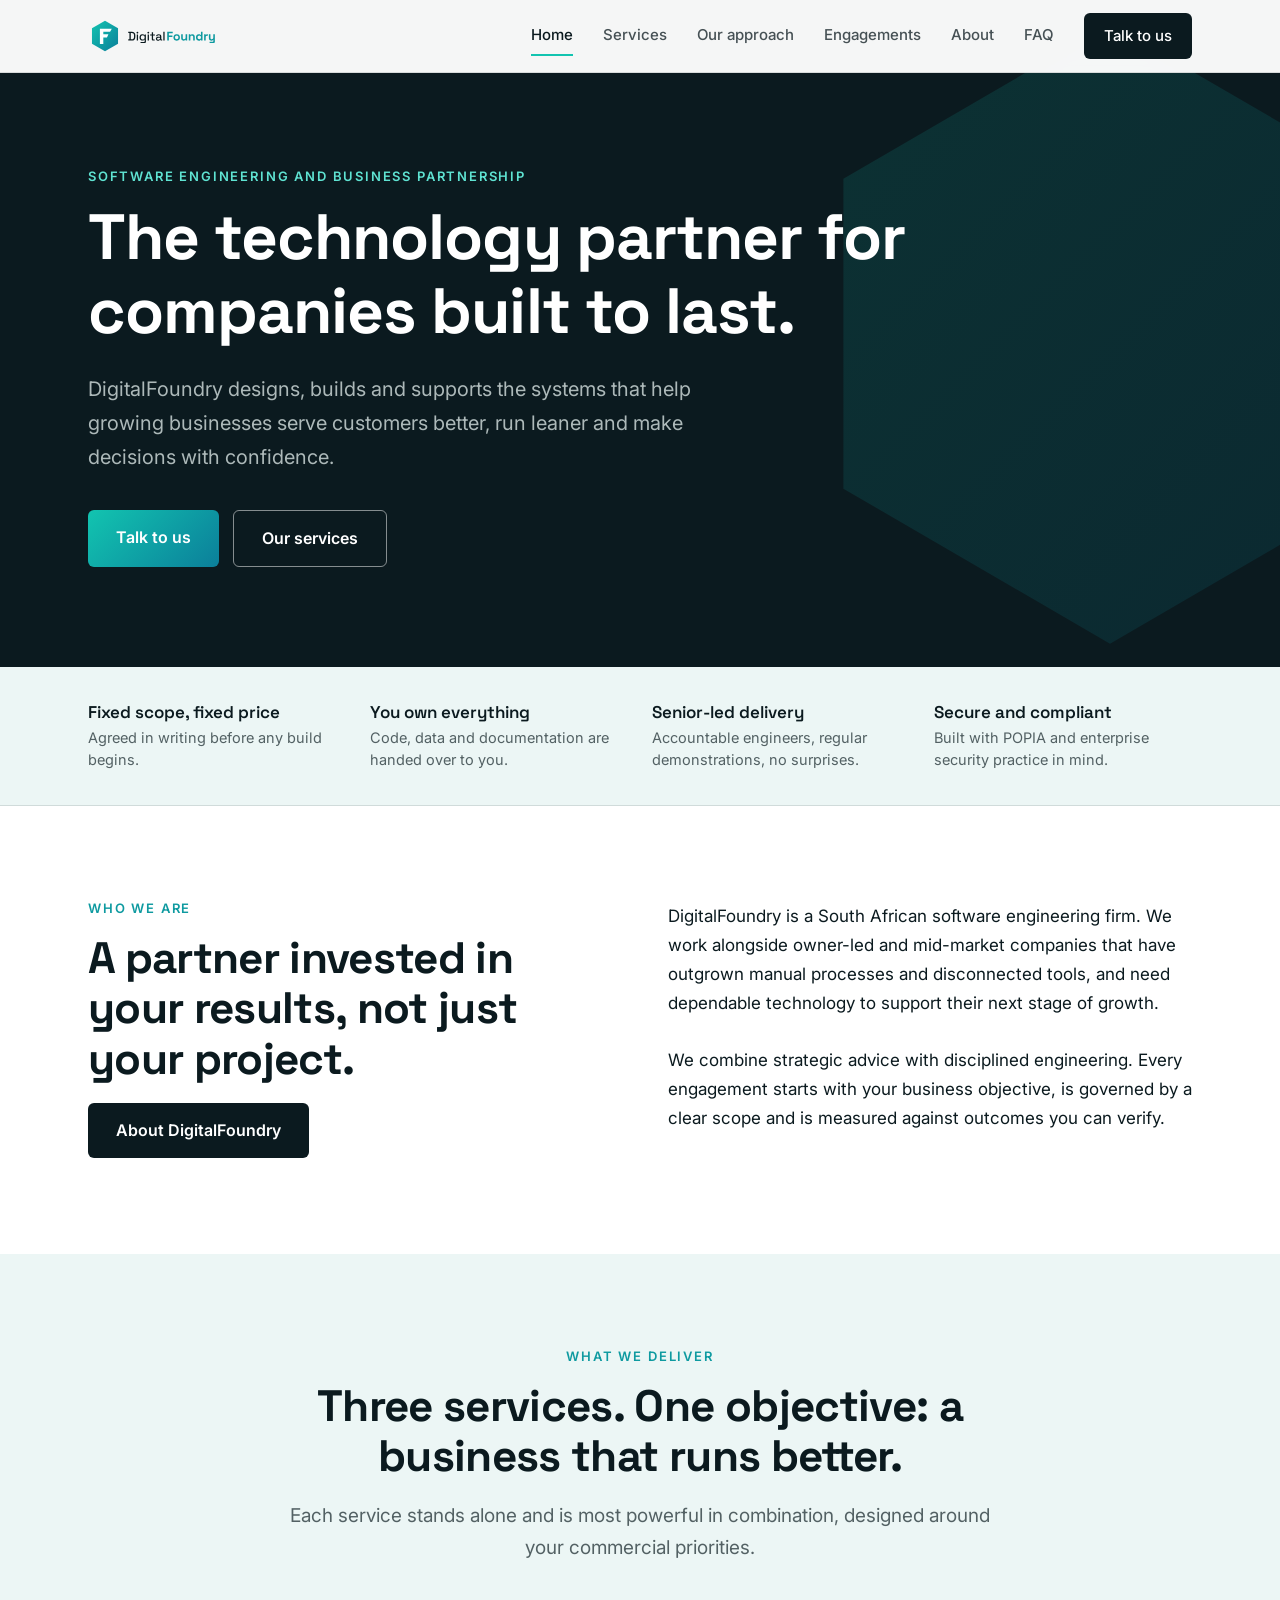
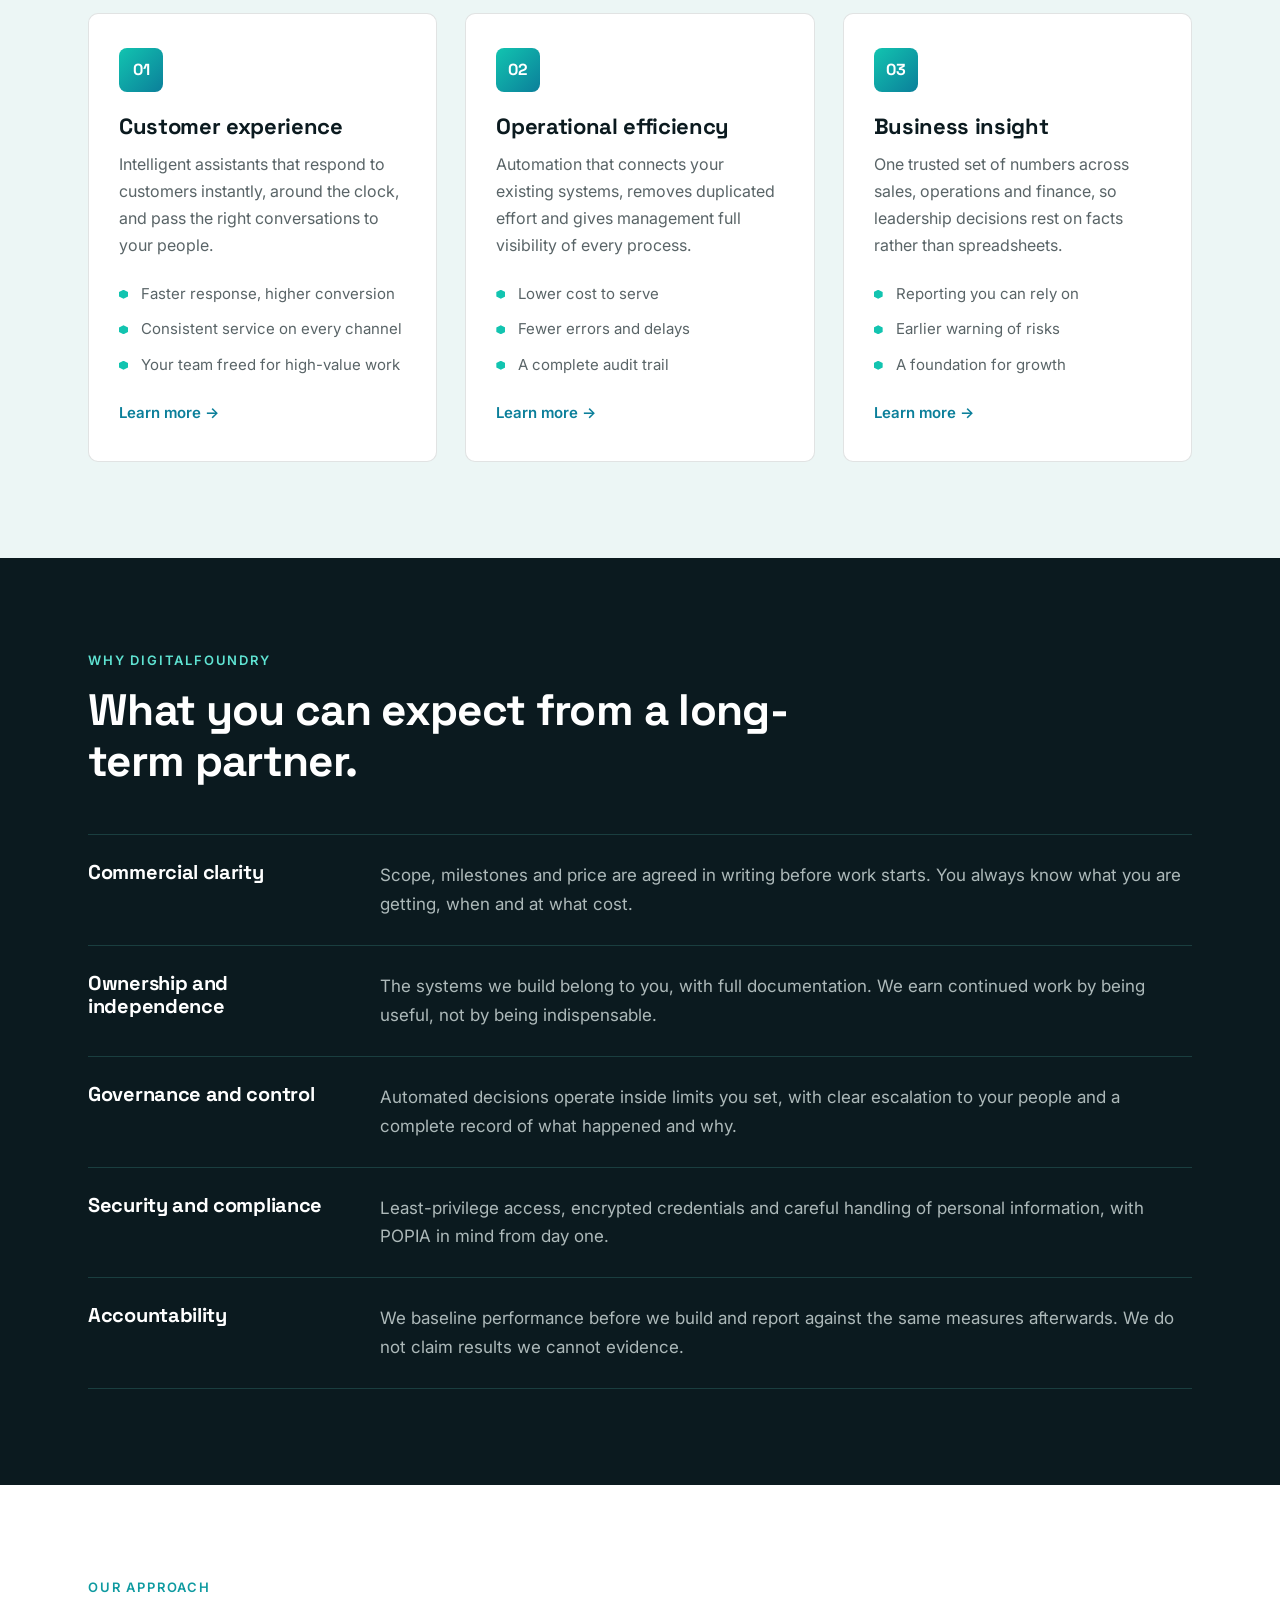
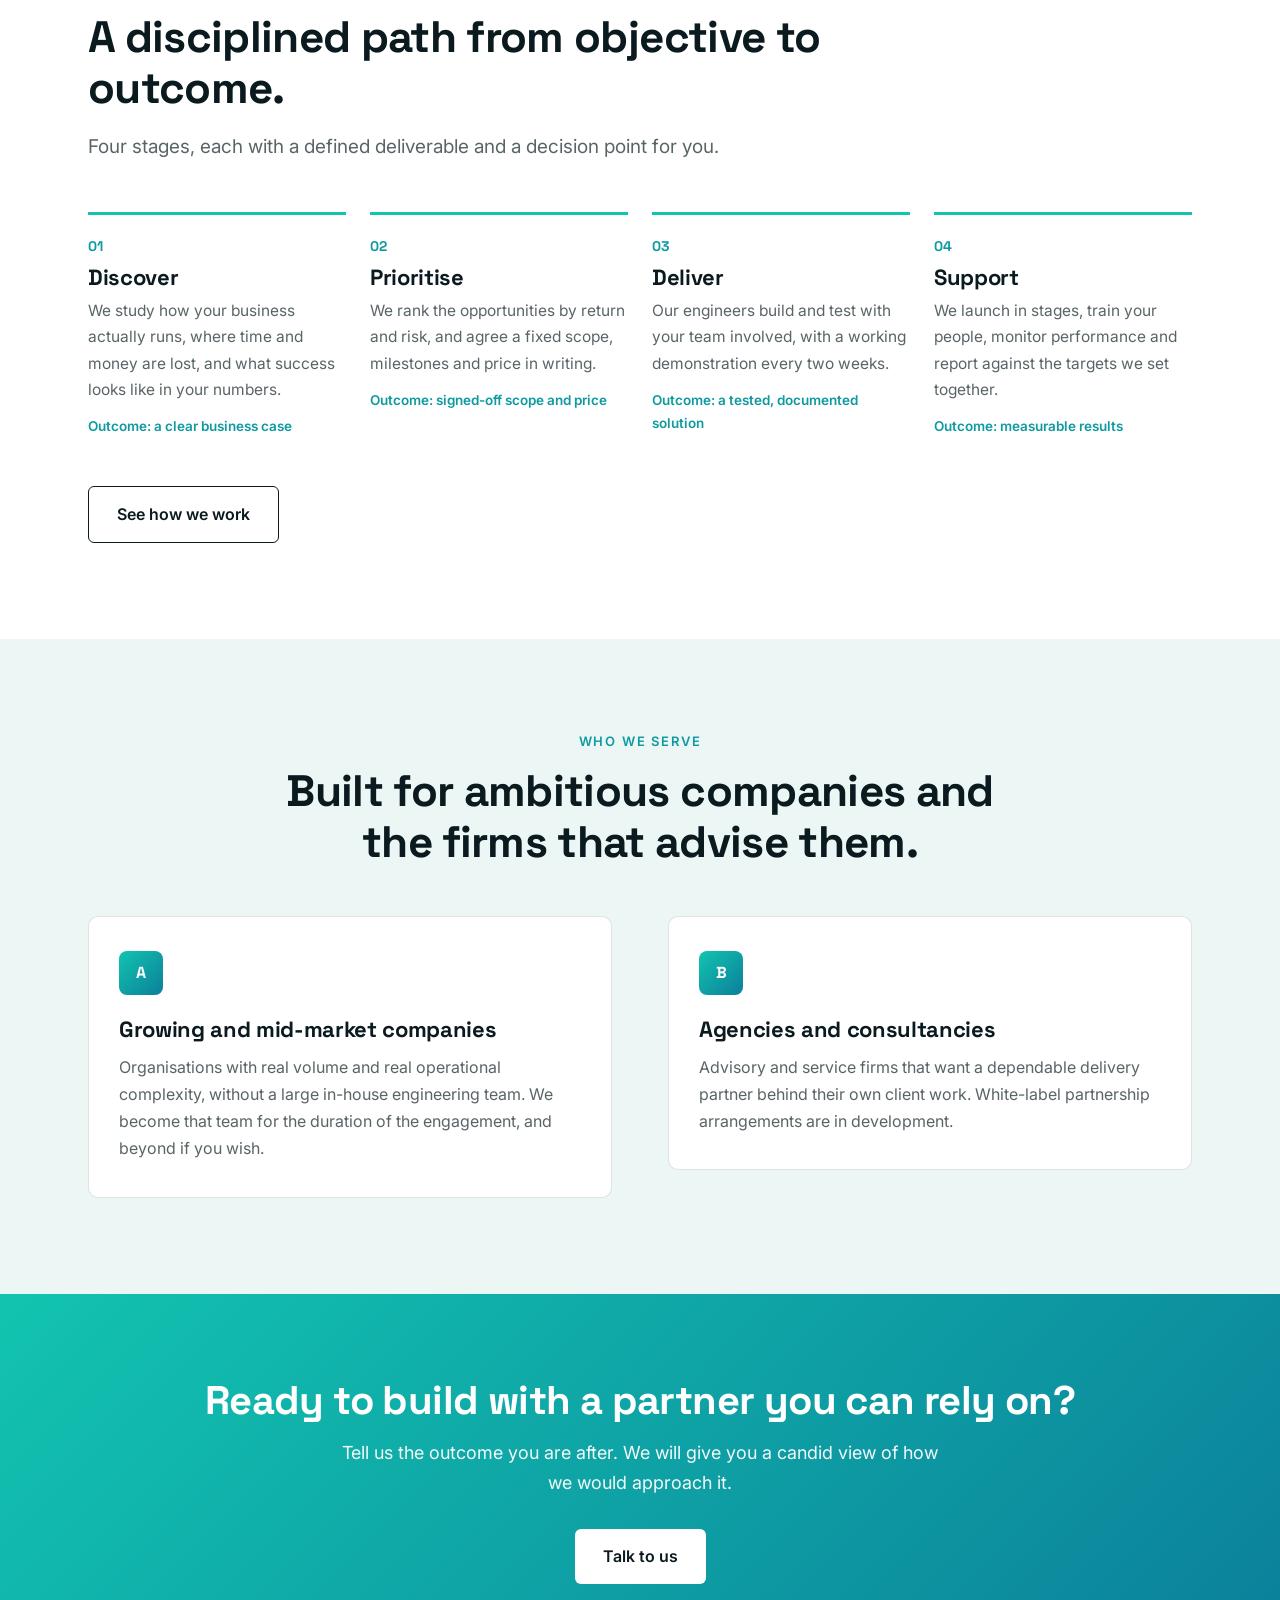
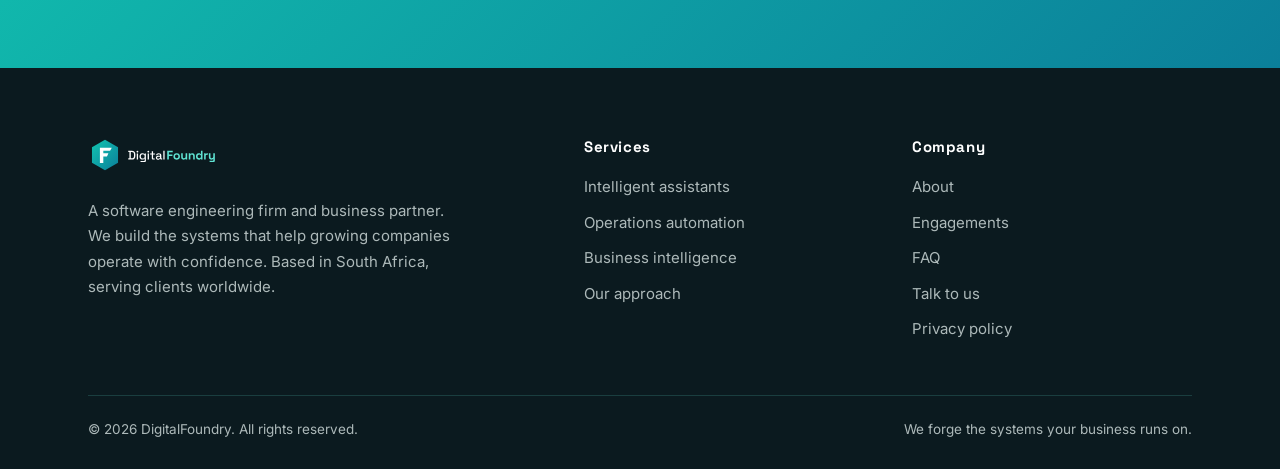
==== commit 3f2443d5: "Corporate redesign: business-outcome copy, light premium layout, simplified navigation Co-Authored-B" ====
--- a/index.html
+++ b/index.html
@@ -3,104 +3,40 @@
 <head>
 <meta charset="UTF-8">
 <meta name="viewport" content="width=device-width, initial-scale=1.0">
-<title>DigitalFoundry — We forge the systems your business runs on</title>
-<meta name="description" content="DigitalFoundry designs and builds custom AI agents, enterprise workflow automation and data infrastructure for owner-led SMEs and mid-market teams. Built in South Africa.">
+<title>DigitalFoundry — Software engineering and business partnership</title>
+<meta name="description" content="DigitalFoundry is a software engineering firm and business partner for growing and mid-market companies. Customer experience, operational efficiency and business insight, delivered at fixed scope. Based in South Africa.">
 <meta name="author" content="DigitalFoundry">
 <link rel="canonical" href="https://yacoobmohammed19.github.io/digitalfoundry-site/">
-<meta property="og:title" content="DigitalFoundry — We forge the systems your business runs on"><meta property="og:description" content="DigitalFoundry designs and builds custom AI agents, enterprise workflow automation and data infrastructure for owner-led SMEs and mid-market teams. Built in South Africa.">
+<meta property="og:title" content="DigitalFoundry — Software engineering and business partnership"><meta property="og:description" content="DigitalFoundry is a software engineering firm and business partner for growing and mid-market companies. Customer experience, operational efficiency and business insight, delivered at fixed scope. Based in South Africa.">
 <meta property="og:url" content="https://yacoobmohammed19.github.io/digitalfoundry-site/"><meta property="og:type" content="website">
 <meta property="og:image" content="https://yacoobmohammed19.github.io/digitalfoundry-site/og.png"><meta name="twitter:card" content="summary_large_image">
 <meta name="theme-color" content="#0B1A1F">
 <link rel="icon" type="image/svg+xml" href="assets/favicon.svg"><link rel="icon" type="image/png" href="favicon.png"><link rel="apple-touch-icon" href="favicon.png">
 <link rel="preconnect" href="https://fonts.googleapis.com"><link rel="preconnect" href="https://fonts.gstatic.com" crossorigin>
-<link href="https://fonts.googleapis.com/css2?family=Inter:wght@400;500;600&family=JetBrains+Mono:wght@400;500&family=Space+Grotesk:wght@400;500;600;700&display=swap" rel="stylesheet">
+<link href="https://fonts.googleapis.com/css2?family=Inter:wght@400;500;600&family=Space+Grotesk:wght@500;600;700&display=swap" rel="stylesheet">
 <link rel="stylesheet" href="css/df.css">
-<script type="application/ld+json">{"@context": "https://schema.org", "@type": "ProfessionalService", "name": "DigitalFoundry", "url": "https://yacoobmohammed19.github.io/digitalfoundry-site/", "logo": "https://yacoobmohammed19.github.io/digitalfoundry-site/assets/logo-light.svg", "description": "DigitalFoundry designs and builds custom AI agents, workflow automation and data infrastructure for owner-led SMEs and mid-market teams.", "areaServed": [{"@type": "Country", "name": "South Africa"}, {"@type": "AdministrativeArea", "name": "Worldwide"}], "slogan": "We forge the systems your business runs on."}</script>
+<script type="application/ld+json">{"@context":"https://schema.org","@type":"ProfessionalService","name":"DigitalFoundry","url":"https://yacoobmohammed19.github.io/digitalfoundry-site/","logo":"https://yacoobmohammed19.github.io/digitalfoundry-site/assets/logo-light.svg","description":"DigitalFoundry is a software engineering firm and business partner for growing and mid-market companies.","areaServed":["South Africa","Worldwide"],"slogan":"We forge the systems your business runs on."}</script>
 </head>
 <body>
-<nav id="site-nav" class="site-nav"></nav>
+<nav id="nav" class="nav"></nav>
 <main>
-<section class="hero"><canvas class="hero-canvas" id="heroCanvas"></canvas><div class="hero-gradient"></div>
-<div class="hero-content"><div>
-<div class="hero-eyebrow">AI agents · Automation · Data infrastructure</div>
-<h1 class="hero-title"><span class="word">We</span><span class="word">forge</span><span class="word">the</span><span class="word highlight">systems</span><span class="word">your</span><span class="word">business</span><span class="word">runs</span><span class="word">on.</span></h1>
-<p class="hero-sub">DigitalFoundry designs, builds and runs production-grade AI agents, workflow automation and data infrastructure for owner-led SMEs and mid-market teams.</p>
-<div class="hero-buttons"><a class="btn-primary" href="contact.html">Start a project <span>→</span></a><a class="btn-outline" href="capabilities.html">Explore capabilities</a></div>
-<div class="pills"><span class="pill"><i></i>Human-in-the-loop by design</span><span class="pill"><i></i>Fixed-scope delivery</span><span class="pill"><i></i>Built in South Africa</span></div>
-</div>
-<div class="console" aria-hidden="true"><div class="bar"><b></b><b></b><b></b><span>foundry / run-log</span></div><pre id="term"></pre></div>
-</div><div class="hero-scroll"><span></span></div></section>
-
-<div class="strip" id="strip"><div class="section-inner">
-<div class="m"><div class="v"><span data-n="4">0</span></div><div class="l">Stage method: Unpack, Prioritise, Forge, Run</div></div>
-<div class="m"><div class="v"><span data-n="3">0</span></div><div class="l">Core disciplines under one roof</div></div>
-<div class="m"><div class="v"><span data-n="24">0</span><span>/7</span></div><div class="l">Always-on agents with monitored hand-off</div></div>
-<div class="m"><div class="v"><span data-n="100">0</span><span>%</span></div><div class="l">Of your data and code stays yours</div></div>
+<section class="hero"><div class="wrap">
+<div class="eyebrow">Software engineering and business partnership</div>
+<h1>The technology partner for companies built to last.</h1>
+<p class="sub">DigitalFoundry designs, builds and supports the systems that help growing businesses serve customers better, run leaner and make decisions with confidence.</p>
+<div class="btns"><a class="btn pri" href="contact.html">Talk to us</a><a class="btn out" href="capabilities.html">Our services</a></div>
+</div></section>
+<div class="strip"><div class="wrap">
+<div><b>Fixed scope, fixed price</b><span>Agreed in writing before any build begins.</span></div>
+<div><b>You own everything</b><span>Code, data and documentation are handed over to you.</span></div>
+<div><b>Senior-led delivery</b><span>Accountable engineers, regular demonstrations, no surprises.</span></div>
+<div><b>Secure and compliant</b><span>Built with POPIA and enterprise security practice in mind.</span></div>
 </div></div>
-<section class="section section-light"><div class="section-inner">
-<div class="grid-2"><div>
-<div class="eyebrow reveal">Who we are</div>
-<h2 class="heading-xl scroll-words">Engineering partners for businesses that have outgrown manual work.</h2>
-<div class="divider-gradient reveal"></div>
-<a href="about.html" class="btn-dark reveal">About DigitalFoundry →</a></div>
-<div class="scroll-stagger">
-<p class="text-body scroll-para">DigitalFoundry is a South African engineering studio. We take the processes your team keeps patching with spreadsheets, inboxes and copy-paste, and turn them into systems that run on their own.</p>
-<p class="text-body scroll-para">We work in a fixed four-stage method, <strong>Unpack, Prioritise, Forge, Run</strong>, with a defined output at the end of every stage. You know what you are getting, what it costs and when it lands before a line of code is written.</p>
-<p class="text-body scroll-para">Agents act inside limits you set and escalate to a person when it matters. Everything we build is logged, documented and handed over. The code, the data and the documentation are yours.</p>
-</div></div>
-</div></section>
-<section class="section section-dark" id="services"><div class="section-inner">
-<div class="text-center"><div class="eyebrow reveal">Capabilities</div>
-<h2 class="heading-lg reveal">Three disciplines. One engineered system.</h2>
-<p class="lead mx reveal">Each capability stands alone and is stronger together. Open a discipline for the full architecture, components and standards.</p></div>
-<div class="grid-3 reveal">
-<a class="card" href="ai-agents.html"><div class="card-icon">01</div><h3>Custom AI agents</h3><p>Purpose-built agents that handle customer conversations and internal work across WhatsApp, web, email and voice, grounded in your own knowledge and bounded by rules you set.</p><span class="card-link">See the architecture →</span></a>
-<a class="card" href="workflow-automation.html"><div class="card-icon">02</div><h3>Enterprise workflow automation</h3><p>Event-driven automation that connects the systems you already use, removes re-keying and adds approval gates and a full audit trail to critical processes.</p><span class="card-link">See the architecture →</span></a>
-<a class="card" href="data-infrastructure.html"><div class="card-icon">03</div><h3>Data infrastructure</h3><p>Governed pipelines, a clean warehouse and a shared metrics layer, so every dashboard and every AI agent answers from the same trusted numbers.</p><span class="card-link">See the architecture →</span></a>
-</div>
-</div></section>
-<section class="section section-alt"><div class="section-inner">
-<div class="eyebrow reveal">Interactive architecture</div><h2 class="heading-lg reveal">See how a forged system fits together.</h2>
-<p class="lead reveal">Select a discipline, then select any component to see how it works and what it connects to.</p>
-<div class="tabs reveal" id="tabs" role="tablist"></div>
-<div class="svc reveal"><div class="panel" id="spec"></div><div class="panel diagram"><div class="hint">▸ INTERACTIVE ARCHITECTURE — select a node</div><svg id="dg" viewBox="0 0 560 360" role="img" aria-label="Architecture diagram"></svg><div class="detail" id="det"></div></div></div>
-</div></section>
-<section class="section section-dark"><div class="section-inner">
-<div class="eyebrow reveal">The method</div><h2 class="heading-lg reveal">Unpack. Prioritise. Forge. Run.</h2>
-<p class="lead reveal">A fixed four-stage path with a defined output at the end of every stage. Select a stage for detail.</p>
-<div class="tl reveal" id="tl"></div>
-<div class="mt-lg reveal"><a href="process.html" class="btn-outline">Full delivery process →</a></div>
-</div></section>
-<section class="section section-light"><div class="section-inner">
-<div class="eyebrow reveal">Engineering principles</div><h2 class="heading-lg reveal">How we build, every time.</h2>
-<p class="lead reveal">The standards that separate a system your team trusts from a demo that impresses once.</p>
-<div class="pr reveal">
-<div><h4>Owned by you</h4><p>Your data, code and documentation are yours. No lock-in, no black boxes.</p></div>
-<div><h4>Human in the loop</h4><p>Agents act inside defined limits and escalate with context when confidence is low.</p></div>
-<div><h4>Observable</h4><p>Logging, alerts and audit trails on every workflow, so you can see what ran and why.</p></div>
-<div><h4>Secure by default</h4><p>Least-privilege access, encrypted secrets, and personal data handled with POPIA in mind.</p></div></div>
-</div></section>
-<section class="section section-alt"><div class="section-inner">
-<div class="text-center"><div class="eyebrow reveal">Where it applies</div><h2 class="heading-lg reveal">The shape of problem we take on.</h2>
-<p class="lead mx reveal">Representative scenarios, with the measures we design against. The full write-ups are on the Work page.</p></div>
-<div class="grid-3 reveal">
-<div class="card"><span class="tag">AI agents · Services</span><h3>After-hours enquiry agent</h3><p>Leads that arrive outside office hours get an immediate, accurate answer and a booked next step.</p><div class="kp"><div><b><span>&lt;</span>1 min</b><small>Target first response, 24/7</small></div><div><b>1</b><small>Inbox for human hand-offs</small></div></div></div>
-<div class="card"><span class="tag">Automation · Operations</span><h3>Quote-to-invoice pipeline</h3><p>Quotes, approvals, invoices and follow-ups flow through one event-driven path with a full audit trail.</p><div class="kp"><div><b>5<span>→</span>1</b><small>Target manual touchpoints per order</small></div><div><b>100<span>%</span></b><small>Steps logged and traceable</small></div></div></div>
-<div class="card"><span class="tag">Data · Mid-market</span><h3>Single source of truth</h3><p>Sales, stock and finance report from one governed metrics layer instead of three competing spreadsheets.</p><div class="kp"><div><b>1</b><small>Definition per business metric</small></div><div><b>Daily</b><small>Refresh, monitored with alerts</small></div></div></div>
-</div><p class="note">Scenarios are illustrative of typical engagements. Figures are design targets we scope against, not published client results.</p>
-</div></section>
-<section class="section section-dark"><div class="section-inner">
-<div class="eyebrow reveal">Planning tool</div><h2 class="heading-lg reveal">Estimate the time an automation could return.</h2><p class="lead reveal">A rough, transparent model to frame the conversation. Adjust the sliders to your business.</p>
-<div class="calc reveal"><div><h3>Hours back to your team</h3><p class="s">Three inputs, one honest formula.</p>
-<div class="sl"><label for="r1">Repetitive tasks per week <b id="v1"></b></label><input type="range" id="r1" min="10" max="500" step="10" value="120"></div>
-<div class="sl"><label for="r2">Minutes spent per task <b id="v2"></b></label><input type="range" id="r2" min="2" max="60" step="1" value="12"></div>
-<div class="sl"><label for="r3">Share of tasks we can automate <b id="v3"></b></label><input type="range" id="r3" min="20" max="90" step="5" value="60"></div></div>
-<div class="res"><div class="big"><span id="o1">0</span> h</div><small>staff hours returned per month</small><div class="big"><span id="o2">0</span> days</div><small>working days per year back in your team's hands</small><div class="fn">Hours = tasks × minutes × automation share × 52 ÷ 12 ÷ 60. A planning estimate, confirmed during Unpack.</div></div></div>
-</div></section>
-<section class="cta"><div class="section-inner"><div class="eyebrow reveal" style="justify-content:center">Start a project</div>
-<h2 class="heading-lg reveal">Got a process that should run itself?</h2><p class="reveal">Tell us what is slowing the business down. We will tell you plainly whether we can fix it, and what it would take.</p>
-<a href="contact.html" class="btn-primary reveal">Start a project <span>→</span></a></div></section>
+<section class="sec "><div class="wrap"><div class="g2"><div><div class=""><div class="eyebrow">Who we are</div><h2 class="h">A partner invested in your results, not just your project.</h2></div>
+<a class="btn dk" href="about.html">About DigitalFoundry</a></div>
+<div class="rv"><p>DigitalFoundry is a South African software engineering firm. We work alongside owner-led and mid-market companies that have outgrown manual processes and disconnected tools, and need dependable technology to support their next stage of growth.</p><br>
+<p>We combine strategic advice with disciplined engineering. Every engagement starts with your business objective, is governed by a clear scope and is measured against outcomes you can verify.</p></div></div></div></section><section class="sec mist"><div class="wrap"><div class="center"><div class="eyebrow">What we deliver</div><h2 class="h">Three services. One objective: a business that runs better.</h2><p class="lead">Each service stands alone and is most powerful in combination, designed around your commercial priorities.</p></div><div class="g3 mt"><a class="card rv" href="ai-agents.html"><div class="ic">01</div><h3>Customer experience</h3><p>Intelligent assistants that respond to customers instantly, around the clock, and pass the right conversations to your people.</p><ul><li>Faster response, higher conversion</li><li>Consistent service on every channel</li><li>Your team freed for high-value work</li></ul><span class="more">Learn more →</span></a><a class="card rv" href="workflow-automation.html"><div class="ic">02</div><h3>Operational efficiency</h3><p>Automation that connects your existing systems, removes duplicated effort and gives management full visibility of every process.</p><ul><li>Lower cost to serve</li><li>Fewer errors and delays</li><li>A complete audit trail</li></ul><span class="more">Learn more →</span></a><a class="card rv" href="data-infrastructure.html"><div class="ic">03</div><h3>Business insight</h3><p>One trusted set of numbers across sales, operations and finance, so leadership decisions rest on facts rather than spreadsheets.</p><ul><li>Reporting you can rely on</li><li>Earlier warning of risks</li><li>A foundation for growth</li></ul><span class="more">Learn more →</span></a></div></div></section><section class="sec dark"><div class="wrap"><div class=""><div class="eyebrow">Why DigitalFoundry</div><h2 class="h">What you can expect from a long-term partner.</h2></div><div class="mt"><div class="rule rv"><h4>Commercial clarity</h4><p>Scope, milestones and price are agreed in writing before work starts. You always know what you are getting, when and at what cost.</p></div><div class="rule rv"><h4>Ownership and independence</h4><p>The systems we build belong to you, with full documentation. We earn continued work by being useful, not by being indispensable.</p></div><div class="rule rv"><h4>Governance and control</h4><p>Automated decisions operate inside limits you set, with clear escalation to your people and a complete record of what happened and why.</p></div><div class="rule rv"><h4>Security and compliance</h4><p>Least-privilege access, encrypted credentials and careful handling of personal information, with POPIA in mind from day one.</p></div><div class="rule rv"><h4>Accountability</h4><p>We baseline performance before we build and report against the same measures afterwards. We do not claim results we cannot evidence.</p></div></div></div></section><section class="sec "><div class="wrap"><div class=""><div class="eyebrow">Our approach</div><h2 class="h">A disciplined path from objective to outcome.</h2><p class="lead">Four stages, each with a defined deliverable and a decision point for you.</p></div><div class="mt"><div class="steps rv"><div class="step"><h4>Discover</h4><p>We study how your business actually runs, where time and money are lost, and what success looks like in your numbers.</p><small>Outcome: a clear business case</small></div><div class="step"><h4>Prioritise</h4><p>We rank the opportunities by return and risk, and agree a fixed scope, milestones and price in writing.</p><small>Outcome: signed-off scope and price</small></div><div class="step"><h4>Deliver</h4><p>Our engineers build and test with your team involved, with a working demonstration every two weeks.</p><small>Outcome: a tested, documented solution</small></div><div class="step"><h4>Support</h4><p>We launch in stages, train your people, monitor performance and report against the targets we set together.</p><small>Outcome: measurable results</small></div></div></div><div class="mt"><a class="btn ol" href="process.html">See how we work</a></div></div></section><section class="sec mist"><div class="wrap"><div class="center"><div class="eyebrow">Who we serve</div><h2 class="h">Built for ambitious companies and the firms that advise them.</h2></div><div class="g2 mt"><div class="card rv"><div class="ic">A</div><h3>Growing and mid-market companies</h3><p>Organisations with real volume and real operational complexity, without a large in-house engineering team. We become that team for the duration of the engagement, and beyond if you wish.</p></div><div class="card rv"><div class="ic">B</div><h3>Agencies and consultancies</h3><p>Advisory and service firms that want a dependable delivery partner behind their own client work. White-label partnership arrangements are in development.</p></div></div></div></section><section class="cta"><div class="wrap"><h2>Ready to build with a partner you can rely on?</h2><p>Tell us the outcome you are after. We will give you a candid view of how we would approach it.</p><a class="btn" href="contact.html">Talk to us</a></div></section>
 </main>
-<footer id="site-footer" class="site-footer"></footer>
+<footer id="foot" class="foot"></footer>
 <script src="js/df.js"></script>
 </body></html>
--- a/css/df.css
+++ b/css/df.css
@@ -1,247 +1,100 @@
-/* ══════════════════════════════════════════
-   DigitalFoundry — Shared Stylesheet
-   We forge the systems your business runs on.
-   ══════════════════════════════════════════ */
-:root{--teal:#12C4B0;--cyan:#0B7F9A;--ft:#0E9AA0;--ink:#0B1A1F;--mint:#5FE3D2;--mist:#ECF6F5;
---ink2:#0F2127;--line:rgba(95,227,210,.14);--mut:rgba(236,246,245,.68);--g:linear-gradient(135deg,#12C4B0,#0B7F9A);
---lline:rgba(11,26,31,.12);--lmut:rgba(11,26,31,.68);--ease:cubic-bezier(.16,1,.3,1)}
+/* DigitalFoundry - corporate stylesheet (v3) */
+:root{--teal:#12C4B0;--cyan:#0B7F9A;--ft:#0E9AA0;--ink:#0B1A1F;--mint:#5FE3D2;--mist:#ECF6F5;--g:linear-gradient(135deg,#12C4B0,#0B7F9A);
+--mut:rgba(11,26,31,.68);--line:rgba(11,26,31,.12);--dmut:rgba(236,246,245,.72);--dline:rgba(95,227,210,.18)}
 *,*::before,*::after{box-sizing:border-box;margin:0;padding:0}
 html{scroll-behavior:smooth;scroll-padding-top:84px}
-body{font:400 16.5px/1.7 Inter,system-ui,sans-serif;color:var(--mist);background:var(--ink);overflow-x:hidden;-webkit-font-smoothing:antialiased}
+body{font:400 17px/1.7 Inter,system-ui,sans-serif;color:var(--ink);background:#fff;-webkit-font-smoothing:antialiased;overflow-x:hidden}
 img,svg{max-width:100%}a{text-decoration:none;color:inherit}ul{list-style:none}button{font:inherit;color:inherit;cursor:pointer;background:none;border:0}
-h1,h2,h3,h4{font-family:'Space Grotesk',system-ui,sans-serif;line-height:1.1;letter-spacing:-.02em;color:#fff}
-.mono{font-family:'JetBrains Mono',monospace}
-
-/* canvas / grain / cursor */
-.global-canvas{position:fixed;inset:0;width:100%;height:100%;z-index:0;pointer-events:none;opacity:.55}
-.grain{position:fixed;inset:0;pointer-events:none;z-index:9000;opacity:.035;background-image:url("data:image/svg+xml,%3Csvg viewBox='0 0 256 256' xmlns='http://www.w3.org/2000/svg'%3E%3Cfilter id='n'%3E%3CfeTurbulence type='fractalNoise' baseFrequency='0.9' numOctaves='4' stitchTiles='stitch'/%3E%3C/filter%3E%3Crect width='100%25' height='100%25' filter='url(%23n)'/%3E%3C/svg%3E")}
-.cursor-dot,.cursor-ring{position:fixed;top:0;left:0;border-radius:50%;pointer-events:none}
-.cursor-dot{width:8px;height:8px;background:var(--teal);z-index:9999;mix-blend-mode:difference;margin:-4px 0 0 -4px}
-.cursor-ring{width:40px;height:40px;border:2px solid rgba(18,196,176,.5);z-index:9998;margin:-20px 0 0 -20px;transition:width .3s,height .3s,margin .3s,border-color .3s}
-.cursor-ring.hovering{width:60px;height:60px;margin:-30px 0 0 -30px;border-color:rgba(95,227,210,.85)}
-@media(hover:hover) and (pointer:fine){body.has-cursor,body.has-cursor a,body.has-cursor button{cursor:none}}
-@media(hover:none),(max-width:768px){.cursor-dot,.cursor-ring{display:none}}
-
-/* navigation */
-.site-nav{position:fixed;top:0;left:0;right:0;z-index:100;padding:1rem 0;transition:all .4s var(--ease);border-bottom:1px solid transparent}
-.site-nav.scrolled{background:rgba(11,26,31,.86);backdrop-filter:blur(18px) saturate(160%);-webkit-backdrop-filter:blur(18px) saturate(160%);border-color:var(--line);padding:.55rem 0}
-.nav-inner{max-width:1320px;margin:0 auto;padding:0 2rem;display:flex;justify-content:space-between;align-items:center;gap:2rem}
+h1,h2,h3,h4{font-family:'Space Grotesk',system-ui,sans-serif;line-height:1.15;letter-spacing:-.015em;color:var(--ink)}
+.wrap{max-width:1160px;margin:0 auto;padding:0 28px}
+.sec{padding:96px 0}.sec.mist{background:var(--mist)}.sec.dark{background:var(--ink);color:var(--mist)}
+.dark h2,.dark h3,.dark h4{color:#fff}
+.eyebrow{font:600 13px/1 Inter,sans-serif;letter-spacing:.14em;text-transform:uppercase;color:var(--ft);margin-bottom:18px}
+.dark .eyebrow,.hero .eyebrow{color:var(--mint)}
+h2.h{font-size:clamp(30px,4vw,44px);margin-bottom:18px;max-width:780px}
+.lead{font-size:19px;color:var(--mut);max-width:720px}.dark .lead{color:var(--dmut)}
+.center{text-align:center}.center .lead,.center h2.h{margin-left:auto;margin-right:auto}
+.mt{margin-top:48px}
+/* nav */
+.nav{position:fixed;top:0;left:0;right:0;z-index:50;background:rgba(255,255,255,.96);backdrop-filter:blur(8px);border-bottom:1px solid var(--line)}
+.nav-in{display:flex;align-items:center;justify-content:space-between;height:72px}
 .nav-logo img{height:34px;display:block}
-.nav-links{display:flex;align-items:center;gap:1.7rem}
-.nav-links a{font-size:.88rem;font-weight:500;color:var(--mut);position:relative;padding:.35rem 0;white-space:nowrap;transition:color .3s}
-.nav-links a::after{content:"";position:absolute;bottom:-4px;left:0;width:0;height:2px;background:var(--teal);transition:width .3s}
-.nav-links a:hover,.nav-links a.active{color:#fff}.nav-links a:hover::after,.nav-links a.active::after{width:100%}
-.nav-links .nav-cta{padding:.6rem 1.3rem;border-radius:100px;background:var(--g);color:#fff;font-weight:600;box-shadow:0 4px 20px rgba(18,196,176,.28);transition:transform .3s,box-shadow .3s}
-.nav-links .nav-cta::after{display:none}.nav-links .nav-cta:hover{transform:translateY(-2px);box-shadow:0 8px 30px rgba(18,196,176,.4)}
-.mobile-toggle{display:none;flex-direction:column;gap:5px;padding:8px}.mobile-toggle span{width:24px;height:2px;background:#fff;display:block}
-.mobile-menu{position:fixed;inset:0;background:var(--ink);z-index:200;display:flex;flex-direction:column;justify-content:center;align-items:center;gap:1.4rem;opacity:0;pointer-events:none;transition:opacity .3s}
-.mobile-menu.open{opacity:1;pointer-events:auto}
-.mobile-menu a{font:600 1.7rem 'Space Grotesk';color:#fff}.mobile-menu a:hover{color:var(--mint)}
-.mobile-menu-close{position:absolute;top:1.2rem;right:1.6rem;font-size:2.4rem;color:#fff}
-@media(max-width:1060px){.nav-links{display:none}.mobile-toggle{display:flex}}
-
-/* layout */
-main{position:relative;z-index:1}
-.section{padding:120px 0;position:relative;z-index:1}
-.section-inner{max-width:1180px;margin:0 auto;padding:0 28px}
-.section-dark{background:var(--ink)}
-.section-alt{background:linear-gradient(180deg,var(--ink2),var(--ink));border-block:1px solid var(--line)}
-.section-light{background:var(--mist);color:var(--ink)}
-.section-light h1,.section-light h2,.section-light h3,.section-light h4{color:var(--ink)}
-.section-light .text-muted,.section-light .lead{color:var(--lmut)}
-.grid-2{display:grid;grid-template-columns:1fr 1fr;gap:64px;align-items:start}
-.grid-3{display:grid;grid-template-columns:repeat(3,1fr);gap:22px}
-.grid-4{display:grid;grid-template-columns:repeat(4,1fr);gap:22px}
-.text-center{text-align:center}.mx{margin-left:auto;margin-right:auto}
-.mt-md{margin-top:2rem}.mt-lg{margin-top:3.5rem}
-@media(max-width:960px){.grid-2,.grid-3,.grid-4{grid-template-columns:1fr;gap:28px}.section{padding:84px 0}}
-@media(min-width:620px) and (max-width:960px){.grid-4{grid-template-columns:1fr 1fr}}
-
-.eyebrow{font:500 12.5px/1 'JetBrains Mono',monospace;color:var(--mint);letter-spacing:.16em;text-transform:uppercase;margin-bottom:22px;display:flex;align-items:center;gap:12px}
-.eyebrow::before{content:"";width:28px;height:1px;background:currentColor}
-.text-center .eyebrow{justify-content:center}
-.section-light .eyebrow{color:var(--cyan)}
-.heading-xl{font-size:clamp(34px,4.8vw,58px);font-weight:600;margin-bottom:18px;max-width:860px}
-.heading-lg{font-size:clamp(30px,4vw,48px);font-weight:600;margin-bottom:18px;max-width:820px}
-.text-center .heading-lg,.text-center .heading-xl,.text-center .lead{margin-left:auto;margin-right:auto}
-.lead{max-width:660px;color:var(--mut);font-size:18px;margin-bottom:52px}
-.text-body{color:var(--mut);margin-bottom:1.1rem}.section-light .text-body{color:var(--lmut)}
-.text-body strong{color:#fff}.section-light .text-body strong{color:var(--ink)}
-.divider-gradient{height:3px;width:90px;background:var(--g);border-radius:3px;margin:1.6rem 0}
-.text-center .divider-gradient{margin-left:auto;margin-right:auto}
-
+.nav-links{display:flex;align-items:center;gap:30px;font-size:15px;font-weight:500}
+.nav-links a{color:rgba(11,26,31,.75);padding:6px 0;border-bottom:2px solid transparent}
+.nav-links a:hover,.nav-links a.active{color:var(--ink);border-color:var(--teal)}
+.nav-links a.cta-n{background:var(--ink);color:#fff;padding:10px 20px;border-radius:6px;border:0}
+.nav-links a.cta-n:hover{background:var(--cyan)}
+.burger{display:none;width:44px;height:44px;flex-direction:column;justify-content:center;gap:5px;align-items:center}
+.burger span{width:22px;height:2px;background:var(--ink)}
+.mm{display:none;position:fixed;inset:0;background:#fff;z-index:60;padding:90px 32px;flex-direction:column;gap:20px;font:600 24px 'Space Grotesk',sans-serif}
+.mm.open{display:flex}.mm button{position:absolute;top:18px;right:22px;font-size:34px}
+/* buttons */
+.btn{display:inline-block;padding:14px 28px;border-radius:6px;font-weight:600;font-size:16px;transition:.2s}
+.btn.pri{background:var(--g);color:#fff}.btn.pri:hover{filter:brightness(1.08);transform:translateY(-1px)}
+.btn.out{border:1.5px solid rgba(255,255,255,.5);color:#fff}.btn.out:hover{background:rgba(255,255,255,.1)}
+.btn.dk{background:var(--ink);color:#fff}.btn.dk:hover{background:var(--cyan)}
+.btn.ol{border:1.5px solid var(--ink)}.btn.ol:hover{background:var(--ink);color:#fff}
 /* hero */
-.hero{position:relative;min-height:100vh;display:flex;align-items:center;overflow:hidden;padding:150px 0 110px;z-index:1;background:var(--ink)}
-.hero-canvas{position:absolute;inset:0;width:100%;height:100%}
-.hero-gradient{position:absolute;inset:0;background:radial-gradient(55% 60% at 85% 0%,rgba(18,196,176,.22),transparent 70%),radial-gradient(45% 50% at 0% 100%,rgba(11,127,154,.26),transparent 70%)}
-.hero::after{content:"";position:absolute;inset:0;background-image:linear-gradient(var(--line) 1px,transparent 1px),linear-gradient(90deg,var(--line) 1px,transparent 1px);background-size:64px 64px;opacity:.26;-webkit-mask-image:radial-gradient(70% 70% at 70% 30%,#000,transparent);mask-image:radial-gradient(70% 70% at 70% 30%,#000,transparent);pointer-events:none}
-.hero-content{position:relative;z-index:2;max-width:1180px;margin:0 auto;padding:0 28px;width:100%;display:grid;grid-template-columns:1.1fr .9fr;gap:48px;align-items:center}
-.hero-eyebrow{font:500 12.5px/1 'JetBrains Mono',monospace;color:var(--mint);letter-spacing:.16em;text-transform:uppercase;margin-bottom:24px}
-.hero-title{font-size:clamp(42px,6vw,80px);font-weight:700;letter-spacing:-.035em}
-.hero-title .word{display:inline-block;opacity:0;transform:translateY(34px);transition:opacity .7s var(--ease),transform .7s var(--ease);margin-right:.22em}
-.hero-title .word.visible{opacity:1;transform:none}
-.hero-title .highlight{background:linear-gradient(90deg,var(--teal),var(--mint));-webkit-background-clip:text;background-clip:text;color:transparent}
-.hero-sub{max-width:540px;margin:26px 0 38px;font-size:19px;color:var(--mut)}
-.hero-buttons{display:flex;gap:14px;flex-wrap:wrap}
-.hero-mini{min-height:0;padding:170px 0 90px}
-.hero-mini .hero-content{display:block;max-width:1180px}
-.hero-mini .hero-title{font-size:clamp(36px,5vw,64px);max-width:900px}
-.hero-mini .hero-sub{margin-bottom:0;max-width:680px}
-.hero-scroll{position:absolute;bottom:26px;left:50%;z-index:2}
-.hero-scroll span{display:block;width:22px;height:36px;border:2px solid rgba(95,227,210,.4);border-radius:12px;position:relative}
-.hero-scroll span::after{content:"";position:absolute;top:6px;left:50%;width:3px;height:7px;margin-left:-1.5px;border-radius:2px;background:var(--mint);animation:sc 1.8s infinite}
-@keyframes sc{0%{opacity:1;transform:translateY(0)}100%{opacity:0;transform:translateY(12px)}}
-.pills{display:flex;gap:10px;flex-wrap:wrap;margin-top:42px}
-.pill{font:500 12px/1 'JetBrains Mono',monospace;padding:9px 13px;border:1px solid var(--line);border-radius:99px;color:var(--mut);background:rgba(236,246,245,.03)}
-.pill i{display:inline-block;width:6px;height:6px;border-radius:50%;background:var(--teal);margin-right:8px;box-shadow:0 0 8px var(--teal)}
-@media(max-width:960px){.hero-content{grid-template-columns:1fr}.hero{min-height:0;padding:130px 0 90px}.hero-scroll{display:none}}
-
-/* terminal console */
-.console{border:1px solid var(--line);border-radius:16px;background:rgba(15,33,39,.78);backdrop-filter:blur(8px);box-shadow:0 30px 80px rgba(0,0,0,.4);overflow:hidden}
-.console .bar{display:flex;gap:7px;padding:13px 16px;border-bottom:1px solid var(--line);align-items:center}
-.console .bar b{width:10px;height:10px;border-radius:50%;background:rgba(236,246,245,.15)}
-.console .bar span{margin-left:10px;font:12px 'JetBrains Mono';color:var(--mut)}
-.console pre{padding:22px 20px;font:13px/1.9 'JetBrains Mono',monospace;min-height:268px;white-space:pre-wrap;color:var(--mut)}
-.console .d{color:rgba(236,246,245,.4)}.console .k{color:var(--mint)}.console .ok{color:var(--teal)}
-.console .cur{display:inline-block;width:8px;height:15px;background:var(--mint);vertical-align:-2px;margin-left:4px;animation:bl 1s steps(1) infinite}
-@keyframes bl{50%{opacity:0}}
-
-/* buttons */
-.btn-primary,.btn-outline,.btn-dark{display:inline-flex;align-items:center;gap:10px;padding:15px 28px;border-radius:100px;font-weight:600;font-size:15px;transition:transform .3s,box-shadow .3s,background .3s}
-.btn-primary{background:var(--g);color:#fff;box-shadow:0 6px 24px rgba(18,196,176,.25)}
-.btn-primary:hover{transform:translateY(-3px);box-shadow:0 14px 38px rgba(18,196,176,.38)}
-.btn-outline{border:1px solid rgba(95,227,210,.4);color:var(--mint)}.btn-outline:hover{background:rgba(95,227,210,.09);transform:translateY(-3px)}
-.btn-dark{background:var(--ink);color:#fff}.btn-dark:hover{transform:translateY(-3px);box-shadow:0 14px 34px rgba(11,26,31,.3)}
-.section-light .btn-outline{border-color:var(--cyan);color:var(--cyan)}.section-light .btn-outline:hover{background:rgba(11,127,154,.07)}
-
-/* reveal + scroll words */
-.reveal{opacity:0;transform:translateY(26px);transition:opacity .8s var(--ease),transform .8s var(--ease)}
-.reveal.visible{opacity:1;transform:none}
-.scroll-words .sw{opacity:.22;transition:opacity .5s}.scroll-words .sw.lit{opacity:1}
-.scroll-para{opacity:0;transform:translateY(20px);transition:opacity .8s var(--ease),transform .8s var(--ease)}.scroll-para.visible{opacity:1;transform:none}
-
-/* stats strip */
-.strip{border-block:1px solid var(--line);background:rgba(15,33,39,.7);position:relative;z-index:1}
-.strip .section-inner{display:grid;grid-template-columns:repeat(4,1fr)}
-.strip .m{padding:36px 26px;border-right:1px solid var(--line)}.strip .m:last-child{border-right:0}
-.strip .v{font:600 clamp(36px,4vw,52px)/1 'Space Grotesk';color:#fff;letter-spacing:-.03em}.strip .v span:last-child:not(:first-child){color:var(--mint)}
-.strip .l{font-size:13.5px;color:var(--mut);margin-top:10px}
-@media(max-width:960px){.strip .section-inner{grid-template-columns:1fr 1fr}.strip .m{border-bottom:1px solid var(--line)}}
-
-/* cards */
-.card{position:relative;border:1px solid var(--line);border-radius:20px;padding:34px;background:linear-gradient(170deg,rgba(236,246,245,.055),rgba(236,246,245,.012));transition:transform .35s var(--ease),border-color .3s,box-shadow .3s;overflow:hidden;display:flex;flex-direction:column}
-.card::before{content:"";position:absolute;top:0;left:0;right:0;height:3px;background:var(--g);transform:scaleX(0);transform-origin:left;transition:transform .45s var(--ease)}
-.card:hover{transform:translateY(-6px);border-color:rgba(95,227,210,.4);box-shadow:0 24px 60px rgba(0,0,0,.35)}.card:hover::before{transform:scaleX(1)}
-.card h3{font-size:23px;margin:16px 0 10px}.card p{font-size:15px;color:var(--mut)}
-.card-icon{width:52px;height:52px;border-radius:14px;background:rgba(18,196,176,.12);border:1px solid rgba(95,227,210,.25);display:grid;place-items:center;font:600 22px 'Space Grotesk';color:var(--mint)}
-.card-link{margin-top:auto;padding-top:22px;font-weight:600;font-size:14.5px;color:var(--mint);display:inline-flex;gap:8px;transition:gap .3s}.card-link:hover{gap:14px}
-.card .tag{font:500 11.5px 'JetBrains Mono';color:var(--mint);letter-spacing:.1em;text-transform:uppercase}
-.card ul.checks{margin-top:16px;display:grid;gap:9px;font-size:14px}
-ul.checks li{padding-left:22px;position:relative;color:var(--mut)}ul.checks li::before{content:"→";position:absolute;left:0;color:var(--teal)}
-.section-light .card{background:#fff;border-color:var(--lline);box-shadow:0 10px 36px rgba(11,26,31,.06)}
-.section-light .card p,.section-light ul.checks li{color:var(--lmut)}
-.section-light .card-icon{background:rgba(18,196,176,.1);color:var(--cyan);border-color:rgba(11,127,154,.25)}
-.section-light .card-link{color:var(--cyan)}.section-light .card:hover{border-color:var(--teal);box-shadow:0 24px 60px rgba(11,127,154,.15)}
-.card .kp{display:grid;grid-template-columns:1fr 1fr;gap:14px;margin-top:auto;padding-top:26px}
-.card .kp div{border-top:1px solid var(--line);padding-top:14px}.card .kp b{display:block;font:600 28px 'Space Grotesk';color:#fff;letter-spacing:-.03em}.card .kp b span{color:var(--mint)}.card .kp small{font-size:12px;color:var(--mut)}
-.note{margin-top:22px;font-size:13px;color:rgba(236,246,245,.5);max-width:760px}.section-light .note{color:var(--lmut)}
-
-/* principles */
-.pr{display:grid;grid-template-columns:repeat(4,1fr);gap:24px}
-.pr div{border-top:2px solid var(--teal);padding-top:20px}.pr h4{font-size:19px;margin-bottom:8px}.pr p{font-size:14.5px;color:var(--mut)}
-.section-light .pr p{color:var(--lmut)}
-@media(max-width:960px){.pr{grid-template-columns:1fr 1fr}}@media(max-width:560px){.pr{grid-template-columns:1fr}}
-
-/* architecture explorer */
-.tabs{display:flex;gap:10px;flex-wrap:wrap;margin-bottom:26px}
-.tab{padding:11px 20px;border:1px solid var(--line);border-radius:99px;font-size:14px;font-weight:500;color:var(--mut);transition:.25s}
-.tab:hover{border-color:rgba(95,227,210,.5);color:#fff}.tab.on{background:var(--g);border-color:transparent;color:#fff}
-.svc{display:grid;grid-template-columns:.9fr 1.1fr;gap:22px}
-.panel{border:1px solid var(--line);border-radius:20px;padding:32px;background:rgba(15,33,39,.7)}
-.panel h3{font-size:28px;margin-bottom:12px}.panel>p{color:var(--mut);font-size:15.5px;margin-bottom:22px}
-.spec{display:grid;gap:0}.spec li{display:grid;grid-template-columns:110px 1fr;gap:16px;padding:13px 0;border-top:1px solid var(--line);font-size:14px}
-.spec b{font:500 12px 'JetBrains Mono';color:var(--mint);letter-spacing:.06em;text-transform:uppercase;padding-top:2px}.spec span{color:rgba(236,246,245,.82)}
-.diagram{position:relative;padding:22px}.diagram .hint{font:11.5px 'JetBrains Mono';color:var(--mut);letter-spacing:.1em;margin-bottom:8px}
-.diagram svg{width:100%;height:auto;display:block}
-.zone{fill:rgba(18,196,176,.03);stroke:rgba(95,227,210,.2);stroke-dasharray:4 5}.zl{font:10px 'JetBrains Mono';fill:rgba(95,227,210,.55);letter-spacing:.12em}
-.edge{fill:none;stroke:rgba(95,227,210,.2);stroke-width:1.5}
-.flow{fill:none;stroke:var(--teal);stroke-width:1.8;stroke-dasharray:5 9;animation:fl 1.4s linear infinite}@keyframes fl{to{stroke-dashoffset:-14}}
-.node{cursor:pointer;outline:0}.node rect{fill:#0F2127;stroke:rgba(95,227,210,.28);transition:.25s}
-.node text{font:600 13px 'Space Grotesk';fill:#fff}.node text.sm{font:400 10.5px 'JetBrains Mono';fill:rgba(236,246,245,.6)}
-.node:hover rect,.node.on rect,.node:focus rect{stroke:var(--teal);fill:#12313a}
-.detail{margin-top:14px;padding:16px 18px;border:1px solid var(--line);border-radius:12px;background:rgba(18,196,176,.06);font-size:14px;color:rgba(236,246,245,.85);min-height:84px}
-.detail b{display:block;color:var(--mint);font:500 12px 'JetBrains Mono';letter-spacing:.08em;text-transform:uppercase;margin-bottom:6px}
-@media(max-width:960px){.svc{grid-template-columns:1fr}}@media(max-width:560px){.spec li{grid-template-columns:1fr;gap:2px}}
-
-/* engagement + timeline */
-.eng{display:grid;grid-template-columns:repeat(3,1fr);gap:20px}
-.model{text-align:left;border:1px solid var(--line);border-radius:20px;padding:30px;background:rgba(236,246,245,.03);transition:.3s}
-.model:hover{border-color:rgba(95,227,210,.4);transform:translateY(-4px)}
-.model.on{border-color:var(--teal);background:linear-gradient(170deg,rgba(18,196,176,.15),rgba(11,127,154,.05));box-shadow:0 20px 60px rgba(18,196,176,.12)}
-.model .t{font:500 11.5px 'JetBrains Mono';color:var(--mint);letter-spacing:.12em;text-transform:uppercase}.model h3{font-size:26px;margin:10px 0}
-.model p{font-size:14.5px;color:var(--mut)}.model ul{margin-top:16px;display:grid;gap:8px;font-size:13.5px;color:rgba(236,246,245,.8)}
-.model li{padding-left:18px;position:relative}.model li::before{content:"✓";position:absolute;left:0;color:var(--teal)}
-.fit{display:grid;grid-template-columns:repeat(3,1fr);gap:20px;margin-top:20px}
-.fit div{border-left:2px solid var(--teal);padding:4px 0 4px 20px}.fit h4{font:500 12px 'JetBrains Mono';color:var(--mint);letter-spacing:.1em;text-transform:uppercase;margin-bottom:6px}.fit p{font-size:14.5px;color:rgba(236,246,245,.8)}
-.tl{position:relative;display:grid;grid-template-columns:repeat(4,1fr);gap:20px}
-.tl::before{content:"";position:absolute;top:22px;left:0;right:0;height:2px;background:linear-gradient(90deg,var(--teal),var(--cyan) 60%,rgba(11,127,154,.15))}
-.ph{position:relative;padding-top:60px;text-align:left}
-.ph .dot{position:absolute;top:8px;left:0;width:30px;height:30px;background:var(--ink);border:2px solid var(--teal);border-radius:50%;display:grid;place-items:center;transition:.25s}
-.ph .dot::after{content:"";width:10px;height:10px;background:var(--teal);border-radius:50%;transition:.25s}
-.ph.on .dot{background:var(--teal);box-shadow:0 0 0 6px rgba(18,196,176,.2)}.ph.on .dot::after{background:var(--ink)}
-.ph .wk{font:500 12px 'JetBrains Mono';color:var(--mint);letter-spacing:.1em}.ph h3{font-size:30px;margin:8px 0 10px}.ph p{color:var(--mut);font-size:15px}
-.ph .more{max-height:0;overflow:hidden;opacity:0;transition:max-height .45s,opacity .4s}.ph.on .more{max-height:360px;opacity:1}
-.ph .more ul{margin-top:16px;display:grid;gap:8px;font-size:13.5px;color:rgba(236,246,245,.8)}.ph .more li{padding-left:18px;position:relative}.ph .more li::before{content:"→";position:absolute;left:0;color:var(--teal)}
-.ph .out{margin-top:14px;font:12px 'JetBrains Mono';color:var(--mint);padding:10px 12px;border:1px solid var(--line);border-radius:8px;background:rgba(18,196,176,.06)}
-@media(max-width:960px){.eng,.fit{grid-template-columns:1fr}.tl{grid-template-columns:1fr 1fr;row-gap:40px}.tl::before{display:none}}@media(max-width:560px){.tl{grid-template-columns:1fr}}
-
-/* calculator */
-.calc{border:1px solid var(--line);border-radius:20px;padding:34px;display:grid;grid-template-columns:1.1fr .9fr;gap:40px;background:rgba(236,246,245,.03)}
-.calc h3{font-size:26px;margin-bottom:6px}.calc p.s{color:var(--mut);font-size:14.5px;margin-bottom:22px}
-.sl{margin-bottom:20px}.sl label{display:flex;justify-content:space-between;font-size:14px;margin-bottom:8px}.sl label b{font:500 14px 'JetBrains Mono';color:var(--mint)}
-input[type=range]{-webkit-appearance:none;appearance:none;width:100%;height:4px;border-radius:4px;background:rgba(95,227,210,.22);outline:0}
-input[type=range]::-webkit-slider-thumb{-webkit-appearance:none;width:20px;height:20px;border-radius:50%;background:var(--g);border:3px solid var(--ink);box-shadow:0 0 0 1px var(--teal);cursor:pointer}
-input[type=range]::-moz-range-thumb{width:14px;height:14px;border-radius:50%;background:var(--teal);border:3px solid var(--ink);cursor:pointer}
-.res{border-radius:16px;background:linear-gradient(160deg,rgba(18,196,176,.14),rgba(11,127,154,.06));border:1px solid rgba(95,227,210,.25);padding:28px;display:flex;flex-direction:column;justify-content:center}
-.res .big{font:600 48px/1 'Space Grotesk';color:#fff;letter-spacing:-.03em}.res .big span{color:var(--mint)}.res small{color:var(--mut);font-size:13px;display:block;margin:8px 0 22px}.res .fn{font-size:12px;color:rgba(236,246,245,.5)}
-@media(max-width:960px){.calc{grid-template-columns:1fr}}
-
-/* FAQ */
-.faq-item{border-bottom:1px solid var(--line)}.section-light .faq-item{border-color:var(--lline)}
-.faq-q{width:100%;text-align:left;display:flex;justify-content:space-between;gap:20px;padding:24px 0;font:600 19px 'Space Grotesk';color:#fff}
-.section-light .faq-q{color:var(--ink)}
-.faq-q::after{content:"+";font-size:26px;color:var(--teal);transition:transform .3s}.faq-item.open .faq-q::after{transform:rotate(45deg)}
-.faq-a{max-height:0;overflow:hidden;transition:max-height .4s var(--ease)}.faq-a p{padding:0 0 24px;color:var(--mut);max-width:760px}.section-light .faq-a p{color:var(--lmut)}
-
-/* contact form */
-.contact-form{display:grid;gap:16px}
-.contact-form label{display:block;font:500 12px 'JetBrains Mono';letter-spacing:.08em;text-transform:uppercase;color:var(--mint);margin-bottom:6px}
-.contact-form input,.contact-form select,.contact-form textarea{width:100%;padding:14px 16px;border-radius:12px;border:1px solid var(--line);background:rgba(236,246,245,.04);color:#fff;font:inherit;outline:0;transition:border-color .25s}
-.contact-form select option{background:var(--ink)}
-.contact-form input:focus,.contact-form select:focus,.contact-form textarea:focus{border-color:var(--teal)}
-.contact-form textarea{min-height:130px;resize:vertical}
-.brief-out{display:none;margin-top:18px;padding:18px;border:1px dashed rgba(95,227,210,.4);border-radius:12px;font:13px/1.7 'JetBrains Mono',monospace;color:var(--mut);white-space:pre-wrap}
-.soon{display:inline-block;padding:13px 24px;border:1px solid rgba(95,227,210,.35);border-radius:10px;color:var(--mint);font:500 13px 'JetBrains Mono';letter-spacing:.06em}
-
-/* CTA band + footer */
-.cta{text-align:center;padding:140px 0;background:radial-gradient(50% 80% at 50% 100%,rgba(18,196,176,.26),transparent 70%),var(--ink)}
-.cta .heading-lg{margin:0 auto 18px}.cta p{color:var(--mut);margin:0 auto 36px;max-width:560px}
-.site-footer{position:relative;z-index:1;background:var(--ink);border-top:1px solid var(--line);padding:56px 28px 36px}
-.footer-inner{max-width:1180px;margin:0 auto;display:grid;grid-template-columns:1.4fr 1fr 1fr;gap:48px}
-.footer-inner img{height:30px;margin-bottom:16px}.footer-inner p{font-size:14px;color:var(--mut);max-width:340px}
-.footer-inner h4{font:500 12px 'JetBrains Mono';color:var(--mint);letter-spacing:.14em;text-transform:uppercase;margin-bottom:16px}
-.footer-inner li{margin-bottom:10px}.footer-inner li a{font-size:14.5px;color:var(--mut);transition:color .25s}.footer-inner li a:hover{color:var(--mint)}
-.footer-base{max-width:1180px;margin:44px auto 0;padding-top:24px;border-top:1px solid var(--line);font-size:13px;color:rgba(236,246,245,.5);display:flex;justify-content:space-between;flex-wrap:wrap;gap:12px}
-@media(max-width:760px){.footer-inner{grid-template-columns:1fr}}
-
-/* prose (legal / about) */
-.prose h2{font-size:28px;margin:2.2rem 0 .8rem}.prose p,.prose li{color:var(--lmut);margin-bottom:.9rem}.prose ul{list-style:disc;padding-left:1.3rem}
-.max-narrow{max-width:760px;margin:0 auto}
-
-/* cases / values rows */
-.row-list li{display:grid;grid-template-columns:210px 1fr;gap:28px;padding:22px 0;border-top:1px solid var(--line)}
-.row-list b{font:600 19px 'Space Grotesk';color:#fff}.row-list span{color:var(--mut);font-size:15px}
-.section-light .row-list li{border-color:var(--lline)}.section-light .row-list b{color:var(--ink)}.section-light .row-list span{color:var(--lmut)}
-@media(max-width:700px){.row-list li{grid-template-columns:1fr;gap:6px}}
-
-@media(prefers-reduced-motion:reduce){*{animation:none!important;transition:none!important}.reveal,.scroll-para,.hero-title .word{opacity:1;transform:none}.scroll-words .sw{opacity:1}}
+.hero{background:var(--ink);color:var(--mist);padding:170px 0 100px;position:relative;overflow:hidden}
+.hero::after{content:"";position:absolute;right:-140px;top:50%;width:620px;height:620px;transform:translateY(-50%);opacity:.14;background:var(--g);clip-path:polygon(50% 0,93% 25%,93% 75%,50% 100%,7% 75%,7% 25%)}
+.hero .wrap{position:relative;z-index:1}
+.hero h1{color:#fff;font-size:clamp(36px,5.4vw,64px);max-width:860px;margin-bottom:24px}
+.hero p.sub{font-size:20px;color:var(--dmut);max-width:660px;margin-bottom:36px}
+.hero .btns{display:flex;gap:14px;flex-wrap:wrap}
+.hero.mini{padding:150px 0 70px}.hero.mini h1{font-size:clamp(32px,4.4vw,52px)}.hero.mini p.sub{margin-bottom:0}
+/* credibility strip */
+.strip{background:var(--mist);border-bottom:1px solid var(--line)}
+.strip .wrap{display:grid;grid-template-columns:repeat(4,1fr);gap:24px;padding-top:34px;padding-bottom:34px}
+.strip b{display:block;font:600 17px 'Space Grotesk',sans-serif;margin-bottom:4px}.strip span{font-size:14.5px;color:var(--mut);line-height:1.5;display:block}
+/* grids and cards */
+.g2{display:grid;grid-template-columns:1fr 1fr;gap:56px;align-items:start}
+.g3{display:grid;grid-template-columns:repeat(3,1fr);gap:28px}
+.g4{display:grid;grid-template-columns:repeat(4,1fr);gap:24px}
+.card{background:#fff;border:1px solid var(--line);border-radius:10px;padding:34px 30px;display:block;transition:.2s}
+a.card:hover{border-color:var(--teal);box-shadow:0 14px 34px rgba(11,26,31,.08);transform:translateY(-3px)}
+.card h3{font-size:22px;margin-bottom:12px}.card p{color:var(--mut);font-size:16px}
+.card .ic{width:44px;height:44px;border-radius:8px;background:var(--g);color:#fff;font:700 16px 'Space Grotesk',sans-serif;display:grid;place-items:center;margin-bottom:22px}
+.card .more{display:inline-block;margin-top:18px;color:var(--cyan);font-weight:600;font-size:15px}
+.card ul{margin-top:16px}.card li{font-size:15px;color:var(--mut);padding:5px 0 5px 22px;position:relative}
+.card li::before{content:"";position:absolute;left:0;top:14px;width:9px;height:9px;background:var(--teal);clip-path:polygon(50% 0,100% 25%,100% 75%,50% 100%,0 75%,0 25%)}
+.dark .card{background:rgba(255,255,255,.04);border-color:var(--dline)}.dark .card p,.dark .card li{color:var(--dmut)}
+.stat b{display:block;font:700 40px 'Space Grotesk',sans-serif;color:var(--ft);line-height:1;margin-bottom:10px}
+.dark .stat b{color:var(--mint)}.stat span{font-size:15px;color:var(--mut)}.dark .stat span{color:var(--dmut)}
+.rule{border-top:1px solid var(--line);padding:26px 0;display:grid;grid-template-columns:260px 1fr;gap:32px}
+.rule:last-child{border-bottom:1px solid var(--line)}.rule h4{font-size:20px}.rule p{color:var(--mut)}
+.dark .rule,.dark .rule:last-child{border-color:var(--dline)}.dark .rule p{color:var(--dmut)}
+.steps{counter-reset:s;display:grid;grid-template-columns:repeat(4,1fr);gap:24px}
+.step{border-top:3px solid var(--teal);padding-top:22px}
+.step::before{counter-increment:s;content:"0" counter(s);display:block;font:700 14px 'Space Grotesk',sans-serif;color:var(--ft);margin-bottom:10px}
+.dark .step::before{color:var(--mint)}
+.step h4{font-size:22px;margin-bottom:8px}.step p{font-size:15.5px;color:var(--mut)}.dark .step p{color:var(--dmut)}
+.step small{display:block;margin-top:12px;font-size:13.5px;font-weight:600;color:var(--ft)}.dark .step small{color:var(--mint)}
+.note{font-size:14px;color:var(--mut);margin-top:26px;max-width:760px}
+.tag{display:inline-block;font:600 12px Inter;letter-spacing:.1em;text-transform:uppercase;color:var(--ft);margin-bottom:14px}
+/* cta */
+.cta{background:var(--g);color:#fff;text-align:center;padding:84px 0}
+.cta h2{color:#fff;font-size:clamp(28px,3.6vw,40px);margin-bottom:14px}.cta p{max-width:620px;margin:0 auto 30px;font-size:18px;opacity:.95}
+.cta .btn{background:#fff;color:var(--ink)}.cta .btn:hover{background:var(--ink);color:#fff}
+/* faq */
+.faq{max-width:820px}.fi{border-bottom:1px solid var(--line)}
+.fq{width:100%;text-align:left;padding:24px 40px 24px 0;font:600 19px 'Space Grotesk',sans-serif;position:relative}
+.fq::after{content:"+";position:absolute;right:6px;top:20px;font-size:28px;color:var(--ft)}
+.fi.open .fq::after{content:"\2212"}
+.fa{max-height:0;overflow:hidden;transition:max-height .3s}.fa p{padding:0 0 24px;color:var(--mut)}
+/* forms */
+.form{display:grid;gap:18px}.form label{display:block;font-size:14px;font-weight:600;margin-bottom:6px}
+.form input,.form select,.form textarea{width:100%;padding:13px 14px;border:1px solid rgba(11,26,31,.25);border-radius:6px;font:inherit;background:#fff;color:var(--ink)}
+.form textarea{min-height:120px;resize:vertical}
+.form input:focus,.form select:focus,.form textarea:focus{outline:2px solid var(--teal);border-color:var(--teal)}
+.brief-out{display:none;white-space:pre-wrap;font-size:14px;background:var(--mist);border-radius:6px;padding:16px;border:1px solid var(--line)}
+.soon{display:inline-block;font:600 12px Inter;letter-spacing:.12em;padding:7px 14px;border:1px solid var(--teal);color:var(--ft);border-radius:4px}
+.prose{max-width:760px}.prose h2{font-size:24px;margin:34px 0 10px}.prose p{color:var(--mut)}
+/* footer */
+.foot{background:var(--ink);color:var(--dmut);padding:70px 0 28px;font-size:15px}
+.foot-in{display:grid;grid-template-columns:1.6fr 1fr 1fr;gap:48px}
+.foot img{height:34px;margin-bottom:18px}.foot p{max-width:380px}
+.foot h4{color:#fff;font-size:15px;margin-bottom:14px;letter-spacing:.04em}.foot li{padding:5px 0}.foot li a:hover{color:var(--mint)}
+.foot-b{margin-top:48px;padding-top:22px;border-top:1px solid var(--dline);display:flex;justify-content:space-between;gap:12px;flex-wrap:wrap;font-size:13.5px}
+.rv{opacity:0;transform:translateY(16px);transition:.6s}.rv.v{opacity:1;transform:none}
+@media(prefers-reduced-motion:reduce){.rv{opacity:1;transform:none;transition:none}html{scroll-behavior:auto}}
+@media(max-width:900px){.nav-links{display:none}.burger{display:flex}.g2,.g3,.g4,.steps,.strip .wrap,.foot-in{grid-template-columns:1fr}.g2{gap:32px}.rule{grid-template-columns:1fr;gap:8px}.sec{padding:68px 0}.hero{padding:130px 0 70px}.hero::after{display:none}}
